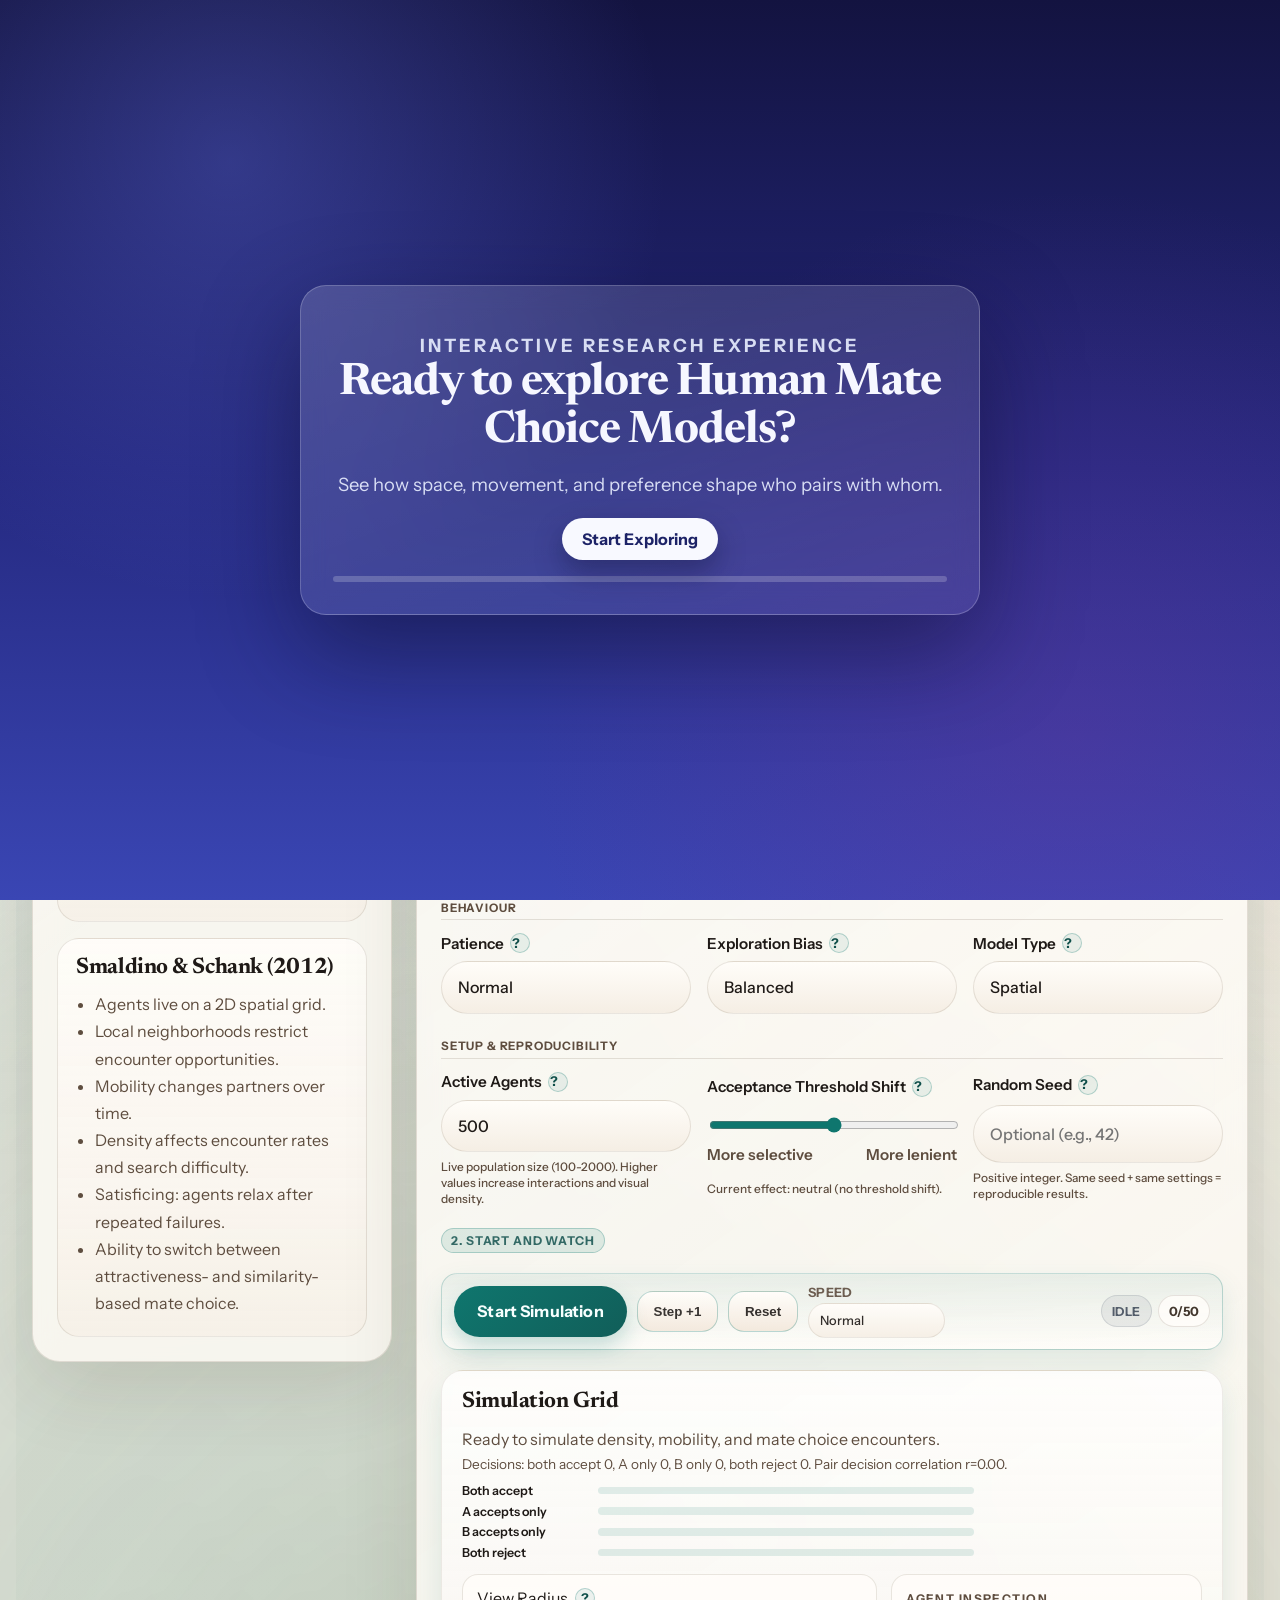
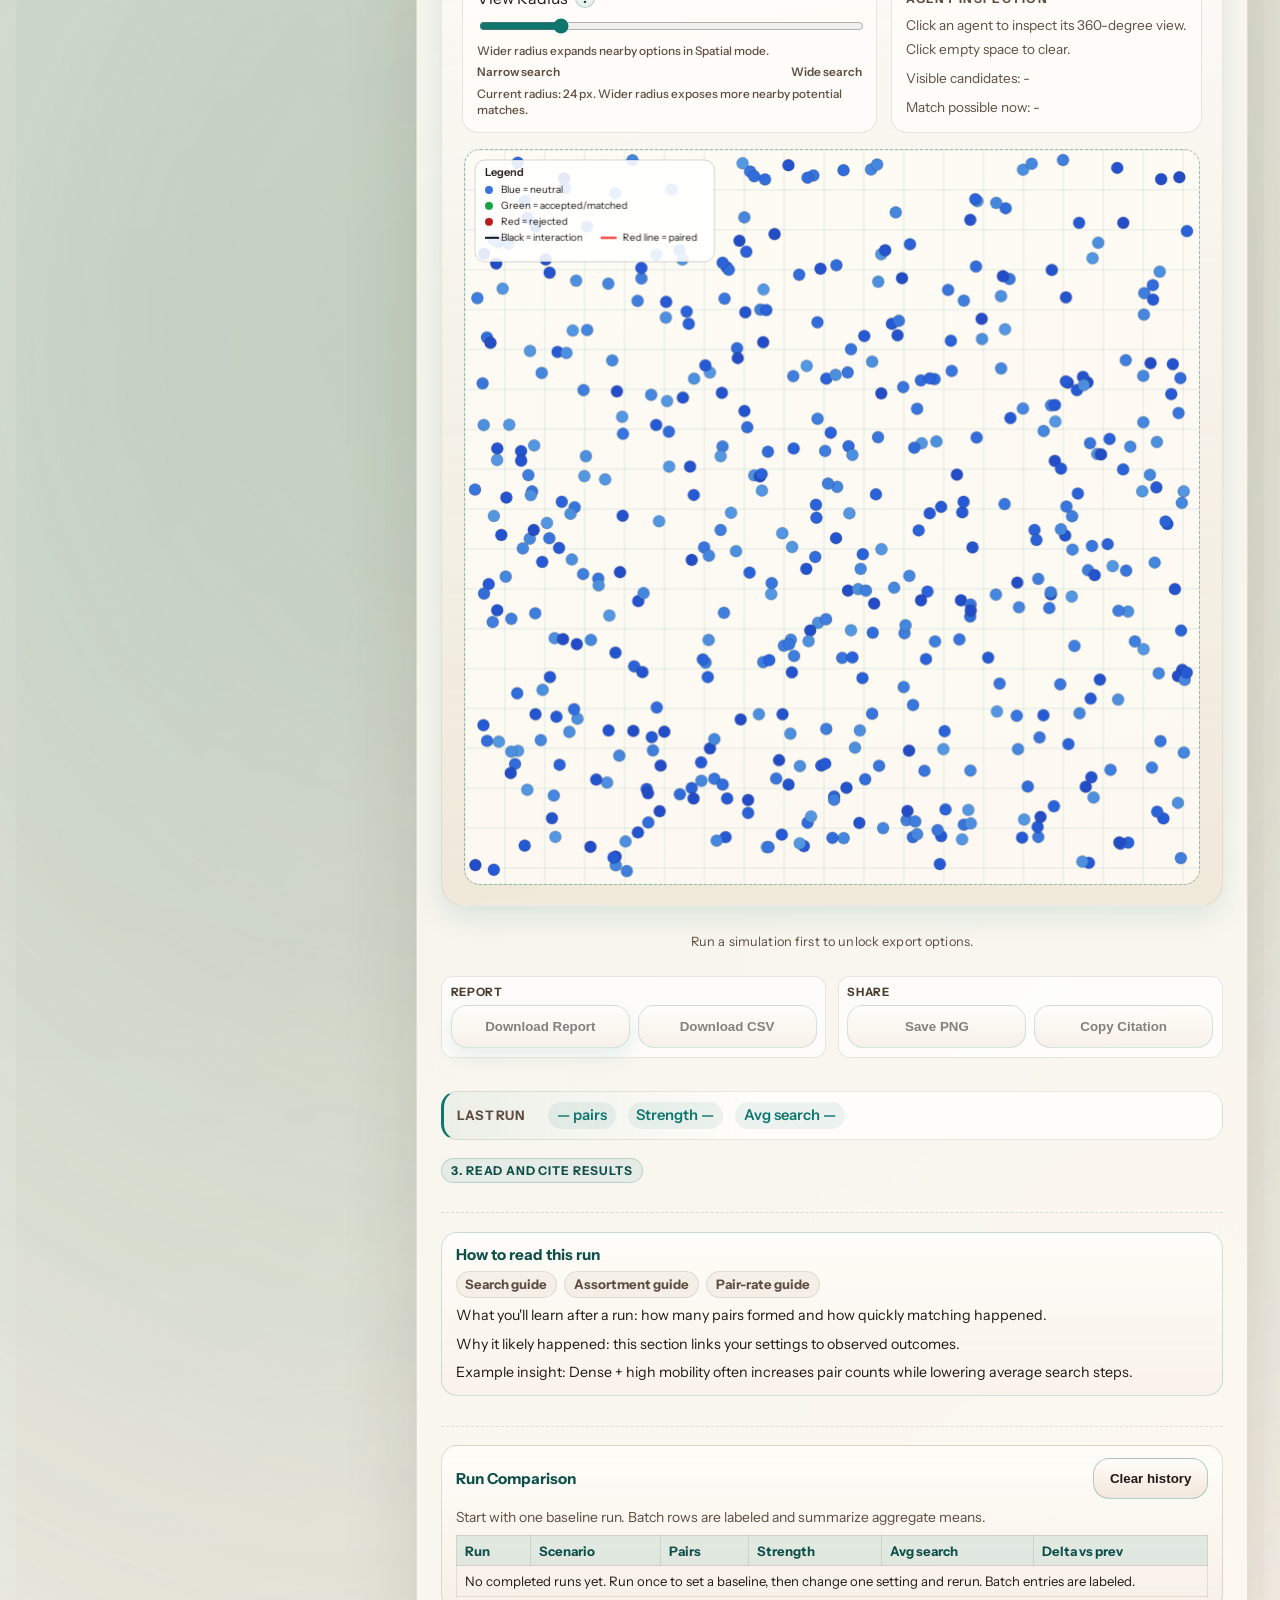
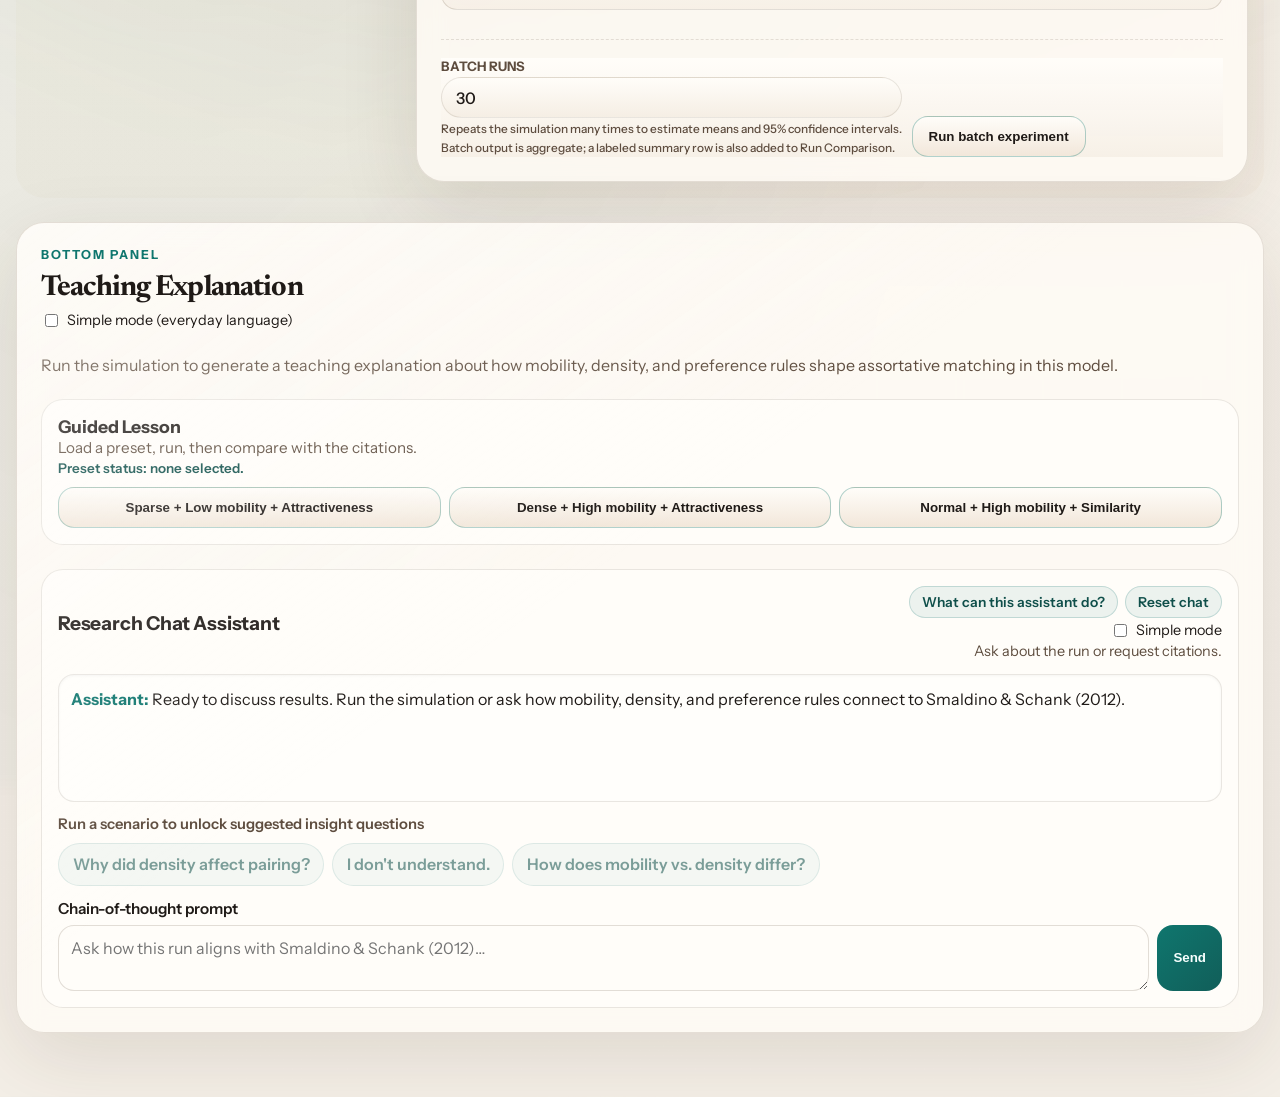
==== index.html @ df28f279 "Polish report builder UX with quick select controls and live selection summary" ====
<!DOCTYPE html>
<html lang="en">
  <head>
    <meta charset="UTF-8" />
    <meta name="viewport" content="width=device-width, initial-scale=1.0" />
    <title>Human Mate Choice Models</title>
    <link rel="preconnect" href="https://fonts.googleapis.com" />
    <link rel="preconnect" href="https://fonts.gstatic.com" crossorigin />
    <link
      href="https://fonts.googleapis.com/css2?family=Instrument+Sans:wght@400;500;600;700&family=Newsreader:opsz,wght@6..72,500;6..72,700&display=swap"
      rel="stylesheet"
    />
    <link rel="stylesheet" href="styles.css?v=20260405" />
    <!-- Module loader for Phase A, B, C refactor -->
    <script src="constants.js"></script>
    <script src="simulation.js"></script>
    <script src="render.js"></script>
    <script src="analytics.js"></script>
    <script src="teaching-content.js"></script>
    <script src="chat.js"></script>
    <script src="export.js"></script>
    <script src="ui.js"></script>
  </head>
  <body>
    <div class="intro-overlay" id="intro-overlay" role="dialog" aria-live="polite" aria-modal="true" aria-label="Welcome overlay">
      <div class="intro-card">
        <p class="intro-kicker">Interactive Research Experience</p>
        <h2>Ready to explore Human Mate Choice Models?</h2>
        <p>
          See how space, movement, and preference shape who pairs with whom.
        </p>
        <button class="intro-start" id="intro-start" type="button">Start Exploring</button>
        <div class="intro-progress" aria-hidden="true"><span id="intro-progress-fill"></span></div>
      </div>
    </div>
    <div class="site-shell">
      <header class="hero">
        <div class="hero-top">
          <p class="eyebrow">Interactive Research Experience</p>
          <div class="hero-actions">
            <a class="pill-link outline" href="#how-to">How to use</a>
            <a class="pill-link" href="paper.html" target="_blank" rel="noopener">View Research PDF</a>
          </div>
        </div>
        <h1>Human Mate Choice Models</h1>
        <p class="subtitle">
          How environment and space shape matching patterns
        </p>
        <div class="hero-steps" id="how-to">
          <div class="step-card">
            <strong>1. Choose settings</strong>
            <span>Pick rule, mobility, density.</span>
          </div>
          <div class="step-card">
            <strong>2. Run &amp; watch</strong>
            <span>See agents move, pair, and link.</span>
          </div>
          <div class="step-card">
            <strong>3. Read &amp; cite</strong>
            <span>Explanations cite Smaldino &amp; Schank (2012).</span>
          </div>
          <div class="step-card">
            <strong>4. Export &amp; Report</strong>
            <span>Build a full experiment report, download CSV, PNG, or copy a citation.</span>
          </div>
        </div>
      </header>

      <main class="content-stack">
        <section class="workspace-grid" aria-label="Main teaching interface">
          <aside class="panel panel-overview">
            <div class="panel-header">
              <p class="panel-kicker">Background</p>
              <h2>Model Overview</h2>
            </div>

            <section class="module comparison-module" aria-labelledby="kalick-hamilton-title">
              <h3 id="kalick-hamilton-title">Kalick &amp; Hamilton (1986)</h3>
              <ul class="placeholder-list">
                <li>Well-mixed population; no spatial constraints.</li>
                <li>Random encounters among all individuals.</li>
                <li>Matching emerges from preferences + simple rules.</li>
                <li>Everyone has equal access to all potential partners.</li>
                <li>Assumes fixed attractiveness-based preferences.</li>
              </ul>
            </section>

            <section class="module comparison-module" aria-labelledby="smaldino-schank-title">
              <h3 id="smaldino-schank-title">Smaldino &amp; Schank (2012)</h3>
              <ul class="placeholder-list">
                <li>Agents live on a 2D spatial grid.</li>
                <li>Local neighborhoods restrict encounter opportunities.</li>
                <li>Mobility changes partners over time.</li>
                <li>Density affects encounter rates and search difficulty.</li>
                <li>Satisficing: agents relax after repeated failures.</li>
                <li>
                  Ability to switch between attractiveness- and similarity-based
                  mate choice.
                </li>
              </ul>
            </section>
          </aside>

          <section class="panel panel-simulation">
            <div class="panel-header">
              <p class="panel-kicker">Interactive Experiment</p>
              <h2>Simulation Controls</h2>
            </div>

            <p class="flow-stage flow-stage-config">1. Configure settings</p>
            <form class="controls-grid" id="simulation-controls" aria-label="Simulation controls">
                            <p class="controls-group-label" aria-hidden="true">Core Rules</p>
              <label class="control-field">
                <span class="control-label">Preference Rule
                  <span class="control-help" tabindex="0" role="button" aria-expanded="false" aria-label="Preference Rule: Attractiveness-based prefers higher-attractiveness partners; similarity-based prefers partners with similar attractiveness.">?
                    <span class="control-tooltip">Attractiveness-based prefers higher-attractiveness partners; similarity-based prefers partners with similar attractiveness.</span>
                  </span>
                </span>
                <select id="preference-rule" name="preference-rule">
                  <option>Attractiveness-based</option>
                  <option>Similarity-based</option>
                </select>
                <small class="control-hint">Attractiveness seeks higher scores; similarity seeks closer scores.</small>
              </label>

              <label class="control-field">
                <span class="control-label">Mobility Level
                  <span class="control-help" tabindex="0" role="button" aria-expanded="false" aria-label="Mobility Level: Higher mobility increases movement distance and encounter opportunities.">?
                    <span class="control-tooltip">Higher mobility increases movement distance and encounter opportunities.</span>
                  </span>
                </span>
                <select id="mobility-level" name="mobility-level">
                  <option>Low</option>
                  <option>Medium</option>
                  <option>High</option>
                </select>
              </label>

              <label class="control-field">
                <span class="control-label">Density Level
                  <span class="control-help" tabindex="0" role="button" aria-expanded="false" aria-label="Density Level: Dense settings place more agents on the grid and increase encounter rates.">?
                    <span class="control-tooltip">Dense settings place more agents on the grid and increase encounter rates.</span>
                  </span>
                </span>
                <select id="density-level" name="density-level">
                  <option>Sparse</option>
                  <option>Normal</option>
                  <option>Dense</option>
                </select>
                <small class="control-hint">Higher density usually creates more encounters and faster pairing.</small>
              </label>

              <label class="control-field">
                <span class="control-label">Selectivity
                  <span class="control-help" tabindex="0" role="button" aria-expanded="false" aria-label="Selectivity: High selectivity lowers baseline acceptance; low selectivity raises it.">?
                    <span class="control-tooltip">High selectivity lowers baseline acceptance; low selectivity raises it.</span>
                  </span>
                </span>
                <select id="selectivity-level" name="selectivity-level">
                  <option>Low</option>
                  <option selected>Medium</option>
                  <option>High</option>
                </select>
              </label>

              <p class="controls-group-label" aria-hidden="true">Behaviour</p>
              <label class="control-field">
                <span class="control-label">Patience
                  <span class="control-help" tabindex="0" role="button" aria-expanded="false" aria-label="Patience: Controls how quickly acceptance relaxes with continued searching.">?
                    <span class="control-tooltip">Controls how quickly acceptance relaxes with continued searching.</span>
                  </span>
                </span>
                <select id="patience-level" name="patience-level">
                  <option>Fast</option>
                  <option selected>Normal</option>
                  <option>Slow</option>
                </select>
              </label>

              <label class="control-field">
                <span class="control-label">Exploration Bias
                  <span class="control-help" tabindex="0" role="button" aria-expanded="false" aria-label="Exploration Bias: Local keeps movement neighborhood-based; wide increases roaming range.">?
                    <span class="control-tooltip">Local keeps movement neighborhood-based; wide increases roaming range.</span>
                  </span>
                </span>
                <select id="exploration-level" name="exploration-level">
                  <option>Local</option>
                  <option selected>Balanced</option>
                  <option>Wide</option>
                </select>
              </label>

              <label class="control-field">
                <span class="control-label">Model Type
                  <span class="control-help" tabindex="0" role="button" aria-expanded="false" aria-label="Model Type: Spatial uses local movement on a grid; Non-Spatial uses random pairing from a global bag.">?
                    <span class="control-tooltip">Spatial uses local movement on a grid; Non-Spatial uses random pairing from a global bag.</span>
                  </span>
                </span>
                <select id="model-type" name="model-type">
                  <option value="Spatial" selected>Spatial</option>
                  <option value="Non-Spatial">Non-Spatial (Hamilton bag)</option>
                </select>
              </label>

              <p class="controls-group-label" aria-hidden="true">Setup &amp; Reproducibility</p>
              <label class="control-field">
                <span class="control-label">Active Agents
                  <span class="control-help" tabindex="0" role="button" aria-expanded="false" aria-label="Active Agents: Directly set the number of agents shown in the live simulation, independent of batch runs.">?
                    <span class="control-tooltip">Directly set the number of agents shown in the live simulation, independent of batch runs.</span>
                  </span>
                </span>
                <input id="agent-count" name="agent-count" type="number" min="100" max="2000" step="50" value="500" />
                <small class="control-hint">Live population size (100-2000). Higher values increase interactions and visual density.</small>
              </label>

              <label class="control-field">
                <span class="control-label">Acceptance Threshold Shift
                  <span class="control-help" tabindex="0" role="button" aria-expanded="false" aria-label="Acceptance Threshold Shift: Moves baseline acceptance down for stricter behavior or up for more lenient behavior.">?
                    <span class="control-tooltip">Moves baseline acceptance down for stricter behavior or up for more lenient behavior.</span>
                  </span>
                </span>
                <input id="acceptance-bias" name="acceptance-bias" type="range" min="-0.3" max="0.3" step="0.02" value="0" />
                <div class="range-end-labels" aria-hidden="true">
                  <span>More selective</span>
                  <span>More lenient</span>
                </div>
                <small class="control-hint" id="acceptance-bias-effect">Current effect: neutral (no threshold shift).</small>
              </label>

              <label class="control-field">
                <span class="control-label">Random Seed
                  <span class="control-help" tabindex="0" role="button" aria-expanded="false" aria-label="Random Seed: Use the same seed to reproduce the same run trajectory and summary statistics.">?
                    <span class="control-tooltip">Use the same seed to reproduce the same run trajectory and summary statistics.</span>
                  </span>
                </span>
                <input id="random-seed" name="random-seed" type="number" min="1" step="1" placeholder="Optional (e.g., 42)" />
                <small class="control-hint">Positive integer. Same seed + same settings = reproducible results.</small>
              </label>
            </form>

            <p class="flow-stage flow-stage-run">2. Start and watch</p>
            <div class="execution-controls primary-surface" aria-label="Simulation execution controls">
              <button class="run-button" id="run-simulation" type="button">
                Start Simulation
              </button>
              <button class="secondary-button" id="step-simulation" type="button">Step +1</button>
              <button class="secondary-button" id="reset-simulation" type="button">Reset</button>
              <label class="speed-field" for="simulation-speed">
                Speed
                <select id="simulation-speed" name="simulation-speed">
                  <option value="0.4">Slow Motion</option>
                  <option value="0.8">Slow</option>
                  <option value="1" selected>Normal</option>
                  <option value="1.8">Fast</option>
                  <option value="3">Very Fast</option>
                </select>
              </label>
              <div class="run-meta" aria-live="polite" aria-atomic="true">
                <span class="run-meta-chip run-meta-state idle" id="run-state-chip">Idle</span>
                <span class="run-meta-chip run-meta-step" id="run-step-chip">0/50</span>
              </div>
            </div>
            <section class="simulation-grid primary-surface" aria-labelledby="simulation-grid-title">
              <div class="simulation-grid-header">
                <h3 id="simulation-grid-title">Simulation Grid</h3>
                <p id="simulation-status">
                  Ready to simulate density, mobility, and mate choice encounters.
                </p>
                <p class="decision-status" id="decision-status" aria-live="polite">
                  Decisions: both accept 0, A only 0, B only 0, both reject 0.
                </p>
                <div class="decision-dashboard" aria-label="Live decision dashboard">
                  <div class="decision-bar-row">
                    <span>Both accept</span>
                    <div class="decision-bar-track"><div class="decision-bar-fill" id="bar-both-accept"></div></div>
                  </div>
                  <div class="decision-bar-row">
                    <span>A accepts only</span>
                    <div class="decision-bar-track"><div class="decision-bar-fill" id="bar-a-only"></div></div>
                  </div>
                  <div class="decision-bar-row">
                    <span>B accepts only</span>
                    <div class="decision-bar-track"><div class="decision-bar-fill" id="bar-b-only"></div></div>
                  </div>
                  <div class="decision-bar-row">
                    <span>Both reject</span>
                    <div class="decision-bar-track"><div class="decision-bar-fill" id="bar-both-reject"></div></div>
                  </div>
                </div>
                <div class="visibility-lab" aria-label="Spatial visibility inspector">
                  <label class="visibility-radius-field" for="view-radius">
                    <span class="control-label">View Radius
                      <span class="control-help" tabindex="0" role="button" aria-expanded="false" aria-label="View Radius: Expands or shrinks how far a spatial agent can see nearby potential matches.">?
                        <span class="control-tooltip">Expands or shrinks how far a spatial agent can see nearby potential matches.</span>
                      </span>
                    </span>
                    <input id="view-radius" name="view-radius" type="range" min="0.7" max="2.2" step="0.1" value="1" />
                    <small class="control-hint">Wider radius expands nearby options in Spatial mode.</small>
                    <div class="range-end-labels" aria-hidden="true">
                      <span>Narrow search</span>
                      <span>Wide search</span>
                    </div>
                    <small class="control-hint" id="view-radius-effect">Current radius: 28 px in Spatial mode.</small>
                  </label>
                  <div class="inspection-card" aria-live="polite">
                    <p class="inspection-label">Agent inspection</p>
                    <p class="inspection-line" id="inspection-summary">Click an agent to inspect its 360-degree view. Click empty space to clear.</p>
                    <p class="inspection-line" id="inspection-candidates">Visible candidates: -</p>
                    <p class="inspection-line" id="inspection-outcome">Match possible now: -</p>
                  </div>
                </div>
              </div>
              <div class="simulation-grid-shell">
                <canvas
                  class="simulation-canvas"
                  id="simulation-canvas"
                  aria-label="Simulation grid canvas"
                ></canvas>
              </div>
            </section>

            <p class="export-unlock-hint" id="export-unlock-hint" aria-live="polite">Run a simulation first to unlock export options.</p>
            <div class="export-row" aria-label="Export and share actions">
              <div class="export-group" aria-label="Report actions">
                <p class="export-group-title">Report</p>
                <div class="export-group-actions">
                  <button class="secondary-button export-button export-primary" id="preview-csv" type="button" disabled data-default-label="Download Report">Download Report</button>
                  <button class="secondary-button export-button" id="download-csv" type="button" disabled data-default-label="Download CSV">Download CSV</button>
                </div>
              </div>
              <div class="export-group" aria-label="Share actions">
                <p class="export-group-title">Share</p>
                <div class="export-group-actions">
                  <button class="secondary-button export-button" id="download-png" type="button" disabled data-default-label="Save PNG">Save PNG</button>
                  <button class="secondary-button export-button" id="copy-citation" type="button" disabled data-default-label="Copy Citation">Copy Citation</button>
                </div>
              </div>
            </div>
            <div class="run-summary" id="run-summary" aria-live="polite">
              <span class="summary-label">Last run</span>
              <span class="summary-divider" aria-hidden="true"></span>
              <span class="summary-metric" id="summary-pairs">— pairs</span>
              <span class="summary-metric" id="summary-strength">Strength —</span>
              <span class="summary-metric" id="summary-search">Avg search —</span>
            </div>
            <p class="flow-stage flow-stage-read">3. Read and cite results</p>
            <details class="mobile-collapsible mobile-collapsible-secondary" id="interpretation-collapse">
              <summary class="mobile-collapsible-summary">How to read this run</summary>
              <div class="mobile-collapsible-content">
                <section class="run-interpretation secondary-surface" id="run-interpretation-panel" aria-label="How to read this run">
                  <h3>How to read this run</h3>
                  <div class="run-interpretation-badges" aria-label="Run status badges">
                    <span class="run-badge" id="run-badge-search" tabindex="0" data-tip="Search badge thresholds: fast at 12 or fewer steps, moderate at 12 to 16, slow above 16.">Search guide</span>
                    <span class="run-badge" id="run-badge-assortment" tabindex="0" data-tip="Assortment thresholds: high at 0.35 or above, medium at 0.20 to 0.34, low below 0.20 matching strength.">Assortment guide</span>
                    <span class="run-badge" id="run-badge-pair-rate" tabindex="0" data-tip="Pair-rate thresholds: good at 65 percent or above of possible pairs, warning at 40 to 64 percent, risk below 40 percent.">Pair-rate guide</span>
                  </div>
                  <p class="run-interpretation-line" id="run-interpretation-what">
                    What you'll learn after a run: how many pairs formed and how quickly matching happened.
                  </p>
                  <p class="run-interpretation-line" id="run-interpretation-why">
                    Why it likely happened: this section links your settings to observed outcomes.
                  </p>
                  <p class="run-interpretation-line" id="run-interpretation-next">
                    Example insight: Dense + high mobility often increases pair counts while lowering average search steps.
                  </p>
                </section>
              </div>
            </details>
            <details class="mobile-collapsible mobile-collapsible-tertiary" id="comparison-collapse">
              <summary class="mobile-collapsible-summary">Run comparison</summary>
              <div class="mobile-collapsible-content">
                <section class="run-comparison tertiary-surface" id="run-comparison-panel" aria-label="Run-to-run comparison">
                  <div class="run-comparison-header">
                    <h3>Run Comparison</h3>
                    <button class="secondary-button" id="clear-run-comparison" type="button">Clear history</button>
                  </div>
                  <p class="run-comparison-summary" id="run-comparison-summary">
                    Compare completed runs side-by-side. Batch entries are labeled and show aggregate means.
                  </p>
                  <div class="run-comparison-table-wrap">
                    <table class="run-comparison-table" aria-label="Comparison of recent simulation runs">
                      <thead>
                        <tr>
                          <th>Run</th>
                          <th>Scenario</th>
                          <th>Pairs</th>
                          <th>Strength</th>
                          <th>Avg search</th>
                          <th>Delta vs prev</th>
                        </tr>
                      </thead>
                      <tbody id="run-comparison-body">
                        <tr>
                          <td colspan="6">No completed runs yet. Run once to set a baseline, then change one setting and rerun. Batch entries are labeled.</td>
                        </tr>
                      </tbody>
                    </table>
                  </div>
                </section>
              </div>
            </details>
            <details class="mobile-collapsible mobile-collapsible-tertiary" id="batch-collapse">
              <summary class="mobile-collapsible-summary">Batch experiment</summary>
              <div class="mobile-collapsible-content">
                <div class="batch-tools tertiary-surface" aria-label="Batch experiment controls">
                  <label class="batch-field" for="batch-run-count">
                    <span>Batch runs</span>
                    <select id="batch-run-count" name="batch-run-count">
                      <option>10</option>
                      <option selected>30</option>
                      <option>50</option>
                      <option>100</option>
                    </select>
                    <small class="control-hint">Repeats the simulation many times to estimate means and 95% confidence intervals.</small>
                    <small class="control-hint">Batch output is aggregate; a labeled summary row is also added to Run Comparison.</small>
                  </label>
                  <button class="secondary-button" id="run-batch" type="button">Run batch experiment</button>
                </div>
                <div class="batch-progress" id="batch-progress" aria-live="polite" aria-hidden="true">
                  <div class="batch-progress-header">
                    <p class="batch-progress-title" id="batch-progress-label">Batch progress</p>
                    <span class="batch-progress-count" id="batch-progress-count">0/0</span>
                  </div>
                  <p class="batch-progress-phase" id="batch-progress-phase">Preparing batch runs...</p>
                  <div class="batch-progress-bar" role="progressbar" aria-label="Batch progress">
                    <span class="batch-progress-fill" id="batch-progress-fill"></span>
                  </div>
                  <p class="batch-progress-eta" id="batch-progress-eta">Elapsed 0.0s</p>
                  <div class="batch-progress-live-grid">
                    <p id="batch-progress-interactions">Sampled interactions: -</p>
                    <p id="batch-progress-pairs">Rolling pairs mean: -</p>
                    <p id="batch-progress-strength">Rolling strength mean: -</p>
                    <p id="batch-progress-search">Rolling search mean: -</p>
                  </div>
                  <div class="batch-representative" aria-live="polite">
                    <p class="batch-representative-title">Statistical average field</p>
                    <p class="batch-representative-note" id="batch-snapshot-note">
                      Cell-wise average across sampled runs. Color shows matched-rate; opacity shows relative occupancy.
                    </p>
                    <div class="batch-field-controls" aria-label="Average field controls">
                      <label for="batch-field-view-mode">View
                        <select id="batch-field-view-mode" name="batch-field-view-mode">
                          <option value="2d" selected>2D</option>
                          <option value="3d">3D (fixed iso)</option>
                        </select>
                      </label>
                      <span class="batch-quality-lock" aria-label="Batch render quality">Quality: Detailed</span>
                      <button class="secondary-button batch-field-reset" id="batch-field-reset-view" type="button">Reset</button>
                      <details class="batch-advanced-controls">
                        <summary>Advanced controls</summary>
                        <div class="batch-advanced-grid">
                          <label for="batch-visual-pace">Batch pace
                            <select id="batch-visual-pace" name="batch-visual-pace">
                              <option value="normal" selected>Normal</option>
                              <option value="slow">Slow motion</option>
                              <option value="very-slow">Very slow</option>
                            </select>
                          </label>
                          <label for="batch-field-tilt" class="batch-field-tilt-label">3D yaw
                            <input id="batch-field-tilt" type="range" min="-20" max="20" step="1" value="0" />
                          </label>
                        </div>
                      </details>
                    </div>
                    <div class="batch-key-findings" id="batch-key-findings" aria-live="polite" aria-hidden="true">
                      <p class="batch-key-title">Key findings</p>
                      <div class="batch-key-grid">
                        <p id="batch-key-hotspot">Top hotspot: -</p>
                        <p id="batch-key-match-rate">Mean matched-rate: -</p>
                        <p id="batch-key-delta">Spatial vs non-spatial delta: -</p>
                      </div>
                    </div>
                    <canvas id="batch-snapshot-canvas" width="320" height="180" aria-label="Statistical average field across sampled runs"></canvas>
                    <div class="chart-hover-tip" id="batch-field-tooltip" aria-hidden="true"></div>
                  </div>
                  <div class="batch-heatmap" aria-live="polite">
                    <p class="batch-heatmap-title">Batch pairing hotspot heatmap (statistical)</p>
                    <p class="batch-heatmap-note" id="batch-heatmap-note">
                      Aggregated across sampled runs. Brighter cells indicate where pair formation concentrates.
                    </p>
                    <canvas id="batch-heatmap-canvas" width="320" height="180" aria-label="Batch pairing hotspot heatmap across sampled runs"></canvas>
                    <div class="chart-hover-tip" id="batch-heatmap-tooltip" aria-hidden="true"></div>
                  </div>
                </div>
                <div class="batch-summary" id="batch-summary" aria-live="polite"></div>
              </div>
            </details>
            <section class="csv-preview" id="csv-preview" aria-label="Run summary CSV preview">
              <div class="csv-preview-header">
                <h3>Run Summary Report</h3>
                <p>Polished interpretation of the latest simulation run with visual diagnostics.</p>
              </div>

              <article class="report-section" aria-labelledby="preview-introduction-title">
                <h4 id="preview-introduction-title">Introduction</h4>
                <p id="preview-intro-text">
                  Run a simulation, then use Preview run summary (CSV) to generate an interpreted report.
                </p>
              </article>

              <div class="preview-kpis" aria-label="Run highlights">
                <div class="preview-kpi-card">
                  <span class="preview-kpi-label">Pairs</span>
                  <strong id="preview-kpi-pairs">-</strong>
                </div>
                <div class="preview-kpi-card">
                  <span class="preview-kpi-label">Matching Strength</span>
                  <strong id="preview-kpi-strength">-</strong>
                </div>
                <div class="preview-kpi-card">
                  <span class="preview-kpi-label">Avg Search Steps</span>
                  <strong id="preview-kpi-search">-</strong>
                </div>
              </div>

              <article class="report-section" aria-labelledby="preview-body-title">
                <h4 id="preview-body-title">Body</h4>
                <p id="preview-body-text">
                  This section summarizes how your control settings interacted with observed outcomes.
                </p>
              </article>

              <div class="preview-chart-grid">
                <figure class="preview-chart-card">
                  <figcaption>Run Metrics Overview</figcaption>
                  <canvas id="preview-metrics-chart" width="440" height="240" aria-label="Chart of pairs, matching strength, and average search"></canvas>
                  <p class="preview-chart-insight" id="preview-metrics-insight">
                    Insight: This chart compares run-level outcomes where taller bars indicate stronger values.
                  </p>
                </figure>
                <figure class="preview-chart-card">
                  <figcaption>Pair Difference Distribution</figcaption>
                  <canvas id="preview-difference-chart" width="440" height="240" aria-label="Chart of attractiveness differences across formed pairs"></canvas>
                  <p class="preview-chart-insight" id="preview-difference-insight">
                    Insight: This chart shows how similar partners were, with lower difference bins indicating stronger assortative matching.
                  </p>
                </figure>
              </div>

              <section class="report-section" aria-labelledby="research-graphs-title">
                <h4 id="research-graphs-title">Regenerated Research-Style Figures</h4>
                <p>
                  These figures are regenerated from your simulation analytics to mirror the paper-style comparisons for Rule 1 and Rule 2 under NS/ZZ/BR conditions.
                </p>
                <div class="research-graph-grid">
                  <figure class="research-graph-card">
                    <figcaption>Figure 5 (Recreated): Inter-pair Correlation</figcaption>
                    <canvas class="research-graph-frame" id="recreated-figure5-chart" aria-label="Recreated figure 5 inter-pair correlation chart"></canvas>
                    <p class="preview-chart-insight" id="recreated-figure5-insight">
                      Insight: Correlation insight will update after each run.
                    </p>
                  </figure>
                  <figure class="research-graph-card">
                    <figcaption>Figure 6 (Recreated): Mean Date to Mate</figcaption>
                    <canvas class="research-graph-frame" id="recreated-figure6-chart" aria-label="Recreated figure 6 mean date to mate chart"></canvas>
                    <p class="preview-chart-insight" id="recreated-figure6-insight">
                      Insight: Time-to-mate insight will update after each run.
                    </p>
                  </figure>
                  <figure class="research-graph-card">
                    <figcaption>Figure 7 (Recreated): Mating Hazard (Early Zoom)</figcaption>
                    <canvas class="research-graph-frame" id="recreated-figure7-chart" aria-label="Recreated figure 7 mating hazard chart"></canvas>
                    <p class="preview-chart-insight" id="recreated-figure7-insight">
                      Insight: Early-hazard insight will update after each run.
                    </p>
                  </figure>
                </div>
              </section>

              <section class="report-section" aria-labelledby="rule-analytics-title">
                <h4 id="rule-analytics-title">Paper-Aligned Rule Analytics</h4>
                <div class="rule-copy-layout">
                  <section class="rule-copy-block" aria-label="Metric definitions">
                    <h5>Metric definitions</h5>
                    <ul class="rule-copy-list">
                      <li><span class="metric-token">r</span> Inter-pair correlation: Pearson correlation between attractiveness values of matched partners.</li>
                      <li><span class="metric-token">t_m</span> Mean date to mate: Average step where matched agents formed pairs.</li>
                      <li><span class="metric-token">h(t)</span> Mating hazard at step t: matches(t) / atRisk(t).</li>
                    </ul>
                    <p id="rule-analytics-definitions" class="rule-copy-meta">
                      Statistics: each row reports mean with 95% CI from n=20 synthetic runs. CI colors: green=tight, amber=medium, rose=wide.
                    </p>
                  </section>
                  <section class="rule-copy-block" aria-label="Code guide">
                    <h5>Code guide</h5>
                    <ul class="rule-copy-list">
                      <li>R1 = Rule 1 (Attractiveness-based)</li>
                      <li>R2 = Rule 2 (Similarity-based)</li>
                      <li>NS = local neighborhood search, ZZ = balanced zig-zag search, BR = broad random search</li>
                    </ul>
                    <p id="rule-code-explainer" class="rule-copy-meta">
                      Selected now: all six codes.
                    </p>
                  </section>
                </div>
                <div class="rule-analytics-table-wrap">
                  <table class="rule-analytics-table" aria-label="Rule analytics comparison">
                    <thead>
                      <tr>
                        <th>Rule</th>
                        <th>Movement</th>
                        <th>Inter-pair correlation (r, 95% CI)</th>
                        <th>Mean date to mate (95% CI)</th>
                        <th>Mean hazard (95% CI)</th>
                      </tr>
                    </thead>
                    <tbody id="rule-analytics-body">
                      <tr>
                        <td colspan="5">Run preview to compute analytics.</td>
                      </tr>
                    </tbody>
                  </table>
                </div>
                <figure class="preview-chart-card rule-hazard-card">
                  <figcaption>Mating Hazard Comparison (Rule 1/2 × NS/ZZ/BR)</figcaption>
                  <div class="hazard-explorer-controls" aria-label="Hazard chart controls">
                    <label class="hazard-control-field" for="hazard-chart-mode">
                      Chart mode
                      <select id="hazard-chart-mode">
                        <option value="line" selected>Line</option>
                        <option value="step">Step</option>
                        <option value="cumulative">Cumulative</option>
                      </select>
                    </label>
                    <div class="hazard-toggle-actions">
                      <button class="secondary-button" id="hazard-select-all" type="button">Show all</button>
                      <button class="secondary-button" id="hazard-clear-all" type="button">Clear all</button>
                      <label class="hazard-auto-top2-toggle" for="hazard-auto-top2">
                        <input id="hazard-auto-top2" type="checkbox" />
                        Auto-highlight top divergent
                      </label>
                      <label class="hazard-topn-control" for="hazard-auto-topn">
                        Count
                        <select id="hazard-auto-topn">
                          <option selected>2</option>
                          <option>3</option>
                          <option>4</option>
                        </select>
                      </label>
                    </div>
                    <div class="hazard-series-toggles" id="hazard-series-toggles"></div>
                  </div>
                  <canvas id="rule-hazard-chart" width="640" height="260" aria-label="Hazard comparison across rules and movement modes"></canvas>
                  <div class="chart-hover-tip" id="rule-hazard-tooltip" aria-hidden="true"></div>
                  <p class="preview-chart-insight" id="rule-hazard-insight">
                    Insight: Hazard at step t is matches at t divided by agents still unmatched at the start of t.
                  </p>
                  <p class="preview-chart-insight" id="hazard-dynamic-explainer">
                    Dynamic explainer: select rule codes to compare fewer lines for clearer interpretation.
                  </p>
                </figure>
                <figure class="preview-chart-card rule-hazard-card">
                  <figcaption>Mating Hazard Early-Phase Zoom (steps 1-15)</figcaption>
                  <canvas id="rule-hazard-zoom-chart" width="640" height="260" aria-label="Early-phase hazard zoom"></canvas>
                  <div class="chart-hover-tip" id="rule-hazard-zoom-tooltip" aria-hidden="true"></div>
                </figure>
              </section>

              <article class="report-section" aria-labelledby="preview-conclusion-title">
                <h4 id="preview-conclusion-title">Conclusion</h4>
                <p id="preview-conclusion-text">
                  The conclusion synthesizes what this run suggests about encounter constraints and matching patterns.
                </p>
              </article>

              <details class="preview-raw-csv">
                <summary>View raw CSV</summary>
                <pre id="csv-preview-content"></pre>
              </details>
            </section>

          </section>
        </section>

          <section class="panel panel-teaching">
            <div class="panel-header">
              <p class="panel-kicker">Bottom Panel</p>
              <h2>Teaching Explanation</h2>
              <label class="teaching-toggle-label">
                <input type="checkbox" id="teaching-simple-toggle" />
                Simple mode (everyday language)
              </label>
            </div>
          <p class="teaching-copy" id="teaching-explanation">
            Placeholder paragraph for explaining how these two models differ,
            what students should notice in the comparison, and how simulated
            outcomes connect back to the theory.
          </p>
          <section class="lesson-guide" aria-label="Guided lesson prompts">
            <div class="lesson-header">
              <h3>Guided Lesson</h3>
              <p class="lesson-subtitle">Load a preset, run, then compare with the citations.</p>
              <p class="lesson-status" id="lesson-preset-status">Preset status: none selected.</p>
            </div>
            <div class="lesson-buttons">
              <button class="secondary-button" type="button" data-preset="sparse-low-attractiveness">Sparse + Low mobility + Attractiveness</button>
              <button class="secondary-button" type="button" data-preset="dense-high-attractiveness">Dense + High mobility + Attractiveness</button>
              <button class="secondary-button" type="button" data-preset="normal-high-similarity">Normal + High mobility + Similarity</button>
            </div>
          </section>
          <section class="chat-assistant" aria-label="Research chat assistant">
            <div class="chat-header">
              <h3>Research Chat Assistant</h3>
              <div class="chat-controls">
                <div class="chat-action-row">
                  <button class="chat-utility-button" id="chat-capabilities" type="button">What can this assistant do?</button>
                  <button class="chat-utility-button" id="chat-reset" type="button">Reset chat</button>
                </div>
                <label class="chat-toggle-label">
                  <input type="checkbox" id="chat-simple-toggle" />
                  Simple mode
                </label>
                <p class="chat-subtitle">Ask about the run or request citations.</p>
              </div>
            </div>
            <div class="chat-log" id="chat-log" aria-live="polite"></div>
            <div class="chat-suggestions" id="chat-suggestions" aria-label="Suggested insight questions"></div>
            <form class="chat-form" id="chat-form">
              <label class="chat-label" for="chat-input">Chain-of-thought prompt</label>
              <div class="chat-input-row">
                <textarea id="chat-input" rows="2" placeholder="Ask how this run aligns with Smaldino & Schank (2012)…"></textarea>
                <button type="submit" class="chat-send">Send</button>
              </div>
            </form>
          </section>
        </section>
      </main>
    </div>
    <div class="report-builder-modal" id="report-builder-modal" aria-hidden="true" role="dialog" aria-modal="true" aria-label="Report builder">
      <div class="report-builder-backdrop" id="report-builder-close-backdrop"></div>
      <section class="report-builder-sheet" aria-labelledby="report-builder-title">
        <div class="report-builder-header">
          <h3 id="report-builder-title">Build Experiment Report</h3>
          <button class="secondary-button report-builder-close" id="report-builder-close" type="button">Close</button>
        </div>
        <p class="report-builder-subtitle">
          Choose what to include from available simulation outputs, then download a formal experiment report.
        </p>
        <p class="report-builder-selection-summary" id="report-builder-selection-summary" aria-live="polite">
          7 sections selected • 7 figures selected
        </p>
        <form class="report-builder-form" id="report-builder-form">
          <label class="report-field" for="report-scope">
            <span>Data scope</span>
            <select id="report-scope" name="report-scope">
              <option value="latest-run" selected>Latest simulation run</option>
              <option value="latest-batch">Latest batch experiment</option>
              <option value="history">Recent run history</option>
              <option value="all">All available session outputs</option>
            </select>
          </label>
          <label class="report-field" for="report-format">
            <span>Format</span>
            <select id="report-format" name="report-format">
              <option value="html" selected>Styled HTML report</option>
              <option value="md">Markdown report</option>
            </select>
          </label>
          <fieldset class="report-sections">
            <legend>Include sections</legend>
            <div class="report-picker-actions" role="group" aria-label="Section selection shortcuts">
              <button type="button" class="report-picker-action" id="report-sections-all">All sections</button>
              <button type="button" class="report-picker-action" id="report-sections-none">None</button>
            </div>
            <label><input type="checkbox" name="report-section" value="settings" checked /> Simulation settings</label>
            <label><input type="checkbox" name="report-section" value="latest-metrics" checked /> Latest run metrics</label>
            <label><input type="checkbox" name="report-section" value="batch-stats" checked /> Batch statistics and confidence intervals</label>
            <label><input type="checkbox" name="report-section" value="comparison" checked /> Run comparison history</label>
            <label><input type="checkbox" name="report-section" value="findings" checked /> Key findings and interpretation</label>
            <label><input type="checkbox" name="report-section" value="citation" checked /> Citation text</label>
            <label><input type="checkbox" name="report-section" value="repro" checked /> Reproducibility metadata</label>
          </fieldset>
          <fieldset class="report-charts">
            <legend>Include figures</legend>
            <div class="report-picker-actions" role="group" aria-label="Figure selection shortcuts">
              <button type="button" class="report-picker-action" id="report-figures-all">All figures</button>
              <button type="button" class="report-picker-action" id="report-figures-none">None</button>
            </div>
            <label><input type="checkbox" name="report-chart" value="chart-metrics-bar" checked /> Fig 1 — Run metrics bar chart</label>
            <label><input type="checkbox" name="report-chart" value="chart-strength-trend" checked /> Fig 2 — Matching strength trend</label>
            <label><input type="checkbox" name="report-chart" value="chart-correlation" checked /> Fig 3 — Pairs vs Strength scatter (correlation)</label>
            <label><input type="checkbox" name="report-chart" value="chart-batch-ci" checked /> Fig 4 — Batch CI comparison bars</label>
            <label><input type="checkbox" name="report-chart" value="chart-grid-snapshot" checked /> Fig 5 — Simulation grid snapshot</label>
            <label><input type="checkbox" name="report-chart" value="chart-heatmap-snapshot" checked /> Fig 6 — Batch pairing heatmap snapshot</label>
            <label><input type="checkbox" name="report-chart" value="chart-3d-snapshot" checked /> Fig 7 — Batch 3D / field view snapshot</label>
          </fieldset>
          <div class="report-builder-actions">
            <button class="secondary-button" id="report-builder-preview" type="button">Preview</button>
            <button class="secondary-button export-primary" id="report-builder-download" type="submit">Generate and Download</button>
          </div>
        </form>
      </section>
    </div>
    <div class="report-preview-modal" id="report-preview-modal" aria-hidden="true" role="dialog" aria-modal="true" aria-label="Report preview">
      <div class="report-preview-backdrop" id="report-preview-close-backdrop"></div>
      <section class="report-preview-sheet" aria-labelledby="report-preview-title">
        <div class="report-preview-header">
          <h3 id="report-preview-title">Report Preview</h3>
          <div class="report-preview-actions">
            <button class="secondary-button" id="report-preview-download" type="button">Download</button>
            <button class="secondary-button" id="report-preview-close" type="button">Close</button>
          </div>
        </div>
        <iframe id="report-preview-frame" title="Report preview frame"></iframe>
      </section>
    </div>
    <script src="app-main.js?v=20260405"></script>
    <script src="script.js?v=20260405"></script>
    <script>
      (function () {
        function setupIntroOverlay() {
          const overlay = document.getElementById('intro-overlay');
          const startButton = document.getElementById('intro-start');
          const progress = document.getElementById('intro-progress-fill');
          if (!overlay || !startButton || !progress) return;

          const seenKey = 'mateChoiceIntroSeen';
          const alreadySeen = sessionStorage.getItem(seenKey) === '1';
          if (alreadySeen) {
            overlay.remove();
            return;
          }

          document.body.classList.add('intro-open');
          progress.style.animation = 'introCountDown 5s linear forwards';

          let dismissed = false;
          let closeTimer = null;

          function dismissIntro() {
            if (dismissed) return;
            dismissed = true;
            sessionStorage.setItem(seenKey, '1');
            document.body.classList.remove('intro-open');
            overlay.classList.add('intro-overlay-closing');
            closeTimer = setTimeout(function () {
              overlay.remove();
            }, 420);
          }

          startButton.addEventListener('click', dismissIntro);
          overlay.addEventListener('click', function (e) {
            if (e.target === overlay) dismissIntro();
          });
          document.addEventListener('keydown', function (e) {
            if (e.key === 'Escape') dismissIntro();
          });

          setTimeout(dismissIntro, 5000);
          window.addEventListener('beforeunload', function () {
            if (closeTimer) clearTimeout(closeTimer);
          });
        }

        function attachDepthEffect(selector, xVar, yVar) {
          const el = document.querySelector(selector);
          if (!el) return;
          const clampPercent = function (value, min, max) {
            return Math.max(min, Math.min(max, value));
          };
          el.addEventListener('mousemove', function (e) {
            const rect = el.getBoundingClientRect();
            const rawX = ((e.clientX - rect.left) / rect.width) * 100;
            const rawY = ((e.clientY - rect.top) / rect.height) * 100;
            const boundedX = clampPercent(rawX, 8, 92);
            const boundedY = clampPercent(rawY, 8, 92);
            el.style.setProperty(xVar, boundedX.toFixed(1) + '%');
            el.style.setProperty(yVar, boundedY.toFixed(1) + '%');
          });
          el.addEventListener('mouseleave', function () {
            el.style.setProperty(xVar, '50%');
            el.style.setProperty(yVar, '50%');
          });
        }
        setupIntroOverlay();
        attachDepthEffect('.hero', '--mx', '--my');
        attachDepthEffect('.workspace-grid', '--wx', '--wy');
      })();
    </script>
  </body>
</html>
---- styles.css ----
:root {
  --bg: #f4efe7;
  --bg-accent: #e8dcc6;
  --surface: rgba(255, 252, 246, 0.82);
  --surface-strong: #fffdf9;
  --border: rgba(79, 57, 36, 0.14);
  --text: #1f1a17;
  --muted: #5e4d3f;
  --accent: #0f766e;
  --accent-soft: rgba(15, 118, 110, 0.1);
  --shadow: 0 24px 80px rgba(66, 45, 23, 0.12);
  --radius-xl: 28px;
  --radius-lg: 22px;
  --radius-md: 16px;
}

*,
*::before,
*::after {
  box-sizing: border-box;
}

html {
  font-size: 16px;
}

body {
  margin: 0;
  min-height: 100vh;
  font-family: "Instrument Sans", sans-serif;
  color: var(--text);
  background:
    radial-gradient(circle at top left, rgba(15, 118, 110, 0.12), transparent 28%),
    radial-gradient(circle at top right, rgba(185, 130, 54, 0.18), transparent 24%),
    linear-gradient(180deg, #f7f2ea 0%, var(--bg) 100%);
}

body::before {
  content: "";
  position: fixed;
  inset: 0;
  pointer-events: none;
  background-image:
    linear-gradient(rgba(79, 57, 36, 0.04) 1px, transparent 1px),
    linear-gradient(90deg, rgba(79, 57, 36, 0.04) 1px, transparent 1px);
  background-size: 32px 32px;
  mask-image: linear-gradient(180deg, rgba(0, 0, 0, 0.5), transparent 85%);
}

body.intro-open {
  overflow: hidden;
}

.intro-overlay {
  position: fixed;
  inset: 0;
  z-index: 1200;
  display: grid;
  place-items: center;
  padding: 1rem;
  background:
    radial-gradient(circle at 18% 18%, rgba(112, 128, 255, 0.3) 0%, transparent 34%),
    radial-gradient(circle at 84% 82%, rgba(108, 53, 157, 0.34) 0%, transparent 42%),
    linear-gradient(180deg, #131340 0%, #252980 52%, #3a46b4 100%);
  animation: introOverlayIn 380ms ease-out both;
}

.intro-overlay-closing {
  animation: introOverlayOut 420ms ease-in forwards;
}

.intro-card {
  width: min(680px, calc(100% - 1rem));
  border-radius: 26px;
  padding: clamp(1.2rem, 2.6vw, 2rem);
  color: #f6f7ff;
  text-align: center;
  border: 1px solid rgba(255, 255, 255, 0.22);
  background: linear-gradient(160deg, rgba(255, 255, 255, 0.15) 0%, rgba(255, 255, 255, 0.07) 100%);
  box-shadow: 0 36px 100px rgba(8, 9, 33, 0.45);
  backdrop-filter: blur(12px);
}

.intro-kicker {
  margin: 0 0 0.65rem;
  text-transform: uppercase;
  letter-spacing: 0.16em;
  font-size: 0.76rem;
  font-weight: 700;
  color: rgba(234, 239, 255, 0.9);
}

.intro-card h2 {
  margin: 0;
  font-size: clamp(1.8rem, 4vw, 2.8rem);
  line-height: 1.08;
  letter-spacing: -0.02em;
  font-family: "Newsreader", serif;
}

.intro-card p {
  margin: 0.9rem auto 0;
  width: min(52ch, 100%);
  color: rgba(233, 238, 255, 0.9);
  font-size: clamp(1rem, 1.8vw, 1.15rem);
  line-height: 1.5;
}

.intro-start {
  margin-top: 1.2rem;
  border: 0;
  border-radius: 999px;
  background: #f8f9ff;
  color: #1d2367;
  font: inherit;
  font-weight: 700;
  padding: 0.7rem 1.25rem;
  cursor: pointer;
  transition: transform 0.18s ease, box-shadow 0.18s ease, opacity 0.18s ease;
  box-shadow: 0 12px 28px rgba(9, 12, 44, 0.35);
}

.intro-start:hover {
  transform: translateY(-1px);
}

.intro-start:active {
  transform: translateY(0);
  opacity: 0.94;
}

.intro-progress {
  margin-top: 1rem;
  height: 6px;
  width: 100%;
  border-radius: 999px;
  overflow: hidden;
  background: rgba(255, 255, 255, 0.2);
}

.intro-progress span {
  display: block;
  height: 100%;
  width: 100%;
  transform-origin: left center;
  background: linear-gradient(90deg, #85c8ff 0%, #f2e6ff 100%);
}

@keyframes introOverlayIn {
  from {
    opacity: 0;
  }
  to {
    opacity: 1;
  }
}

@keyframes introOverlayOut {
  from {
    opacity: 1;
  }
  to {
    opacity: 0;
  }
}

@keyframes introCountDown {
  from {
    transform: scaleX(1);
  }
  to {
    transform: scaleX(0);
  }
}

@media (prefers-reduced-motion: reduce) {
  .intro-overlay,
  .intro-overlay-closing,
  .intro-progress span,
  .intro-start {
    animation: none !important;
    transition: none !important;
  }
}

.site-shell {
  width: min(1400px, calc(100% - 2rem));
  margin: 0 auto;
  padding: 3rem 0 4rem;
}

.hero {
  padding: clamp(0.95rem, 1.8vw, 1.35rem) clamp(1rem, 3.2vw, 2.1rem) 2rem;
  position: relative;
  border-radius: var(--radius-lg);
  border: 1px solid rgba(79, 57, 36, 0.1);
  overflow: hidden;
  transition: background 0.15s ease;
  --mx: 50%;
  --my: 50%;
  background:
    radial-gradient(circle at var(--mx) var(--my), rgba(15, 118, 110, 0.22) 0%, transparent 55%),
    radial-gradient(circle at calc(100% - var(--mx)) calc(100% - var(--my)), rgba(185, 130, 54, 0.14) 0%, transparent 50%),
    linear-gradient(180deg, #f7f2ea 0%, var(--bg) 100%);
}

.hero-top {
  display: flex;
  justify-content: space-between;
  align-items: center;
  gap: 0.5rem;
}

.pill-link {
  display: inline-flex;
  align-items: center;
  gap: 0.4rem;
  padding: 0.55rem 0.9rem;
  border-radius: 999px;
  background: linear-gradient(135deg, #0f766e 0%, #115e59 100%);
  color: #f7fffe;
  text-decoration: none;
  font-weight: 700;
  font-size: 0.92rem;
  letter-spacing: 0.01em;
  box-shadow: 0 10px 24px rgba(15, 118, 110, 0.18);
}

.pill-link:hover {
  opacity: 0.9;
}

.hero-actions {
  display: flex;
  gap: 0.6rem;
  flex-wrap: wrap;
  align-items: center;
}

.pill-link.outline {
  background: transparent;
  color: var(--accent);
  border: 1px solid rgba(15, 118, 110, 0.4);
  box-shadow: none;
}

.hero-steps {
  margin-top: 1rem;
  display: grid;
  grid-template-columns: repeat(auto-fit, minmax(180px, 1fr));
  gap: 0.75rem;
}

.step-card {
  padding: 0.85rem 1rem;
  border: 1px solid rgba(79, 57, 36, 0.12);
  border-radius: var(--radius-lg);
  background: #fffdf9;
  box-shadow: inset 0 1px 0 rgba(255, 255, 255, 0.4);
  display: grid;
  gap: 0.25rem;
}

.step-card strong {
  font-size: 0.98rem;
}

.eyebrow,
.panel-kicker {
  margin: 0 0 0.75rem;
  color: var(--accent);
  font-size: 0.78rem;
  font-weight: 700;
  letter-spacing: 0.16em;
  text-transform: uppercase;
}

.hero h1,
.panel-header h2,
.simulation-grid-header h3,
.comparison-module h3 {
  font-family: "Newsreader", serif;
}

.hero h1 {
  margin: 0;
  max-width: 12ch;
  font-size: clamp(2.8rem, 5vw, 4.9rem);
  line-height: 0.98;
  letter-spacing: -0.03em;
}

.subtitle {
  margin: 1rem 0 0;
  max-width: 34rem;
  color: var(--muted);
  font-size: clamp(1.05rem, 2vw, 1.3rem);
  line-height: 1.6;
}

.content-stack {
  display: grid;
  gap: 1.5rem;
}

.workspace-grid {
  display: flex;
  gap: 1.5rem;
  align-items: start;
  position: relative;
  isolation: isolate;
  border-radius: var(--radius-xl);
  padding: 1rem;
  --wx: 50%;
  --wy: 50%;
  background: linear-gradient(180deg, rgba(15, 118, 110, 0.04) 0%, rgba(185, 130, 54, 0.03) 100%);
}

.workspace-grid::before {
  content: "";
  position: absolute;
  inset: -20% -18%;
  z-index: 0;
  pointer-events: none;
  opacity: 0.94;
  filter: blur(10px);
  background:
    radial-gradient(72% 84% at 20% 52%, rgba(15, 118, 110, 0.09) 0%, transparent 78%),
    radial-gradient(circle at var(--wx) var(--wy), rgba(15, 118, 110, 0.16) 0%, rgba(15, 118, 110, 0.08) 32%, transparent 66%),
    radial-gradient(circle at calc(100% - var(--wx)) calc(100% - var(--wy)), rgba(185, 130, 54, 0.12) 0%, rgba(185, 130, 54, 0.06) 36%, transparent 68%);
}

.workspace-grid > * {
  position: relative;
  z-index: 1;
}

.panel {
  position: relative;
  overflow: hidden;
  padding: 1.5rem;
  border: 1px solid var(--border);
  border-radius: var(--radius-xl);
  background: var(--surface);
  box-shadow: var(--shadow);
  backdrop-filter: blur(14px);
}

.panel::after {
  content: "";
  position: absolute;
  inset: 0;
  border-radius: inherit;
  background: linear-gradient(145deg, rgba(255, 255, 255, 0.32), transparent 45%);
  pointer-events: none;
}

.panel-header {
  position: relative;
  z-index: 1;
  margin-bottom: 1.25rem;
}

.panel-header h2 {
  margin: 0;
  font-size: clamp(1.8rem, 2vw, 2.4rem);
  letter-spacing: -0.03em;
}

.teaching-toggle-label {
  margin-top: 0.5rem;
  display: inline-flex;
  align-items: center;
  gap: 0.35rem;
  font-size: 0.9rem;
  color: var(--text);
  cursor: pointer;
}

.teaching-toggle-label input {
  cursor: pointer;
}

.panel-overview {
  flex: 0 0 360px;
  display: grid;
  gap: 1rem;
}

.module {
  position: relative;
  z-index: 1;
  padding: 1.15rem;
  border: 1px solid rgba(79, 57, 36, 0.09);
  border-radius: var(--radius-lg);
  background: var(--surface-strong);
}

.comparison-module {
  border-color: rgba(79, 57, 36, 0.12);
  background: linear-gradient(180deg, rgba(255, 253, 249, 0.9) 0%, rgba(246, 239, 230, 0.75) 100%);
  box-shadow: inset 0 1px 0 rgba(255, 255, 255, 0.45);
}

.comparison-module h3,
.simulation-grid-header h3 {
  margin: 0 0 0.75rem;
  font-size: 1.4rem;
  letter-spacing: -0.02em;
}

.placeholder-list {
  margin: 0;
  padding-left: 1.15rem;
  color: var(--muted);
  line-height: 1.7;
}

.panel-simulation {
  flex: 1 1 auto;
  min-width: 0;
  display: grid;
  gap: 1.25rem;
}

.flow-stage {
  margin: 0;
  width: fit-content;
  padding: 0.24rem 0.58rem;
  border-radius: 999px;
  border: 1px solid rgba(15, 118, 110, 0.22);
  background: rgba(15, 118, 110, 0.08);
  color: #0f4f4a;
  font-size: 0.76rem;
  font-weight: 800;
  letter-spacing: 0.07em;
  text-transform: uppercase;
}

.flow-stage-run {
  background: rgba(15, 118, 110, 0.14);
  border-color: rgba(15, 118, 110, 0.32);
}

.controls-grid {
  position: relative;
  z-index: 1;
  display: grid;
  grid-template-columns: repeat(3, minmax(0, 1fr));

  .controls-group-label {
    grid-column: 1 / -1;
    margin: 0.6rem 0 -0.2rem;
    font-size: 0.73rem;
    font-weight: 700;
    text-transform: uppercase;
    letter-spacing: 0.07em;
    color: var(--muted);
    border-bottom: 1px solid var(--border);
    padding-bottom: 0.3rem;
  }

  .controls-group-label:first-child {
    margin-top: 0;
  }
  gap: 1rem;
}

.control-field {
  display: grid;
  gap: 0.5rem;
  font-weight: 600;
}

.control-hint {
  font-size: 0.74rem;
  line-height: 1.35;
  color: var(--muted);
  font-weight: 500;
}

.range-end-labels {
  display: flex;
  justify-content: space-between;
  gap: 0.5rem;
  font-size: 0.74rem;
  color: var(--muted);
  font-weight: 600;
  margin-top: -0.2rem;
}

.control-field span {
  font-size: 0.95rem;
}

.control-label {
  display: inline-flex;
  align-items: center;
  gap: 0.4rem;
}

.control-help {
  position: relative;
  width: 1.25rem;
  height: 1.25rem;
  border-radius: 50%;
  border: 1px solid rgba(15, 118, 110, 0.28);
  background: rgba(15, 118, 110, 0.08);
  color: transparent;
  font-size: 0;
  line-height: 1;
  text-align: center;
  cursor: help;
  display: inline-flex;
  align-items: center;
  justify-content: center;
  user-select: none;
  touch-action: manipulation;
}

.control-help::before {
  content: "?";
  color: #0f4f4a;
  font-size: 0.82rem;
  font-weight: 700;
  line-height: 1;
}

.control-tooltip {
  position: absolute;
  left: 50%;
  right: auto;
  bottom: calc(100% + 0.45rem);
  transform: translateX(-50%);
  width: min(270px, 70vw);
  padding: 0.55rem 0.65rem;
  border: 1px solid rgba(79, 57, 36, 0.14);
  border-radius: 10px;
  background: #fffdf9;
  color: var(--text);
  font-size: 0.8rem;
  font-weight: 500;
  line-height: 1.35;
  box-shadow: 0 8px 20px rgba(0, 0, 0, 0.1);
  visibility: hidden;
  opacity: 0;
  transition: opacity 120ms ease;
  z-index: 3;
}

.control-help:hover .control-tooltip,
.control-help:focus .control-tooltip,
.control-help:focus-visible .control-tooltip,
.control-help.is-open .control-tooltip {
  visibility: visible;
  opacity: 1;
}

.control-help:focus-visible,
.control-help.is-open {
  outline: 3px solid rgba(15, 118, 110, 0.4);
  outline-offset: 2px;
  border-color: rgba(15, 118, 110, 0.45);
  background: rgba(15, 118, 110, 0.16);
}

.controls-grid > .control-field:nth-child(3n + 1) .control-tooltip {
  left: 0;
  right: auto;
  transform: none;
}

.controls-grid > .control-field:nth-child(3n + 2) .control-tooltip {
  left: 50%;
  right: auto;
  transform: translateX(-50%);
}

.controls-grid > .control-field:nth-child(3n) .control-tooltip {
  left: auto;
  right: 0;
  transform: none;
}

@media (max-width: 640px) {
  .control-tooltip {
    left: 0;
    right: auto;
    transform: none;
    width: min(280px, 82vw);
  }
}

select,
input[type="number"] {
  width: 100%;
  padding: 0.95rem 1rem;
  border: 1px solid rgba(79, 57, 36, 0.12);
  border-radius: 999px;
  background: linear-gradient(180deg, #fffdf9 0%, #f5eee4 100%);
  color: var(--text);
  appearance: none;
  -webkit-appearance: none;
  font: inherit;
  font-weight: 500;
  cursor: pointer;
}

input[type="range"] {
  width: 100%;
  accent-color: #0f766e;
}

input[type="range"]:disabled {
  opacity: 0.5;
  cursor: not-allowed;
}

.execution-controls {
  display: flex;
  flex-wrap: wrap;
  gap: 0.6rem;
  align-items: center;
  padding: 0.7rem 0.75rem;
  border: 1px solid rgba(15, 118, 110, 0.2);
  border-radius: var(--radius-md);
  background: linear-gradient(180deg, rgba(15, 118, 110, 0.08) 0%, rgba(255, 253, 249, 0.88) 100%);
}

.primary-surface {
  border-color: rgba(15, 118, 110, 0.26);
  box-shadow: 0 12px 28px rgba(15, 118, 110, 0.12);
}

.speed-field {
  display: inline-grid;
  gap: 0.2rem;
  font-size: 0.8rem;
  font-weight: 700;
  color: var(--muted);
  text-transform: uppercase;
  letter-spacing: 0.03em;
  min-width: 8.6rem;
}

.speed-field select {
  padding: 0.55rem 0.7rem;
}

.run-meta {
  margin-left: auto;
  display: inline-flex;
  align-items: center;
  gap: 0.4rem;
}

.run-meta-chip {
  display: inline-flex;
  align-items: center;
  justify-content: center;
  min-height: 2rem;
  padding: 0.32rem 0.62rem;
  border-radius: 999px;
  border: 1px solid rgba(79, 57, 36, 0.14);
  background: rgba(255, 253, 249, 0.84);
  color: #3b2f25;
  font-size: 0.78rem;
  font-weight: 800;
  letter-spacing: 0.04em;
  text-transform: uppercase;
}

.run-meta-state.idle {
  background: rgba(107, 114, 128, 0.12);
  border-color: rgba(107, 114, 128, 0.2);
  color: #4b5563;
}

.run-meta-state.running {
  background: rgba(15, 118, 110, 0.14);
  border-color: rgba(15, 118, 110, 0.28);
  color: #0f4f4a;
}

.run-meta-state.paused {
  background: rgba(185, 130, 54, 0.16);
  border-color: rgba(185, 130, 54, 0.26);
  color: #8a5a10;
}

.run-meta-state.complete {
  background: rgba(22, 163, 74, 0.14);
  border-color: rgba(22, 163, 74, 0.25);
  color: #166534;
}

.run-meta-step {
  letter-spacing: 0.02em;
  text-transform: none;
  font-size: 0.8rem;
}

.run-button {
  position: relative;
  z-index: 1;
  width: fit-content;
  padding: 0.98rem 1.45rem;
  border: 0;
  border-radius: 999px;
  background: linear-gradient(135deg, #0f766e 0%, #115e59 100%);
  color: #f7fffe;
  font: inherit;
  font-weight: 800;
  letter-spacing: 0.01em;
  cursor: pointer;
  box-shadow: 0 10px 22px rgba(15, 118, 110, 0.24);
}

.run-button:disabled {
  opacity: 0.72;
  cursor: progress;
}

.export-row {
  display: grid;
  grid-template-columns: repeat(2, minmax(220px, 1fr));
  gap: 0.7rem;
  margin-top: 0.18rem;
  margin-bottom: 0.18rem;
}

.export-group {
  display: grid;
  gap: 0.34rem;
  padding: 0.5rem 0.55rem 0.58rem;
  border: 1px solid rgba(79, 57, 36, 0.12);
  border-radius: 12px;
  background: rgba(255, 255, 255, 0.7);
}

.export-group-title {
  margin: 0;
  color: #4b3b2e;
  font-size: 0.72rem;
  font-weight: 800;
  letter-spacing: 0.05em;
  text-transform: uppercase;
}

.export-group-actions {
  display: grid;
  grid-template-columns: repeat(2, minmax(120px, 1fr));
  gap: 0.48rem;
}

.export-button {
  min-height: 2.72rem;
  text-align: center;
}

.export-primary {
  background: linear-gradient(135deg, #0f766e 0%, #115e59 100%);
  color: #f7fffe;
  border-color: rgba(10, 83, 78, 0.5);
  box-shadow: 0 8px 18px rgba(15, 118, 110, 0.18);
}

.export-primary:hover {
  box-shadow: 0 10px 20px rgba(15, 118, 110, 0.24);
}

.export-button.is-busy {
  filter: saturate(0.9);
}

.report-builder-modal {
  position: fixed;
  inset: 0;
  z-index: 1200;
  display: none;
}

.report-builder-modal.is-open {
  display: flex;
  align-items: center;
  justify-content: center;
  padding: 1rem;
}

.report-builder-backdrop {
  position: absolute;
  inset: 0;
  background: rgba(24, 20, 16, 0.45);
}

.report-builder-sheet {
  position: relative;
  width: min(760px, calc(100vw - 2rem));
  max-height: min(88vh, 840px);
  overflow: auto;
  margin: 0;
  background: linear-gradient(180deg, #fffdf9 0%, #f7f0e5 100%);
  border: 1px solid rgba(79, 57, 36, 0.22);
  border-radius: 14px;
  box-shadow: 0 18px 36px rgba(31, 26, 23, 0.28);
  padding: 0.9rem 1rem 1rem;
}

.report-builder-header {
  display: flex;
  align-items: center;
  justify-content: space-between;
  gap: 0.75rem;
}

.report-builder-header h3 {
  margin: 0;
  font-size: 1.06rem;
  color: #2f271f;
}

.report-builder-close {
  min-height: 2.1rem;
  padding: 0.45rem 0.7rem;
}

.report-builder-subtitle {
  margin: 0.5rem 0 0.75rem;
  color: #4b3b2e;
  font-size: 0.9rem;
  line-height: 1.4;
}

.report-builder-selection-summary {
  margin: -0.2rem 0 0.65rem;
  padding: 0.38rem 0.55rem;
  border: 1px solid rgba(79, 57, 36, 0.14);
  border-radius: 8px;
  background: rgba(255, 255, 255, 0.68);
  color: #4b3b2e;
  font-size: 0.79rem;
  font-weight: 600;
}

.report-builder-form {
  display: grid;
  gap: 0.65rem;
}

.report-field {
  display: grid;
  gap: 0.24rem;
}

.report-field > span {
  color: #4b3b2e;
  font-size: 0.78rem;
  font-weight: 700;
  text-transform: uppercase;
  letter-spacing: 0.03em;
}

.report-field select {
  min-height: 2.2rem;
  border: 1px solid rgba(79, 57, 36, 0.2);
  border-radius: 9px;
  background: #fffdf9;
  font: inherit;
  color: #1f1a17;
  padding: 0.38rem 0.58rem;
}

.report-sections {
  margin: 0;
  padding: 0.62rem 0.7rem;
  border: 1px solid rgba(79, 57, 36, 0.16);
  border-radius: 10px;
  background: rgba(255, 255, 255, 0.74);
  display: grid;
  gap: 0.34rem;
}

.report-sections legend {
  padding: 0 0.28rem;
  color: #4b3b2e;
  font-size: 0.78rem;
  font-weight: 700;
  text-transform: uppercase;
  letter-spacing: 0.03em;
}

.report-picker-actions {
  display: flex;
  justify-content: flex-end;
  gap: 0.4rem;
  margin: -0.18rem 0 0.14rem;
}

.report-picker-action {
  border: 1px solid rgba(79, 57, 36, 0.22);
  background: rgba(255, 255, 255, 0.82);
  color: #2f271f;
  border-radius: 999px;
  padding: 0.18rem 0.58rem;
  font-size: 0.72rem;
  font-weight: 700;
  cursor: pointer;
  transition: background 0.2s ease, border-color 0.2s ease, transform 0.15s ease;
}

.report-picker-action:hover {
  background: rgba(15, 118, 110, 0.1);
  border-color: rgba(15, 118, 110, 0.5);
  transform: translateY(-1px);
}

.report-picker-action:focus-visible {
  outline: 2px solid rgba(15, 118, 110, 0.55);
  outline-offset: 2px;
}

.report-sections label {
  display: flex;
  align-items: center;
  gap: 0.5rem;
  color: #2f271f;
  font-size: 0.88rem;
}

.report-charts {
  margin: 0;
  padding: 0.62rem 0.7rem;
  border: 1px solid rgba(79, 57, 36, 0.16);
  border-radius: 10px;
  background: rgba(250, 246, 240, 0.6);
  display: grid;
  gap: 0.34rem;
}

.report-charts legend {
  padding: 0 0.28rem;
  color: #4b3b2e;
  font-size: 0.78rem;
  font-weight: 700;
  text-transform: uppercase;
  letter-spacing: 0.03em;
}

.report-charts label {
  display: flex;
  align-items: center;
  gap: 0.5rem;
  color: #2f271f;
  font-size: 0.88rem;
}

.report-builder-actions {
  display: flex;
  justify-content: flex-end;
  gap: 0.55rem;
}

.report-preview-modal {
  position: fixed;
  inset: 0;
  z-index: 1210;
  display: none;
}

.report-preview-modal.is-open {
  display: flex;
  align-items: center;
  justify-content: center;
  padding: 1rem;
}

.report-preview-backdrop {
  position: absolute;
  inset: 0;
  background: rgba(24, 20, 16, 0.45);
}

.report-preview-sheet {
  position: relative;
  width: min(1240px, calc(100vw - 2rem));
  height: min(90vh, 920px);
  display: grid;
  grid-template-rows: auto 1fr;
  gap: 0.55rem;
  background: #fffdf9;
  border: 1px solid rgba(79, 57, 36, 0.22);
  border-radius: 14px;
  box-shadow: 0 18px 36px rgba(31, 26, 23, 0.3);
  padding: 0.8rem 0.9rem 0.9rem;
}

.report-preview-header {
  display: flex;
  align-items: center;
  justify-content: space-between;
  gap: 0.8rem;
}

.report-preview-header h3 {
  margin: 0;
  color: #2f271f;
  font-size: 1.04rem;
}

.report-preview-actions {
  display: flex;
  gap: 0.5rem;
}

#report-preview-frame {
  width: 100%;
  height: 100%;
  border: 1px solid rgba(79, 57, 36, 0.16);
  border-radius: 10px;
  background: #ffffff;
}

.secondary-button {
  padding: 0.75rem 1rem;
  border: 1px solid rgba(15, 118, 110, 0.32);
  border-radius: var(--radius-md);
  background: linear-gradient(180deg, #fffdf9 0%, #f2e7da 100%);
  color: var(--text);
  font-weight: 600;
  cursor: pointer;
  transition: transform 140ms ease, box-shadow 160ms ease, filter 160ms ease;
}

.secondary-button:hover {
  transform: translateY(-1px);
  box-shadow: 0 6px 14px rgba(31, 26, 23, 0.1);
}

.secondary-button:disabled {
  opacity: 0.55;
  cursor: not-allowed;
}

@media (max-width: 840px) {
  .export-row {
    grid-template-columns: 1fr;
  }
}

@media (max-width: 560px) {
  .export-group-actions {
    grid-template-columns: 1fr 1fr;
  }

  .export-button {
    min-height: 2.56rem;
    padding: 0.65rem 0.75rem;
    font-size: 0.86rem;
  }
}

.run-summary {
  margin-top: 0.6rem;
  padding: 0.6rem 0.8rem;
  border: 1px solid rgba(79, 57, 36, 0.12);
  border-radius: var(--radius-md);
  background: #fffdf9;
  display: flex;
  flex-wrap: wrap;
  gap: 0.75rem;
  align-items: center;
  color: var(--text);
  font-weight: 600;
  border-left: 3px solid var(--accent);
  background: linear-gradient(90deg, rgba(15,118,110,0.05) 0%, #fffdf9 40%);
}

.flow-stage-read {
  margin-top: -0.1rem;
}

.summary-label {

  .summary-divider {
    display: block;
    width: 1px;
    height: 1.1em;
    background: var(--border);
    border-radius: 1px;
  }
  color: var(--muted);
  font-weight: 700;
  letter-spacing: 0.02em;
  text-transform: uppercase;
  font-size: 0.82rem;
}

.summary-metric {
  background: rgba(15, 118, 110, 0.08);
  color: var(--accent);
  padding: 0.3rem 0.55rem;
  border-radius: 999px;
  font-size: 0.92rem;
}

.run-interpretation {
  margin-top: 0.7rem;
  padding: 0.75rem 0.85rem;
  border: 1px solid rgba(79, 57, 36, 0.12);
  border-radius: var(--radius-md);
  background: #fffdf9;
  position: relative;
  display: grid;
  gap: 0.45rem;
}
.export-unlock-hint {
  margin: 0.5rem 0 0.25rem;
  font-size: 0.8rem;
  color: var(--muted);
  text-align: center;
  letter-spacing: 0.01em;
  transition: opacity 0.3s;
}

.export-unlock-hint.is-hidden {
  display: none;
}
.secondary-surface {
  border-color: rgba(15, 118, 110, 0.2);
  background: linear-gradient(180deg, rgba(255, 253, 249, 0.96) 0%, rgba(248, 241, 233, 0.9) 100%);
}

.run-interpretation h3 {
  margin: 0;
  font-size: 0.95rem;
  color: #0f4f4a;
}

.run-interpretation-badges {
  display: flex;
  flex-wrap: wrap;
  gap: 0.45rem;
  overflow: visible;
}

.run-badge {
  padding: 0.28rem 0.55rem;
  border-radius: 999px;
  border: 1px solid rgba(79, 57, 36, 0.12);
  background: rgba(79, 57, 36, 0.05);
  color: var(--muted);
  font-size: 0.82rem;
  font-weight: 700;
  position: relative;
  cursor: help;
}

.run-badge[data-tip]::after {
  content: attr(data-tip);
  position: absolute;
  left: 0;
  bottom: calc(100% + 0.45rem);
  transform: translateY(0.2rem);
  width: max-content;
  max-width: min(280px, calc(100vw - 2rem));
  padding: 0.5rem 0.6rem;
  border-radius: 10px;
  background: rgba(31, 26, 23, 0.94);
  color: #fffdf9;
  font-size: 0.76rem;
  line-height: 1.45;
  text-transform: none;
  letter-spacing: normal;
  box-shadow: 0 14px 28px rgba(31, 26, 23, 0.18);
  opacity: 0;
  pointer-events: none;
  transition: opacity 140ms ease, transform 140ms ease;
  z-index: 3;
}

.run-badge[data-tip]:hover::after,
.run-badge[data-tip]:focus-visible::after {
  opacity: 1;
  transform: translateY(0);
}

.run-interpretation-badges .run-badge:last-child[data-tip]::after {
  left: auto;
  right: 0;
}

.panel-simulation {
  overflow: visible;
}

.run-badge:focus-visible {
  outline: 2px solid rgba(15, 118, 110, 0.35);
  outline-offset: 2px;
}

.run-badge.is-good {
  background: rgba(15, 118, 110, 0.12);
  border-color: rgba(15, 118, 110, 0.2);
  color: #0f4f4a;
}

.run-badge.is-warning {
  background: rgba(185, 130, 54, 0.14);
  border-color: rgba(185, 130, 54, 0.22);
  color: #8a5a10;
}

.run-badge.is-risk {
  background: rgba(194, 65, 12, 0.12);
  border-color: rgba(194, 65, 12, 0.2);
  color: #9a3412;
}

.run-interpretation-line {
  margin: 0;
  color: var(--text);
  font-size: 0.89rem;
  line-height: 1.5;
}

.run-comparison {
  margin-top: 0.7rem;
  padding: 0.75rem 0.85rem;
  border: 1px solid rgba(79, 57, 36, 0.12);
  border-radius: var(--radius-md);
  background: #fffdf9;
  display: grid;
  gap: 0.5rem;
}

.tertiary-surface {
  border-color: rgba(79, 57, 36, 0.16);
  background: linear-gradient(180deg, rgba(255, 253, 249, 0.9) 0%, rgba(245, 238, 229, 0.82) 100%);
}

.run-comparison-header {
  display: flex;
  align-items: center;
  justify-content: space-between;
  gap: 0.6rem;
  flex-wrap: wrap;
}

.run-comparison-header h3 {
  margin: 0;
  font-size: 0.95rem;
  color: #0f4f4a;
}

.run-comparison-summary {
  margin: 0;
  color: var(--muted);
  font-size: 0.87rem;
  line-height: 1.4;
}

.run-comparison-table-wrap {
  overflow-x: auto;
}

.run-comparison-table {
  width: 100%;
  border-collapse: collapse;
  min-width: 620px;
  font-size: 0.82rem;
}

.run-comparison-table th,
.run-comparison-table td {
  border: 1px solid rgba(79, 57, 36, 0.12);
  padding: 0.42rem 0.5rem;
  text-align: left;
}

.run-comparison-table th {
  background: rgba(15, 118, 110, 0.1);
  color: #0f4f4a;
}

.batch-tools {
  margin-top: 0.65rem;
  display: flex;
  flex-wrap: wrap;
  gap: 0.6rem;
  align-items: end;
}

.mobile-collapsible {
  margin-top: 0.6rem;
}

.mobile-collapsible > summary {
  display: none;
}

.mobile-collapsible > .mobile-collapsible-content {
  display: block;
}

.mobile-collapsible-secondary {
  border-top: 1px dashed rgba(15, 118, 110, 0.18);
  padding-top: 0.45rem;
}

.mobile-collapsible-tertiary {
  border-top: 1px dashed rgba(79, 57, 36, 0.14);
  padding-top: 0.45rem;
}

.batch-field {
  display: grid;
  gap: 0.2rem;
  min-width: 9rem;
}

.batch-field span {
  font-size: 0.82rem;
  font-weight: 700;
  letter-spacing: 0.02em;
  text-transform: uppercase;
  color: var(--muted);
}

.batch-field select {
  padding: 0.6rem 0.85rem;
}

.batch-progress {
  margin-top: 0.72rem;
  padding: 0.9rem 0.95rem;
  border: 1px solid rgba(15, 118, 110, 0.26);
  border-radius: var(--radius-md);
  background: linear-gradient(180deg, rgba(15, 118, 110, 0.12) 0%, rgba(255, 253, 249, 0.95) 100%);
  display: none;
  gap: 0.62rem;
}

.batch-progress.is-visible {
  display: grid;
  animation: batchPanelIn 180ms ease-out;
}

.batch-progress-header {
  display: flex;
  align-items: center;
  justify-content: space-between;
  gap: 0.6rem;
}

.batch-progress-title {
  margin: 0;
  color: #0f4f4a;
  font-size: 0.83rem;
  font-weight: 800;
  letter-spacing: 0.06em;
  text-transform: uppercase;
}

.batch-progress-count {
  padding: 0.18rem 0.48rem;
  border-radius: 999px;
  border: 1px solid rgba(15, 118, 110, 0.26);
  background: rgba(255, 253, 249, 0.82);
  color: #0f4f4a;
  font-size: 0.76rem;
  font-weight: 700;
}

.batch-progress-phase,
.batch-progress-eta {
  margin: 0;
  color: #2f3e3b;
  font-size: 0.84rem;
}

.batch-progress-bar {
  height: 0.5rem;
  border-radius: 999px;
  overflow: hidden;
  background: rgba(15, 118, 110, 0.12);
}

.batch-progress-fill {
  display: block;
  height: 100%;
  width: 0;
  border-radius: inherit;
  background: linear-gradient(90deg, #0f766e 0%, #16a34a 100%);
  transition: width 160ms ease;
}

.batch-progress-live-grid {
  display: grid;
  grid-template-columns: repeat(auto-fit, minmax(170px, 1fr));
  gap: 0.45rem 0.55rem;
}

.batch-progress-live-grid p {
  margin: 0;
  color: #2f271f;
  font-size: 0.8rem;
  line-height: 1.35;
  border: 1px solid rgba(79, 57, 36, 0.12);
  border-radius: 10px;
  background: rgba(255, 255, 255, 0.72);
  padding: 0.36rem 0.5rem;
}

.batch-ghost {
  margin-top: 0.1rem;
  border-radius: 10px;
  border: 1px dashed rgba(15, 118, 110, 0.25);
  background: rgba(255, 255, 255, 0.6);
  padding: 0.2rem;
}

.batch-ghost canvas {
  display: block;
  width: 100%;
  height: 5rem;
}

.batch-representative {
  position: relative;
  margin-top: 0.32rem;
  padding: 0.68rem 0.7rem 0.74rem;
  border: 1px solid rgba(15, 118, 110, 0.28);
  border-radius: 12px;
  background: rgba(255, 255, 255, 0.8);
  display: grid;
  gap: 0.46rem;
  box-shadow: 0 10px 20px rgba(15, 118, 110, 0.07);
}

.batch-representative-title {
  margin: 0;
  font-size: 0.8rem;
  font-weight: 800;
  letter-spacing: 0.04em;
  text-transform: uppercase;
  color: #0f4f4a;
}

.batch-representative-note {
  margin: 0;
  color: #3d332b;
  font-size: 0.8rem;
  line-height: 1.35;
}

.batch-field-controls {
  display: flex;
  flex-wrap: wrap;
  gap: 0.5rem 0.6rem;
  align-items: end;
}

.batch-field-controls label {
  display: grid;
  gap: 0.18rem;
  font-size: 0.72rem;
  font-weight: 700;
  letter-spacing: 0.02em;
  text-transform: uppercase;
  color: #3e352d;
}

.batch-field-controls select {
  padding: 0.3rem 0.55rem;
  border-radius: 8px;
  border: 1px solid rgba(79, 57, 36, 0.2);
  background: #fffdf9;
  font: inherit;
  text-transform: none;
  color: #1f1a17;
}

.batch-quality-lock {
  display: inline-flex;
  align-items: center;
  justify-content: center;
  min-height: 2rem;
  padding: 0.3rem 0.56rem;
  border-radius: 9px;
  border: 1px solid rgba(15, 118, 110, 0.24);
  background: rgba(15, 118, 110, 0.1);
  color: #0f4f4a;
  font-size: 0.74rem;
  font-weight: 700;
  letter-spacing: 0.02em;
  text-transform: uppercase;
}

.batch-advanced-controls {
  width: 100%;
  border: 1px solid rgba(79, 57, 36, 0.14);
  border-radius: 10px;
  background: rgba(255, 255, 255, 0.7);
  padding: 0.3rem 0.45rem;
}

.batch-advanced-controls > summary {
  cursor: pointer;
  color: #4b3b2e;
  font-size: 0.75rem;
  font-weight: 700;
  letter-spacing: 0.02em;
  text-transform: uppercase;
}

.batch-advanced-controls[open] > summary {
  margin-bottom: 0.36rem;
}

.batch-advanced-grid {
  display: grid;
  gap: 0.42rem;
  grid-template-columns: repeat(auto-fit, minmax(170px, 1fr));
}

.batch-advanced-grid label {
  display: grid;
  gap: 0.18rem;
  font-size: 0.72rem;
  font-weight: 700;
  letter-spacing: 0.02em;
  text-transform: uppercase;
  color: #3e352d;
}

.batch-key-findings {
  border: 1px solid rgba(15, 118, 110, 0.22);
  border-radius: 10px;
  background: rgba(255, 255, 255, 0.84);
  padding: 0.48rem 0.56rem;
  display: none;
  gap: 0.34rem;
}

.batch-key-findings.is-visible {
  display: grid;
  animation: batchPanelIn 180ms ease-out;
}

.batch-key-title {
  margin: 0;
  color: #0f4f4a;
  font-size: 0.76rem;
  font-weight: 800;
  letter-spacing: 0.04em;
  text-transform: uppercase;
}

.batch-key-grid {
  display: grid;
  grid-template-columns: repeat(auto-fit, minmax(165px, 1fr));
  gap: 0.34rem;
}

.batch-key-grid p {
  margin: 0;
  font-size: 0.79rem;
  line-height: 1.34;
  color: #2f271f;
  border: 1px solid rgba(79, 57, 36, 0.12);
  border-radius: 8px;
  background: rgba(255, 255, 255, 0.8);
  padding: 0.34rem 0.45rem;
}

.batch-field-tilt-label {
  min-width: 9rem;
}

#batch-field-tilt {
  width: 100%;
}

.batch-field-reset {
  padding: 0.38rem 0.66rem;
  font-size: 0.76rem;
}

#batch-snapshot-canvas {
  display: block;
  width: min(100%, 30rem);
  aspect-ratio: 1 / 1;
  height: auto;
  margin: 0 auto;
  border-radius: 10px;
  border: 1px dashed rgba(15, 118, 110, 0.25);
  background: rgba(255, 255, 255, 0.7);
}

.batch-heatmap {
  position: relative;
  margin-top: 0.34rem;
  padding: 0.6rem 0.7rem 0.72rem;
  border: 1px solid rgba(79, 57, 36, 0.18);
  border-radius: 12px;
  background: rgba(255, 255, 255, 0.78);
  display: grid;
  gap: 0.42rem;
}

.batch-heatmap-title {
  margin: 0;
  font-size: 0.8rem;
  font-weight: 800;
  letter-spacing: 0.04em;
  text-transform: uppercase;
  color: #5a3a17;
}

.batch-heatmap-note {
  margin: 0;
  color: #3d332b;
  font-size: 0.8rem;
  line-height: 1.35;
}

#batch-heatmap-canvas {
  display: block;
  width: 100%;
  height: 10.5rem;
  border-radius: 10px;
  border: 1px dashed rgba(79, 57, 36, 0.22);
  background: rgba(255, 255, 255, 0.72);
}

.batch-summary {
  margin-top: 0.72rem;
  padding: 0.82rem 0.92rem;
  border: 1px solid rgba(79, 57, 36, 0.12);
  border-radius: var(--radius-md);
  background: linear-gradient(180deg, rgba(15, 118, 110, 0.07), rgba(255, 255, 255, 0.9));
  color: var(--text);
  line-height: 1.55;
  font-size: 0.93rem;
  display: none;
}

.batch-summary.is-visible {
  display: block;
  animation: batchPanelIn 200ms ease-out;
}

@keyframes batchPanelIn {
  from {
    opacity: 0;
    transform: translateY(4px);
  }
  to {
    opacity: 1;
    transform: translateY(0);
  }
}

.batch-summary-list {
  margin: 0;
  padding: 0;
  list-style: none;
  display: grid;
  gap: 0.3rem;
}

.batch-summary-list li {
  margin: 0;
}

.batch-summary-list strong {
  color: #0f4f4a;
}

.csv-preview {
  margin-top: 0.6rem;
  padding: 0.9rem;
  border: 1px solid rgba(79, 57, 36, 0.12);
  border-radius: var(--radius-md);
  background: linear-gradient(180deg, #fffdf9 0%, #f8f0e5 100%);
  display: none;
  gap: 0.85rem;
}

.csv-preview.is-visible {
  display: grid;
}

.csv-preview-header h3 {
  margin: 0;
  font-size: 1rem;
  letter-spacing: -0.01em;
}

.csv-preview-header p {
  margin: 0.2rem 0 0;
  color: var(--muted);
  font-size: 0.86rem;
}

.report-section {
  padding: 0.7rem 0.8rem;
  border: 1px solid rgba(79, 57, 36, 0.1);
  border-radius: 12px;
  background: rgba(255, 255, 255, 0.66);
}

.report-section h4 {
  margin: 0;
  font-size: 0.9rem;
  letter-spacing: 0.01em;
  text-transform: uppercase;
  color: #0f4f4a;
}

.report-section p {
  margin: 0.4rem 0 0;
  color: var(--text);
  line-height: 1.55;
  font-size: 0.9rem;
}

.preview-kpis {
  display: grid;
  grid-template-columns: repeat(auto-fit, minmax(140px, 1fr));
  gap: 0.6rem;
}

.preview-kpi-card {
  padding: 0.65rem 0.75rem;
  border-radius: 12px;
  border: 1px solid rgba(15, 118, 110, 0.2);
  background: rgba(15, 118, 110, 0.06);
  display: grid;
  gap: 0.15rem;
}

.preview-kpi-label {
  color: var(--muted);
  font-size: 0.78rem;
  text-transform: uppercase;
  letter-spacing: 0.03em;
}

.preview-kpi-card strong {
  font-size: 1.05rem;
  color: #0f4f4a;
}

.preview-chart-grid {
  display: grid;
  grid-template-columns: repeat(auto-fit, minmax(250px, 1fr));
  gap: 0.7rem;
}

.preview-chart-card {
  margin: 0;
  padding: 0.65rem;
  border: 1px solid rgba(79, 57, 36, 0.1);
  border-radius: 12px;
  background: rgba(255, 255, 255, 0.66);
  display: grid;
  gap: 0.4rem;
  position: relative;
}

.preview-chart-card figcaption {
  font-size: 0.84rem;
  font-weight: 700;
  color: #0f4f4a;
}

.preview-chart-insight {
  margin: 0;
  font-size: 0.82rem;
  line-height: 1.45;
  color: var(--muted);
  border-top: 1px solid rgba(79, 57, 36, 0.08);
  padding-top: 0.4rem;
}

.preview-chart-card canvas {
  display: block;
  width: 100%;
  height: 180px;
  border-radius: 8px;
  border: 1px dashed rgba(15, 118, 110, 0.18);
  background: rgba(15, 118, 110, 0.03);
}

.research-graph-grid {
  margin-top: 0.7rem;
  display: grid;
  grid-template-columns: repeat(auto-fit, minmax(220px, 1fr));
  gap: 0.7rem;
}

.research-graph-card {
  margin: 0;
  padding: 0.6rem;
  border-radius: 12px;
  border: 1px solid rgba(79, 57, 36, 0.11);
  background: rgba(255, 255, 255, 0.72);
  display: grid;
  gap: 0.35rem;
}

.research-graph-card figcaption {
  font-size: 0.82rem;
  font-weight: 700;
  color: #0f4f4a;
}

.research-graph-frame {
  display: block;
  width: 100%;
  height: 300px;
  border: 1px dashed rgba(15, 118, 110, 0.24);
  border-radius: 10px;
  background: #fffdf9;
}

.rule-analytics-table-wrap {
  margin-top: 0.7rem;
  overflow-x: auto;
}

.rule-copy-layout {
  display: grid;
  grid-template-columns: repeat(auto-fit, minmax(260px, 1fr));
  gap: 0.6rem;
}

.rule-copy-block {
  border: 1px solid rgba(79, 57, 36, 0.1);
  border-radius: 10px;
  padding: 0.55rem 0.65rem;
  background: rgba(255, 255, 255, 0.72);
}

.rule-copy-block h5 {
  margin: 0;
  color: #0f4f4a;
  font-size: 0.82rem;
  letter-spacing: 0.01em;
  text-transform: uppercase;
}

.rule-copy-list {
  margin: 0.45rem 0 0.4rem;
  padding-left: 1rem;
  display: grid;
  gap: 0.22rem;
  color: #3e352d;
  font-size: 0.8rem;
  line-height: 1.35;
}

.metric-token {
  display: inline-block;
  min-width: 2.6rem;
  padding: 0.1rem 0.34rem;
  margin-right: 0.25rem;
  border-radius: 6px;
  border: 1px solid rgba(15, 118, 110, 0.24);
  background: rgba(15, 118, 110, 0.08);
  color: #0f4f4a;
  font-size: 0.72rem;
  font-weight: 700;
  text-align: center;
}

.rule-copy-meta {
  margin: 0;
  color: var(--muted);
  font-size: 0.79rem;
  line-height: 1.4;
}

.rule-analytics-table {
  width: 100%;
  border-collapse: collapse;
  min-width: 640px;
  font-size: 0.82rem;
}

.rule-analytics-table th,
.rule-analytics-table td {
  border: 1px solid rgba(79, 57, 36, 0.12);
  padding: 0.42rem 0.48rem;
  text-align: left;
}

.rule-analytics-table th {
  background: rgba(15, 118, 110, 0.1);
  color: #0f4f4a;
}

.rule-analytics-table td.ci-tight {
  background: rgba(34, 197, 94, 0.12);
}

.rule-analytics-table td.ci-medium {
  background: rgba(245, 158, 11, 0.16);
}

.rule-analytics-table td.ci-wide {
  background: rgba(244, 63, 94, 0.14);
}

.rule-hazard-card {
  margin-top: 0.7rem;
}

.hazard-explorer-controls {
  display: grid;
  gap: 0.45rem;
  padding: 0.45rem 0.55rem;
  border: 1px solid rgba(79, 57, 36, 0.1);
  border-radius: 10px;
  background: rgba(255, 255, 255, 0.72);
}

.hazard-control-field {
  display: inline-flex;
  align-items: center;
  gap: 0.45rem;
  font-size: 0.82rem;
  font-weight: 600;
  color: #0f4f4a;
}

.hazard-control-field select {
  padding: 0.35rem 0.5rem;
  border-radius: 8px;
  border: 1px solid rgba(79, 57, 36, 0.18);
}

.hazard-toggle-actions {
  display: flex;
  gap: 0.45rem;
  flex-wrap: wrap;
}

.hazard-toggle-actions .secondary-button {
  padding: 0.45rem 0.7rem;
  font-size: 0.78rem;
}

.hazard-auto-top2-toggle {
  display: inline-flex;
  align-items: center;
  gap: 0.35rem;
  padding: 0.38rem 0.55rem;
  border-radius: 999px;
  border: 1px solid rgba(79, 57, 36, 0.14);
  background: rgba(255, 255, 255, 0.9);
  font-size: 0.76rem;
  color: #3e352d;
}

.hazard-auto-top2-toggle input {
  margin: 0;
}

.hazard-topn-control {
  display: inline-flex;
  align-items: center;
  gap: 0.35rem;
  padding: 0.34rem 0.5rem;
  border-radius: 999px;
  border: 1px solid rgba(79, 57, 36, 0.14);
  background: rgba(255, 255, 255, 0.9);
  font-size: 0.76rem;
  color: #3e352d;
}

.hazard-topn-control select {
  padding: 0.2rem 0.35rem;
  border: 1px solid rgba(79, 57, 36, 0.18);
  border-radius: 6px;
  background: #fff;
}

.hazard-series-toggles {
  display: flex;
  gap: 0.35rem;
  flex-wrap: wrap;
}

.hazard-series-chip {
  display: inline-flex;
  align-items: center;
  gap: 0.3rem;
  padding: 0.28rem 0.5rem;
  border: 1px solid rgba(79, 57, 36, 0.16);
  border-radius: 999px;
  font-size: 0.74rem;
  color: #3e352d;
  background: rgba(255, 255, 255, 0.88);
}

.hazard-series-chip input {
  margin: 0;
}

.hazard-series-chip.is-auto-highlight {
  border-color: rgba(15, 118, 110, 0.5);
  background: rgba(15, 118, 110, 0.12);
}

#rule-hazard-chart,
#rule-hazard-zoom-chart {
  height: 280px;
}

.chart-hover-tip {
  position: absolute;
  min-width: 150px;
  max-width: 230px;
  padding: 0.45rem 0.55rem;
  border: 1px solid rgba(79, 57, 36, 0.2);
  border-radius: 10px;
  background: rgba(255, 253, 249, 0.96);
  color: #1f2d2b;
  font-size: 0.74rem;
  line-height: 1.4;
  box-shadow: 0 8px 24px rgba(31, 26, 23, 0.12);
  pointer-events: none;
  opacity: 0;
  transform: translateY(6px);
  transition: opacity 120ms ease, transform 120ms ease;
  z-index: 3;
}

.chart-hover-tip.is-visible {
  opacity: 1;
  transform: translateY(0);
}

.preview-raw-csv {
  border: 1px dashed rgba(15, 118, 110, 0.25);
  border-radius: 12px;
  padding: 0.5rem 0.6rem;
  background: rgba(255, 255, 255, 0.5);
}

.preview-raw-csv summary {
  cursor: pointer;
  color: #0f4f4a;
  font-weight: 600;
  font-size: 0.86rem;
}

.preview-raw-csv pre {
  margin: 0;
  max-height: 12rem;
  overflow: auto;
  padding: 0.55rem;
  border-radius: 10px;
  border: 1px dashed rgba(15, 118, 110, 0.2);
  background: rgba(15, 118, 110, 0.02);
  color: #1f2d2b;
  font-family: ui-monospace, SFMono-Regular, Menlo, Monaco, Consolas, "Liberation Mono", "Courier New", monospace;
  font-size: 0.78rem;
  line-height: 1.45;
  white-space: pre;
}

.simulation-grid {
  position: relative;
  z-index: 1;
  display: grid;
  gap: 1rem;
  padding: 1.25rem;
  border: 1px solid rgba(79, 57, 36, 0.09);
  border-radius: var(--radius-lg);
  background: linear-gradient(180deg, rgba(255, 255, 255, 0.78) 0%, rgba(232, 220, 198, 0.5) 100%);
}

.simulation-grid-header p,
.teaching-copy {
  margin: 0;
  color: var(--muted);
  line-height: 1.75;
}

.decision-status {
  font-size: 0.85rem;
  color: #0f4f4a;
}

.decision-dashboard {
  margin-top: 0.4rem;
  display: grid;
  gap: 0.35rem;
  max-width: 32rem;
}

.visibility-lab {
  margin-top: 0.9rem;
  display: grid;
  grid-template-columns: minmax(0, 1.2fr) minmax(16rem, 0.9fr);
  gap: 0.85rem;
  align-items: start;
}

.visibility-radius-field,
.inspection-card {
  padding: 0.8rem 0.9rem;
  border: 1px solid rgba(79, 57, 36, 0.12);
  border-radius: var(--radius-md);
  background: rgba(255, 253, 249, 0.82);
}

.visibility-radius-field {
  display: grid;
  gap: 0.5rem;
}

.inspection-card {
  display: grid;
  gap: 0.32rem;
}

.inspection-label {
  margin: 0;
  font-size: 0.75rem;
  letter-spacing: 0.12em;
  text-transform: uppercase;
  font-weight: 800;
  color: #0f4f4a;
}

.inspection-line {
  margin: 0;
  font-size: 0.85rem;
  line-height: 1.45;
  color: var(--text);
}

.decision-bar-row {
  display: grid;
  grid-template-columns: 8rem 1fr;
  gap: 0.5rem;
  align-items: center;
  font-size: 0.78rem;
  color: #1f1a17;
  font-weight: 600;
}

.decision-bar-track {
  height: 0.48rem;
  border-radius: 999px;
  background: rgba(15, 118, 110, 0.12);
  overflow: hidden;
}

.decision-bar-fill {
  height: 100%;
  width: 0%;
  border-radius: inherit;
  transition: width 240ms ease;
  background: linear-gradient(90deg, #0f766e 0%, #115e59 100%);
}

#bar-both-accept {
  background: linear-gradient(90deg, #16a34a 0%, #15803d 100%);
}

#bar-a-only,
#bar-b-only {
  background: linear-gradient(90deg, #111827 0%, #374151 100%);
}

#bar-both-reject {
  background: linear-gradient(90deg, #b91c1c 0%, #7f1d1d 100%);
}

.simulation-grid-shell {
  width: 100%;
  max-width: 46rem;
  margin-inline: auto;
  aspect-ratio: 1 / 1;
}

.simulation-canvas {
  display: block;
  width: 100%;
  height: 100%;
  cursor: crosshair;
  border: 1px dashed rgba(15, 118, 110, 0.38);
  border-radius: calc(var(--radius-lg) - 6px);
  background:
    linear-gradient(rgba(15, 118, 110, 0.08) 1px, transparent 1px),
    linear-gradient(90deg, rgba(15, 118, 110, 0.08) 1px, transparent 1px),
    linear-gradient(135deg, rgba(15, 118, 110, 0.08), rgba(185, 130, 54, 0.12));
  background-size: 28px 28px, 28px 28px, auto;
}

.panel-teaching {
  min-height: 12rem;
}

@media (max-width: 900px) {
  .visibility-lab {
    grid-template-columns: 1fr;
  }
}

.chat-assistant {
  margin-top: 1.5rem;
  padding: 1rem;
  border: 1px solid rgba(79, 57, 36, 0.12);
  border-radius: var(--radius-lg);
  background: var(--surface-strong);
  display: grid;
  gap: 0.85rem;
}

.chat-header {
  display: grid;
  grid-template-columns: 1fr auto;
  align-items: center;
  gap: 0.5rem 1rem;
}

.chat-header h3 {
  margin: 0;
  font-size: 1.2rem;
  letter-spacing: -0.01em;
}

.chat-controls {
  display: grid;
  gap: 0.15rem;
  justify-items: end;
}

.chat-action-row {
  display: flex;
  flex-wrap: wrap;
  gap: 0.45rem;
  justify-content: flex-end;
}

.chat-utility-button {
  padding: 0.45rem 0.75rem;
  border: 1px solid rgba(15, 118, 110, 0.2);
  border-radius: 999px;
  background: rgba(15, 118, 110, 0.08);
  color: #0f4f4a;
  font: inherit;
  font-size: 0.86rem;
  font-weight: 600;
  cursor: pointer;
  transition: background 150ms ease, border-color 150ms ease;
}

.chat-utility-button:hover,
.chat-utility-button:focus-visible {
  background: rgba(15, 118, 110, 0.14);
  border-color: rgba(15, 118, 110, 0.32);
  outline: none;
}

.chat-subtitle {
  margin: 0;
  color: var(--muted);
  font-size: 0.9rem;
}

.chat-toggle-label {
  display: inline-flex;
  align-items: center;
  gap: 0.35rem;
  font-size: 0.9rem;
  color: var(--text);
  cursor: pointer;
}

.chat-toggle-label input {
  cursor: pointer;
}

.chat-log {
  min-height: 8rem;
  max-height: 16rem;
  overflow-y: auto;
  padding: 0.75rem;
  border: 1px solid rgba(79, 57, 36, 0.12);
  border-radius: var(--radius-md);
  background: #fffefb;
  box-shadow: inset 0 1px 3px rgba(0, 0, 0, 0.04);
  display: grid;
  gap: 0.35rem;
}

.chat-suggestions {
  display: grid;
  gap: 0.6rem;
}

.chat-suggestions-title {
  margin: 0;
  font-size: 0.92rem;
  font-weight: 600;
  color: var(--muted);
}

.chat-suggestion-buttons {
  display: flex;
  flex-wrap: wrap;
  gap: 0.5rem;
}

.chat-suggestion-chip {
  padding: 0.65rem 0.85rem;
  border-radius: 999px;
  border: 1px solid rgba(15, 118, 110, 0.2);
  background: rgba(15, 118, 110, 0.08);
  color: #0f4f4a;
  font: inherit;
  font-weight: 600;
  cursor: pointer;
  transition: background 150ms ease, border-color 150ms ease, color 150ms ease;
}

.chat-suggestion-chip:hover:not(:disabled),
.chat-suggestion-chip:focus-visible:not(:disabled) {
  background: rgba(15, 118, 110, 0.14);
  border-color: rgba(15, 118, 110, 0.32);
  outline: none;
}

a:focus-visible,
button:focus-visible,
select:focus-visible,
input:focus-visible,
textarea:focus-visible,
summary:focus-visible {
  outline: 3px solid rgba(15, 118, 110, 0.42);
  outline-offset: 2px;
}

*:focus:not(:focus-visible) {
  outline: none;
}

.chat-suggestion-chip:disabled {
  cursor: not-allowed;
  opacity: 0.55;
}

.chat-message {
  margin: 0;
  line-height: 1.5;
}

.chat-message strong {
  color: var(--accent);
}

.chat-form {
  display: grid;
  gap: 0.4rem;
}

.chat-label {
  font-weight: 600;
  font-size: 0.95rem;
}

.chat-input-row {
  display: grid;
  grid-template-columns: 1fr auto;
  gap: 0.5rem;
}

.chat-input-row textarea {
  width: 100%;
  resize: vertical;
  min-height: 2.4rem;
  padding: 0.75rem;
  border-radius: var(--radius-md);
  border: 1px solid rgba(79, 57, 36, 0.16);
  font: inherit;
  background: #fffdf9;
}

.chat-send {
  padding: 0.8rem 1rem;
  border: 0;
  border-radius: var(--radius-md);
  background: linear-gradient(135deg, #0f766e 0%, #115e59 100%);
  color: #f7fffe;
  font-weight: 700;
  cursor: pointer;
}

.lesson-guide {
  margin-top: 1.25rem;
  padding: 1rem;
  border: 1px solid rgba(79, 57, 36, 0.12);
  border-radius: var(--radius-lg);
  background: var(--surface-strong);
  display: grid;
  gap: 0.65rem;
}

.lesson-header h3 {
  margin: 0;
  font-size: 1.1rem;
}

.lesson-subtitle {
  margin: 0.1rem 0 0;
  color: var(--muted);
  font-size: 0.95rem;
}

.lesson-status {
  margin: 0.2rem 0 0;
  color: #0f4f4a;
  font-size: 0.84rem;
  font-weight: 600;
}

.lesson-buttons {
  display: grid;
  gap: 0.5rem;
  grid-template-columns: repeat(auto-fit, minmax(220px, 1fr));
}

.lesson-buttons .secondary-button.is-active {
  border-color: rgba(15, 118, 110, 0.52);
  background: rgba(15, 118, 110, 0.16);
  color: #0f4f4a;
}

@media (max-width: 900px) {
  .workspace-grid {
    flex-direction: column;
  }

  .controls-grid {
    grid-template-columns: 1fr;
  }

  .panel-overview {
    flex-basis: auto;
    width: 100%;
  }

  .chat-controls {
    justify-items: stretch;
  }

  .chat-action-row {
    justify-content: flex-start;
  }

  .site-shell {
    width: min(100% - 1.25rem, 1200px);
    padding-top: 2rem;
  }

  .run-meta {
    margin-left: 0;
    width: 100%;
    justify-content: flex-start;
  }

  .mobile-collapsible {
    margin-top: 0.45rem;
    border: 1px solid rgba(79, 57, 36, 0.14);
    border-radius: var(--radius-md);
    background: rgba(255, 253, 249, 0.85);
    overflow: hidden;
    padding-top: 0;
  }

  .mobile-collapsible > summary {
    display: flex;
    align-items: center;
    justify-content: space-between;
    gap: 0.6rem;
    list-style: none;
    padding: 0.62rem 0.78rem;
    cursor: pointer;
    color: #0f4f4a;
    font-size: 0.86rem;
    font-weight: 800;
    text-transform: uppercase;
    letter-spacing: 0.05em;
    background: linear-gradient(180deg, rgba(15, 118, 110, 0.09) 0%, rgba(255, 253, 249, 0.9) 100%);
  }

  .mobile-collapsible > summary::-webkit-details-marker {
    display: none;
  }

  .mobile-collapsible > summary::after {
    content: "+";
    font-size: 1rem;
    line-height: 1;
    color: rgba(15, 118, 110, 0.9);
  }

  .mobile-collapsible[open] > summary::after {
    content: "-";
  }

  .mobile-collapsible > .mobile-collapsible-content {
    display: none;
    padding: 0.25rem 0.55rem 0.6rem;
  }

  .mobile-collapsible[open] > .mobile-collapsible-content {
    display: block;
  }

  .mobile-collapsible .run-interpretation,
  .mobile-collapsible .run-comparison,
  .mobile-collapsible .batch-tools {
    margin-top: 0;
  }
}

@media (max-width: 640px) {
  .hero {
    padding: 0.9rem 0.95rem 1.2rem;
  }

  .panel {
    padding: 1.2rem;
    border-radius: 22px;
  }

  .hero h1 {
    max-width: none;
  }

  .simulation-grid {
    padding: 1rem;
  }

  .simulation-grid-shell {
    max-width: 100%;
  }

  .batch-progress-live-grid {
    grid-template-columns: 1fr;
  }
}
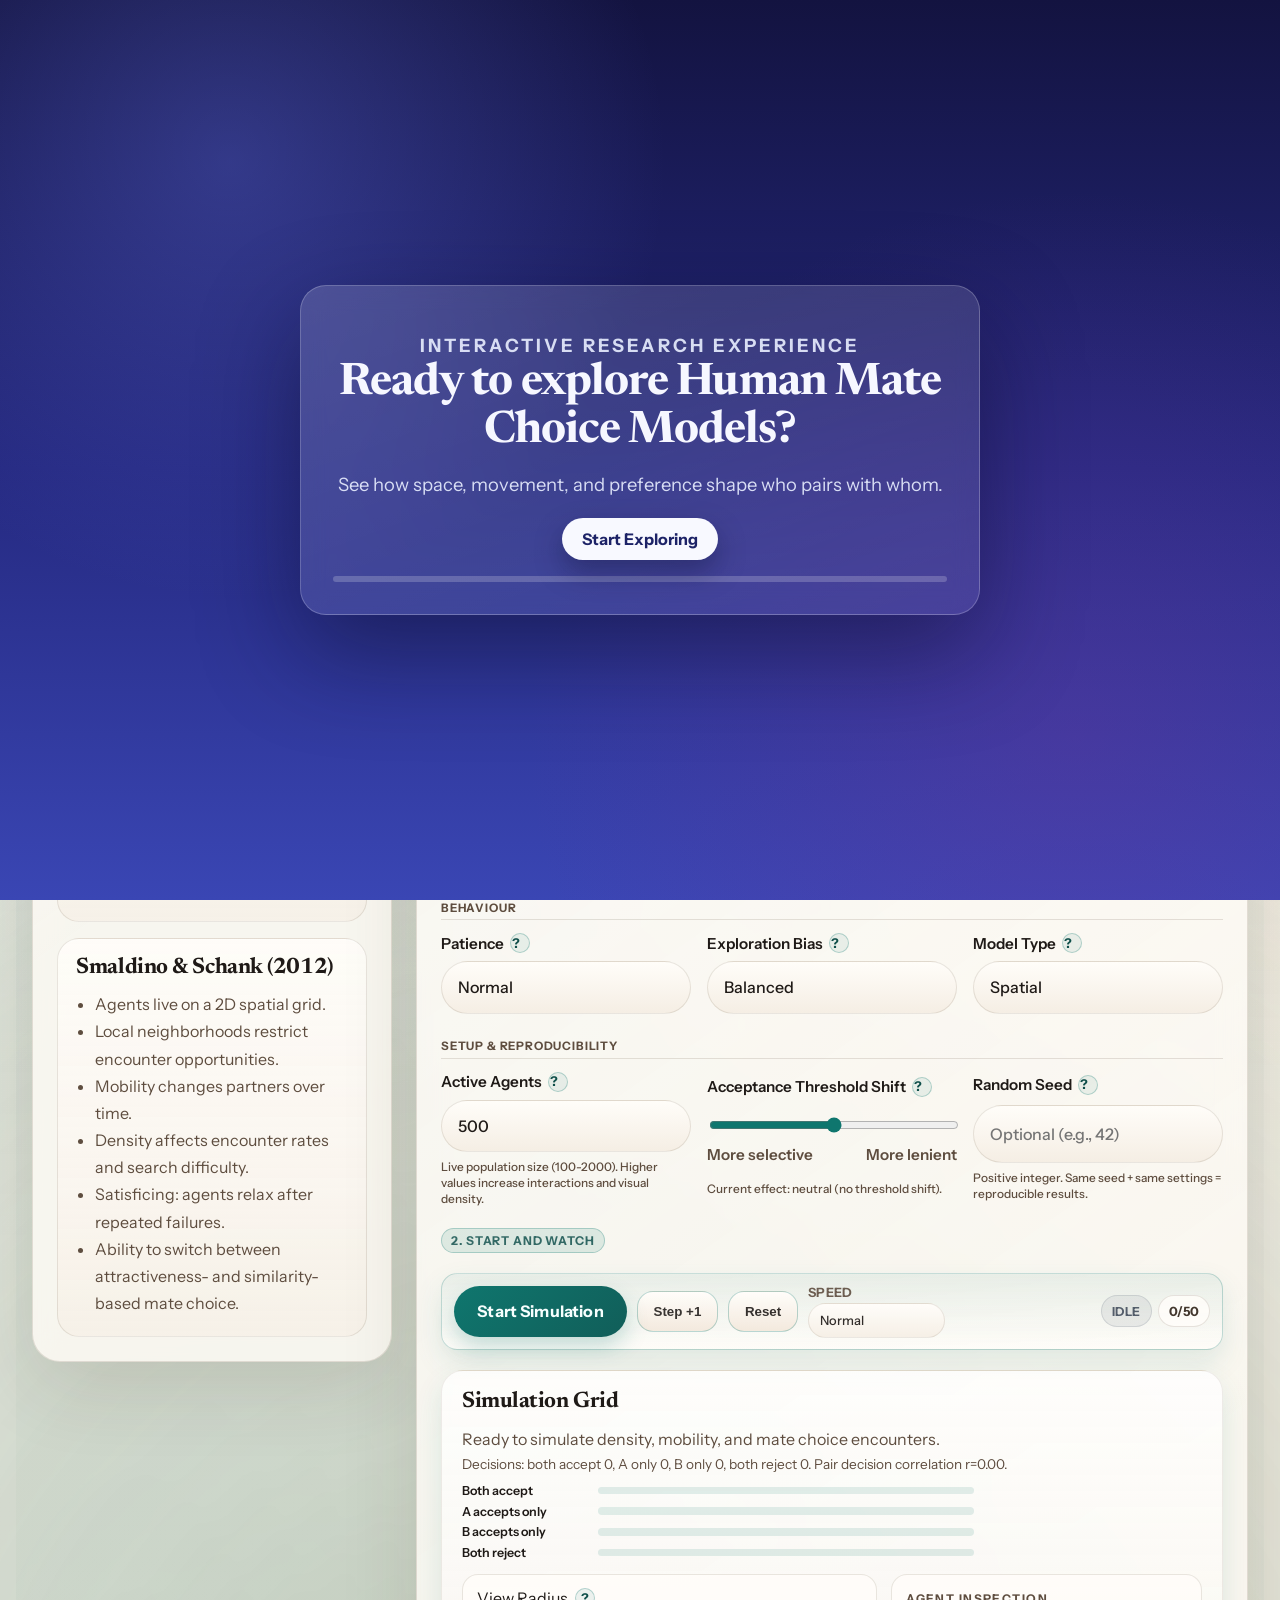
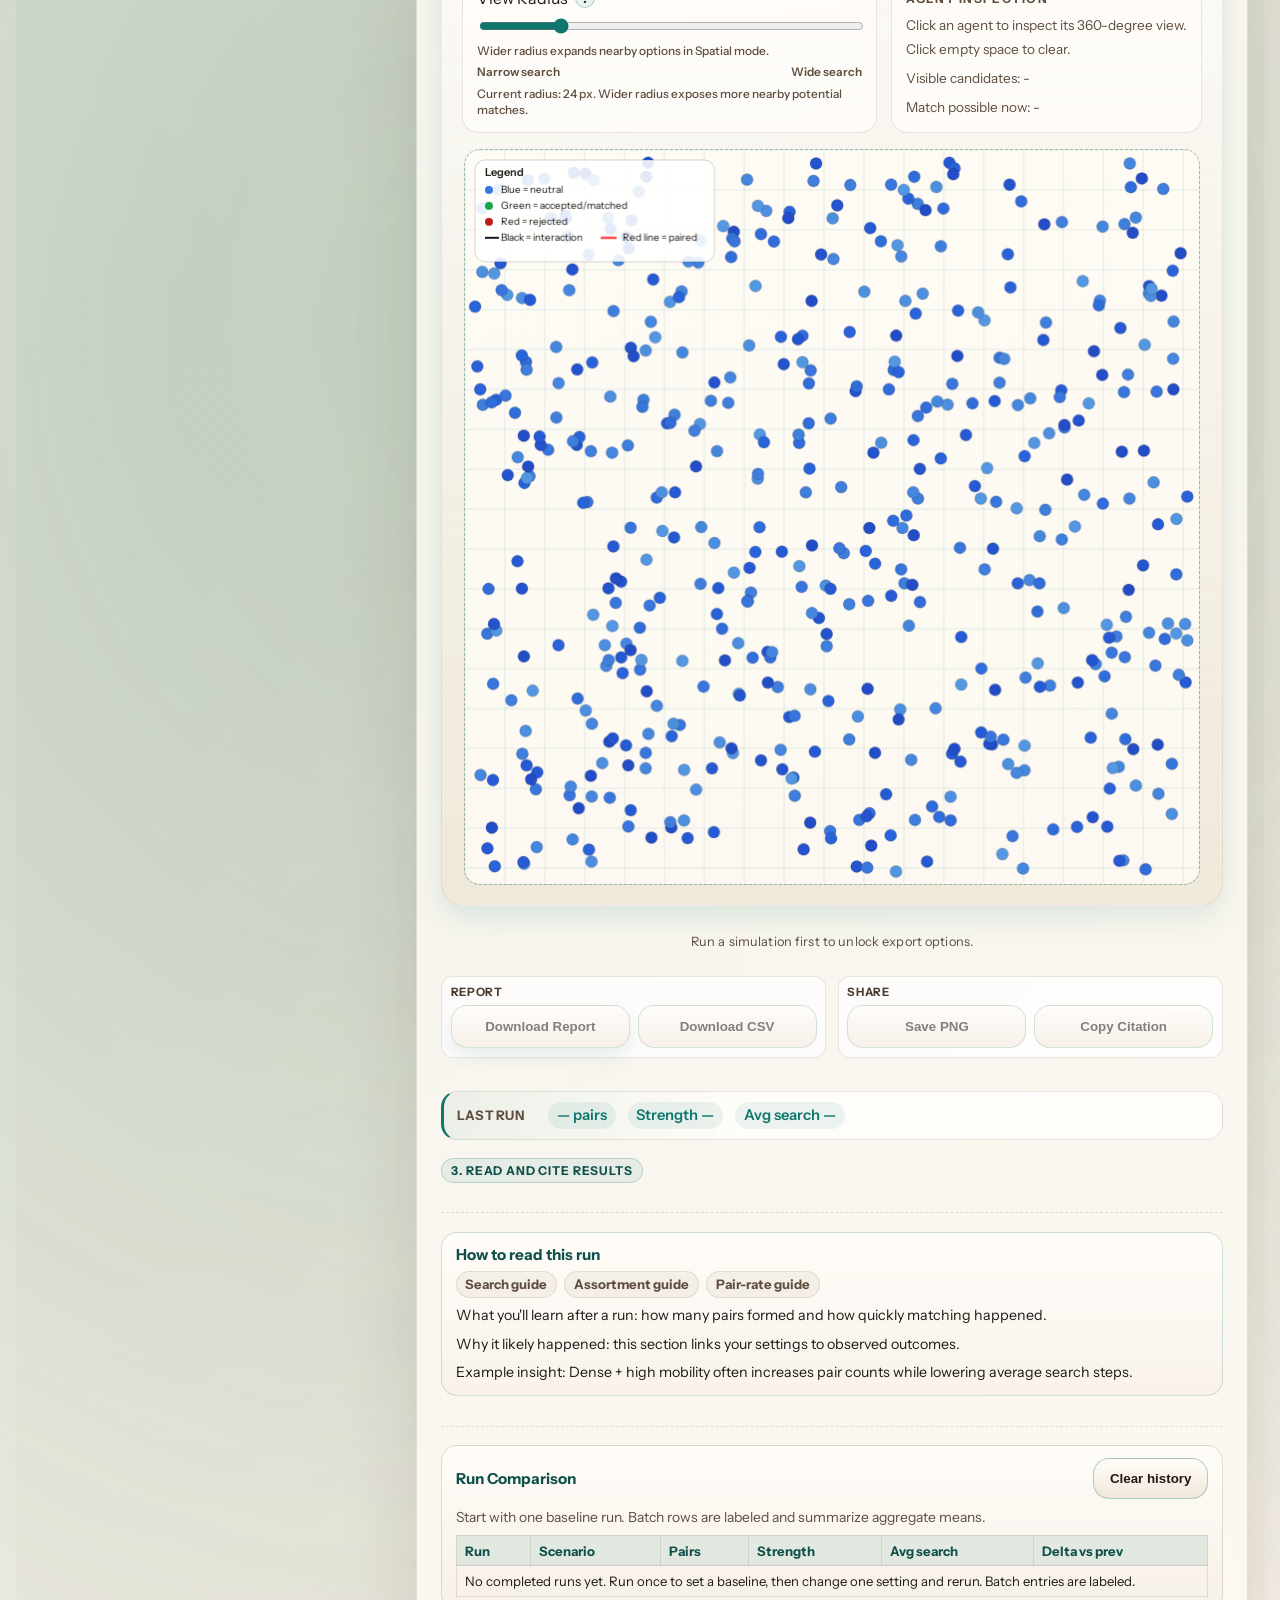
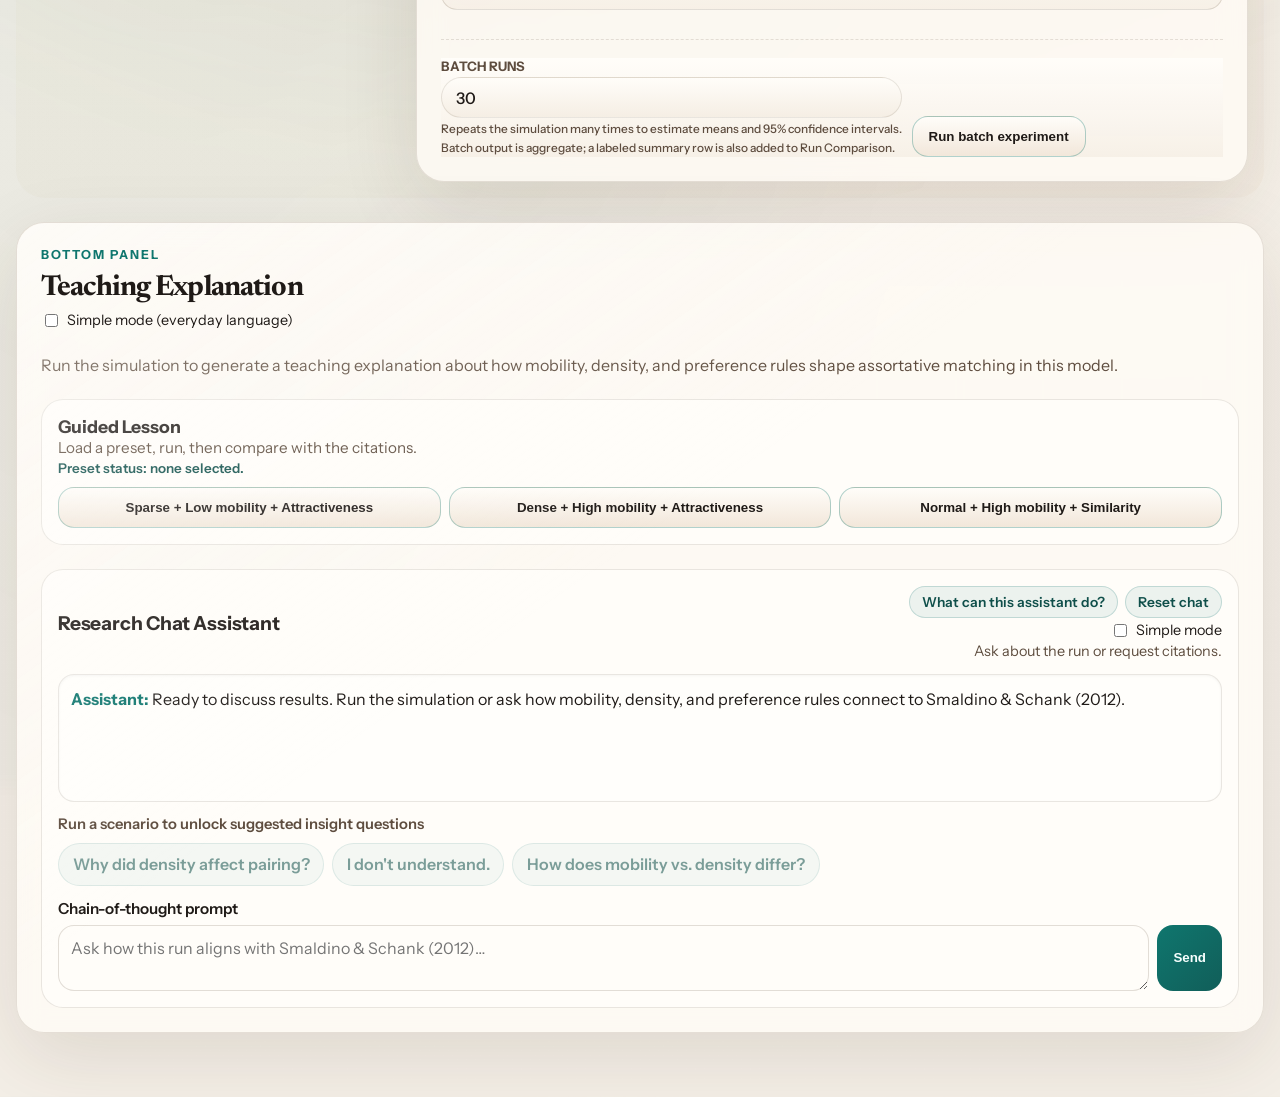
==== commit 80cf23ef: "Make report sections scope-aware with disabled-state hints" ====
--- a/index.html
+++ b/index.html
@@ -762,6 +762,7 @@
               <button type="button" class="report-picker-action" id="report-sections-all">All sections</button>
               <button type="button" class="report-picker-action" id="report-sections-none">None</button>
             </div>
+            <p class="report-scope-hint is-hidden" id="report-section-scope-hint" aria-live="polite">All sections are available for this scope.</p>
             <label><input type="checkbox" name="report-section" value="settings" checked /> Simulation settings</label>
             <label><input type="checkbox" name="report-section" value="latest-metrics" checked /> Latest run metrics</label>
             <label><input type="checkbox" name="report-section" value="batch-stats" checked /> Batch statistics and confidence intervals</label>
--- a/styles.css
+++ b/styles.css
@@ -925,6 +925,24 @@
   gap: 0.5rem;
   color: #2f271f;
   font-size: 0.88rem;
+}
+
+.report-sections label.is-disabled {
+  opacity: 0.48;
+}
+
+.report-sections label.is-disabled input {
+  cursor: not-allowed;
+}
+
+.report-scope-hint {
+  margin: 0.1rem 0 0.2rem;
+  font-size: 0.75rem;
+  color: #6a5746;
+}
+
+.report-scope-hint.is-hidden {
+  display: none;
 }
 
 .report-charts {
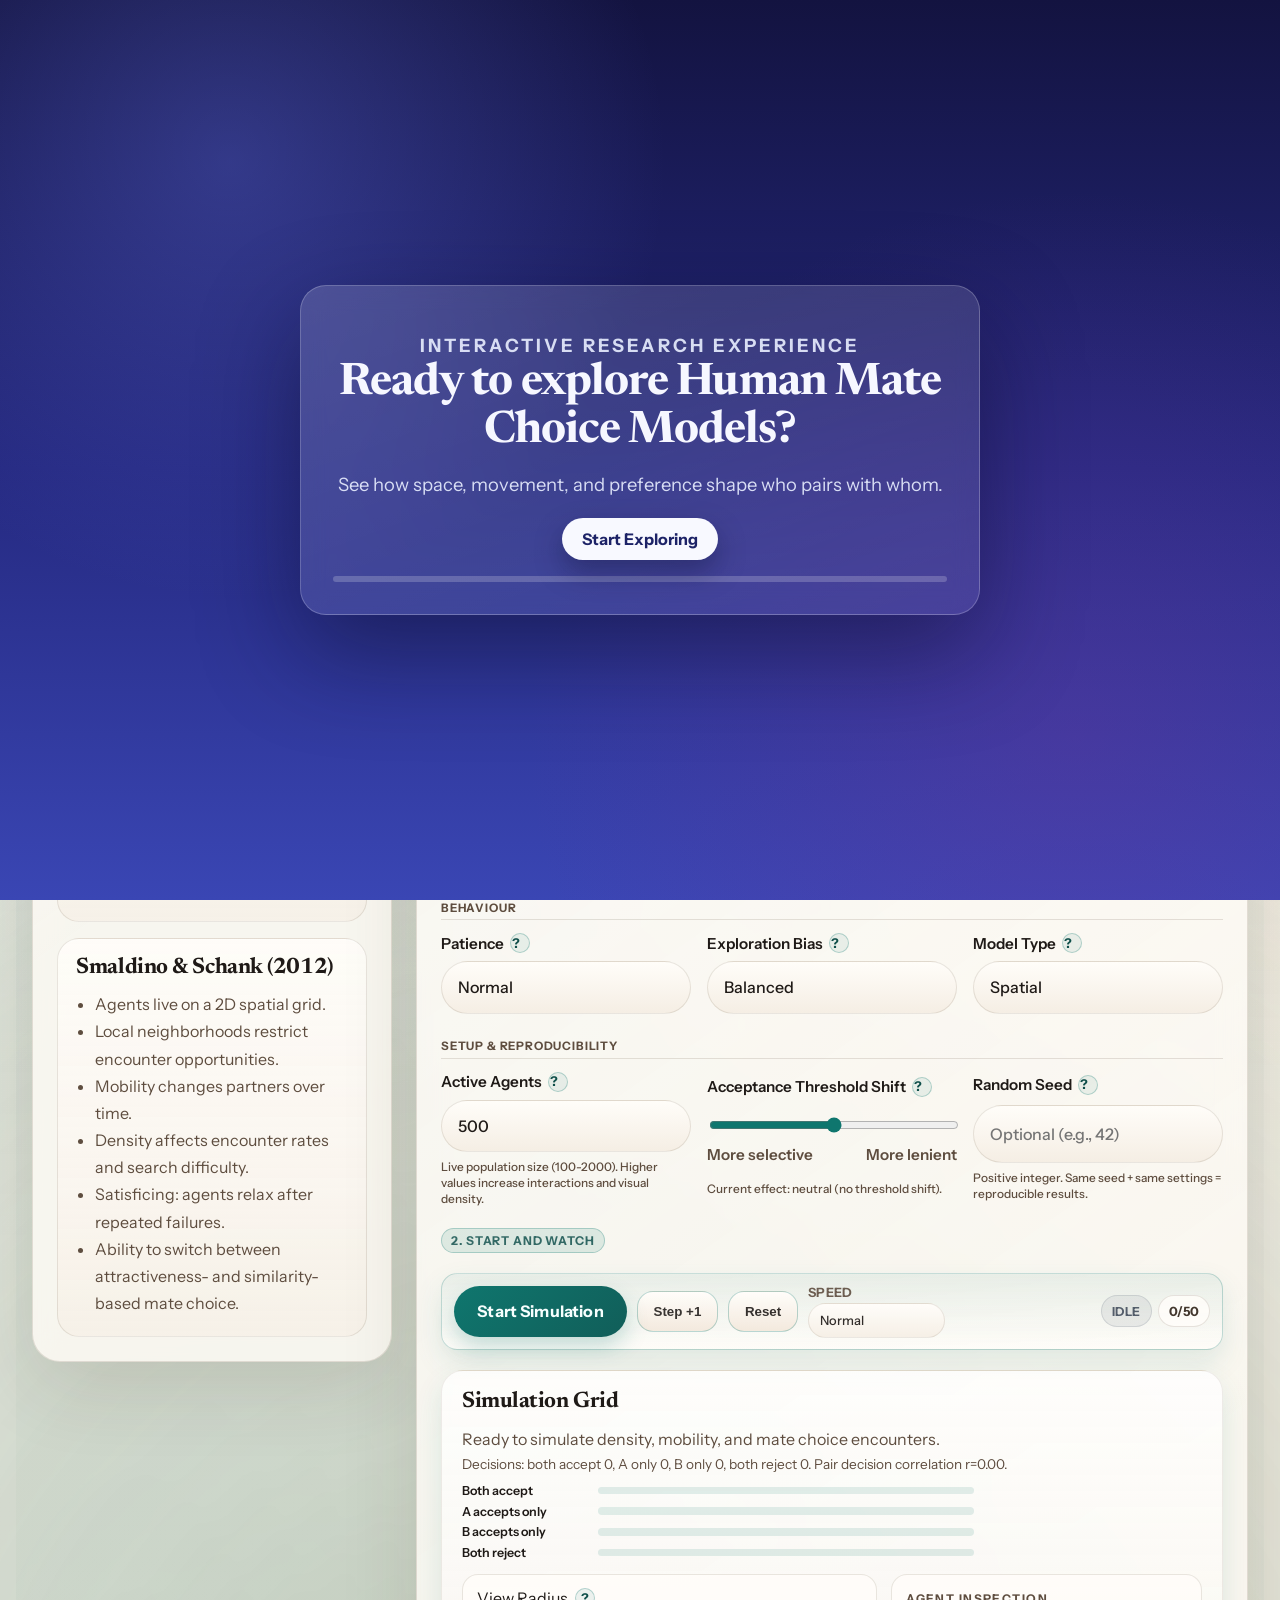
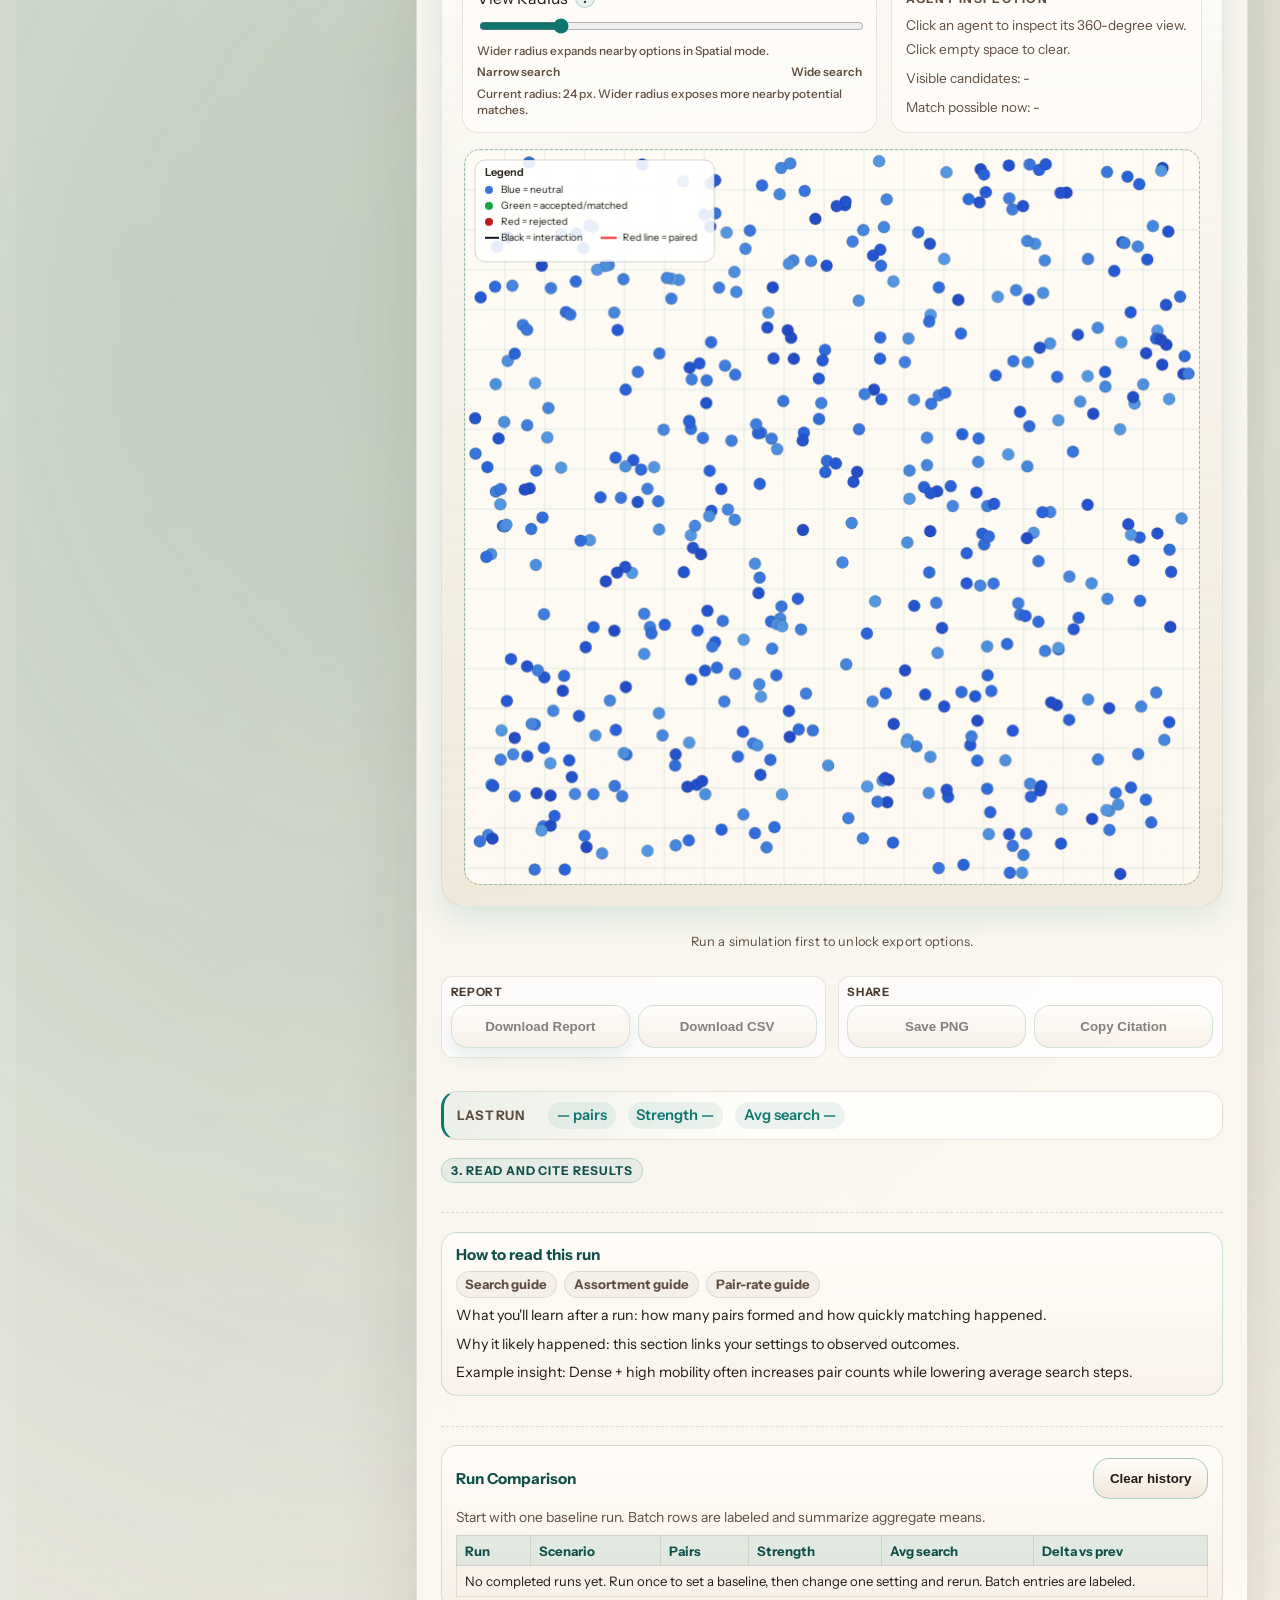
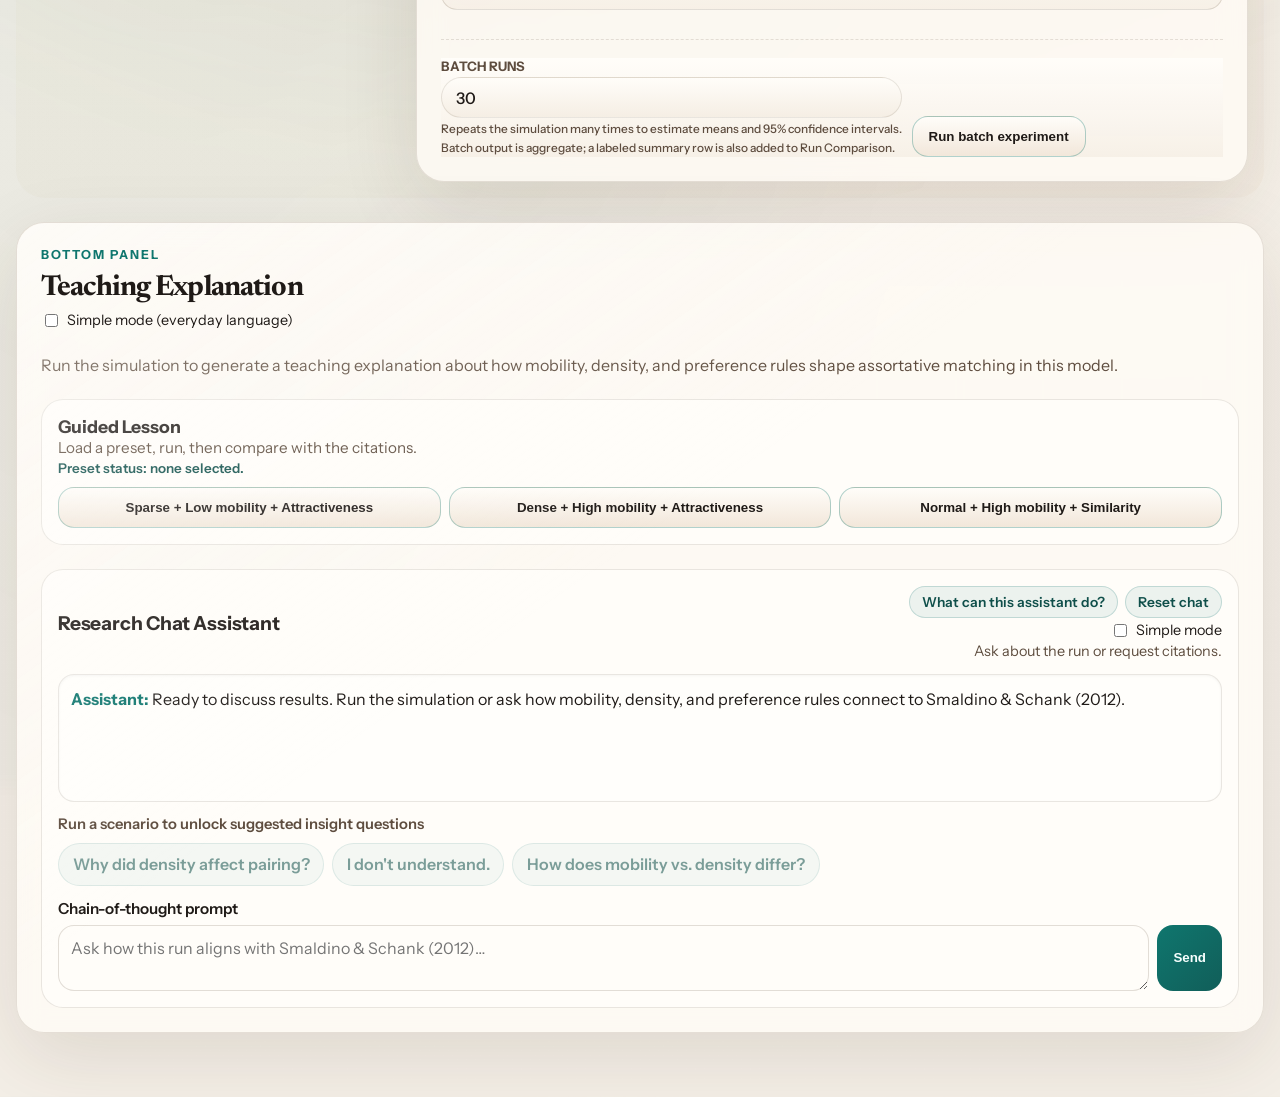
==== commit 711e01ca: "feat: enhance research assistant UX with 5 improvements - Add capability card modal (first-launch) e" ====
--- a/index.html
+++ b/index.html
@@ -31,6 +31,49 @@
         </p>
         <button class="intro-start" id="intro-start" type="button">Start Exploring</button>
         <div class="intro-progress" aria-hidden="true"><span id="intro-progress-fill"></span></div>
+      </div>
+    </div>
+    <div class="capability-card-modal" id="capability-card-modal" role="dialog" aria-modal="true" aria-label="Research assistant capabilities" aria-hidden="true">
+      <div class="capability-card-backdrop" id="capability-card-backdrop"></div>
+      <div class="capability-card">
+        <div class="capability-card-header">
+          <h2>About Your Research Assistant</h2>
+          <button class="capability-card-close" id="capability-card-close" type="button" aria-label="Close">×</button>
+        </div>
+        <div class="capability-card-content">
+          <section class="capability-section">
+            <h3>✅ What I Can Help With</h3>
+            <ul>
+              <li>Explain simulation variables (density, mobility, preference rules)</li>
+              <li>Interpret your run results and connect them to Smaldino & Schank (2012)</li>
+              <li>Compare your last 2 runs to identify parameter effects</li>
+              <li>Run metrics analysis and statistical comparisons</li>
+              <li>Provide citations grounded in research</li>
+              <li>Answer clarification questions about concepts</li>
+            </ul>
+          </section>
+          <section class="capability-section">
+            <h3>❌ What's Outside My Scope</h3>
+            <ul>
+              <li>General theory beyond Smaldino & Schank (2012)</li>
+              <li>Other research papers on mate choice</li>
+              <li>Statistical software recommendations</li>
+              <li>Design of new simulation features</li>
+            </ul>
+          </section>
+          <section class="capability-section">
+            <h3>💡 Best Practices</h3>
+            <ul>
+              <li><strong>Run 5–10 times per condition</strong> to reduce noise before drawing conclusions</li>
+              <li><strong>Ask follow-up questions</strong> — I build context over the conversation</li>
+              <li><strong>Use the confidence badge</strong> to see how sure I am of each answer</li>
+              <li><strong>Explore comparisons</strong> — changing one parameter at a time helps isolate effects</li>
+            </ul>
+          </section>
+        </div>
+        <div class="capability-card-footer">
+          <button class="secondary-button" id="capability-card-got-it" type="button">Got it, let's explore</button>
+        </div>
       </div>
     </div>
     <div class="site-shell">
--- a/styles.css
+++ b/styles.css
@@ -2384,6 +2384,102 @@
   color: var(--accent);
 }
 
+.chat-message-card {
+  border: 1px solid rgba(15, 118, 110, 0.22);
+  border-radius: 12px;
+  background: linear-gradient(180deg, rgba(15, 118, 110, 0.06) 0%, rgba(255, 255, 255, 0.95) 55%);
+  padding: 0.55rem 0.65rem;
+  display: grid;
+  gap: 0.24rem;
+}
+
+.chat-card-header {
+  display: flex;
+  align-items: center;
+  justify-content: space-between;
+  gap: 0.5rem;
+}
+
+.chat-card-row {
+  margin: 0;
+  font-size: 0.9rem;
+  color: #2d241d;
+}
+
+.chat-card-label {
+  font-weight: 700;
+  color: #0f4f4a;
+}
+
+.chat-confidence {
+  border-radius: 999px;
+  padding: 0.14rem 0.48rem;
+  font-size: 0.73rem;
+  font-weight: 700;
+  letter-spacing: 0.02em;
+}
+
+.chat-confidence-high {
+  background: rgba(22, 163, 74, 0.14);
+  color: #166534;
+}
+
+.chat-confidence-medium {
+  background: rgba(180, 83, 9, 0.14);
+  color: #92400e;
+}
+
+.chat-confidence-low {
+  background: rgba(185, 28, 28, 0.14);
+  color: #991b1b;
+}
+
+.capability-card {
+  border-color: rgba(79, 57, 36, 0.22);
+  background: linear-gradient(180deg, rgba(255, 248, 236, 0.9) 0%, rgba(255, 255, 255, 0.98) 58%);
+}
+
+.capability-list {
+  margin: 0.2rem 0 0.1rem;
+  padding: 0;
+  list-style: none;
+  display: grid;
+  gap: 0.3rem;
+}
+
+.capability-badges {
+  display: flex;
+  flex-wrap: wrap;
+  gap: 0.35rem;
+  margin: 0.1rem 0 0.2rem;
+}
+
+.capability-badge {
+  border: 1px solid rgba(15, 118, 110, 0.22);
+  border-radius: 999px;
+  background: rgba(15, 118, 110, 0.1);
+  color: #0f4f4a;
+  font-size: 0.72rem;
+  font-weight: 700;
+  letter-spacing: 0.02em;
+  padding: 0.14rem 0.5rem;
+}
+
+.capability-list li {
+  display: grid;
+  grid-template-columns: auto 1fr;
+  align-items: start;
+  gap: 0.45rem;
+  font-size: 0.9rem;
+  color: #2d241d;
+}
+
+.capability-check {
+  color: #166534;
+  font-weight: 800;
+  line-height: 1.2;
+}
+
 .chat-form {
   display: grid;
   gap: 0.4rem;
@@ -2576,3 +2672,335 @@
     grid-template-columns: 1fr;
   }
 }
+
+/* ===== NEW IMPROVEMENTS ===== */
+
+/* Capability Card Modal */
+.capability-card-modal {
+  position: fixed;
+  inset: 0;
+  z-index: 1100;
+  display: flex;
+  align-items: center;
+  justify-content: center;
+  padding: 1rem;
+  animation: fadeIn 0.3s ease-out;
+}
+
+.capability-card-modal[aria-hidden="true"] {
+  display: none;
+}
+
+.capability-card-backdrop {
+  position: absolute;
+  inset: 0;
+  background: rgba(0, 0, 0, 0.5);
+  backdrop-filter: blur(4px);
+  z-index: -1;
+}
+
+.capability-card {
+  background: var(--surface-strong);
+  border: 1px solid var(--border);
+  border-radius: var(--radius-lg);
+  width: min(520px, calc(100% - 2rem));
+  max-height: 80vh;
+  overflow-y: auto;
+  box-shadow: var(--shadow);
+  display: flex;
+  flex-direction: column;
+}
+
+.capability-card-header {
+  display: flex;
+  justify-content: space-between;
+  align-items: center;
+  padding: 1.5rem;
+  border-bottom: 1px solid var(--border);
+  position: sticky;
+  top: 0;
+  background: var(--surface-strong);
+}
+
+.capability-card-header h2 {
+  margin: 0;
+  font-size: 1.3rem;
+  font-family: "Newsreader", serif;
+}
+
+.capability-card-close {
+  background: none;
+  border: none;
+  font-size: 1.8rem;
+  cursor: pointer;
+  color: var(--muted);
+  padding: 0;
+  width: 32px;
+  height: 32px;
+  display: flex;
+  align-items: center;
+  justify-content: center;
+  border-radius: 8px;
+  transition: all 0.2s;
+}
+
+.capability-card-close:hover {
+  background: var(--accent-soft);
+  color: var(--accent);
+}
+
+.capability-card-content {
+  flex: 1;
+  padding: 1.5rem;
+  display: flex;
+  flex-direction: column;
+  gap: 1.5rem;
+}
+
+.capability-section h3 {
+  font-size: 0.95rem;
+  font-weight: 600;
+  margin: 0 0 0.7rem 0;
+  color: var(--text);
+}
+
+.capability-section ul {
+  margin: 0;
+  padding-left: 1.2rem;
+  list-style: none;
+}
+
+.capability-section li {
+  margin-bottom: 0.5rem;
+  font-size: 0.9rem;
+  line-height: 1.6;
+  color: var(--muted);
+  position: relative;
+  padding-left: 1rem;
+}
+
+.capability-section li::before {
+  content: "•";
+  position: absolute;
+  left: 0;
+  color: var(--accent);
+}
+
+.capability-card-footer {
+  padding: 1.5rem;
+  border-top: 1px solid var(--border);
+  display: flex;
+  justify-content: flex-end;
+}
+
+/* Research Message Card */
+.research-message-card {
+  background: linear-gradient(135deg, rgba(15, 118, 110, 0.04), rgba(185, 130, 54, 0.02));
+  border: 1px solid rgba(15, 118, 110, 0.15);
+  border-radius: 12px;
+  padding: 1rem;
+  margin: 0.8rem 0;
+  font-size: 0.9rem;
+  line-height: 1.6;
+}
+
+.research-message-header {
+  display: flex;
+  justify-content: space-between;
+  align-items: center;
+  margin-bottom: 0.8rem;
+  gap: 0.8rem;
+}
+
+.research-message-header strong {
+  color: var(--text);
+  font-weight: 600;
+}
+
+/* Confidence Badges */
+.confidence-badge {
+  font-size: 0.75rem;
+  font-weight: 600;
+  padding: 0.35rem 0.65rem;
+  border-radius: 8px;
+  white-space: nowrap;
+  cursor: help;
+  text-transform: uppercase;
+  letter-spacing: 0.05em;
+  transition: all 0.2s;
+}
+
+.confidence-high {
+  background: rgba(34, 197, 94, 0.15);
+  color: #15803d;
+  border: 1px solid rgba(34, 197, 94, 0.3);
+}
+
+.confidence-medium {
+  background: rgba(59, 130, 246, 0.15);
+  color: #1e40af;
+  border: 1px solid rgba(59, 130, 246, 0.3);
+}
+
+.confidence-low {
+  background: rgba(251, 146, 60, 0.15);
+  color: #9a3412;
+  border: 1px solid rgba(251, 146, 60, 0.3);
+}
+
+.confidence-badge:hover {
+  transform: translateY(-2px);
+  box-shadow: 0 4px 12px rgba(0, 0, 0, 0.1);
+}
+
+/* Research Sections */
+.research-claim {
+  background: rgba(15, 118, 110, 0.06);
+  padding: 0.8rem;
+  border-radius: 8px;
+  margin-bottom: 0.8rem;
+  color: var(--text);
+}
+
+.research-section {
+  margin-bottom: 0.8rem;
+}
+
+.disclosure-toggle {
+  background: none;
+  border: 1px solid rgba(15, 118, 110, 0.2);
+  color: var(--accent);
+  padding: 0.5rem 0.8rem;
+  border-radius: 6px;
+  cursor: pointer;
+  font-size: 0.85rem;
+  font-weight: 500;
+  transition: all 0.2s;
+  width: 100%;
+  text-align: left;
+}
+
+.disclosure-toggle:hover {
+  background: rgba(15, 118, 110, 0.08);
+  border-color: var(--accent);
+}
+
+.disclosure-toggle[aria-expanded="true"] {
+  background: rgba(15, 118, 110, 0.12);
+  border-color: var(--accent);
+}
+
+.disclosure-content {
+  max-height: 1000px;
+  overflow: hidden;
+  transition: all 0.3s ease;
+  margin-top: 0.5rem;
+  padding: 0.8rem;
+  background: rgba(255, 255, 255, 0.5);
+  border-radius: 6px;
+  color: var(--muted);
+  font-size: 0.9rem;
+  line-height: 1.6;
+}
+
+.disclosure-content.hidden {
+  max-height: 0;
+  overflow: hidden;
+  padding: 0;
+  margin: 0;
+  border: none;
+  background: none;
+}
+
+.research-citation,
+.research-next-step {
+  background: rgba(15, 118, 110, 0.06);
+  padding: 0.8rem;
+  border-radius: 8px;
+  color: var(--muted);
+  font-size: 0.9rem;
+  margin-top: 0.8rem;
+}
+
+.research-next-step {
+  cursor: pointer;
+  transition: background 0.2s;
+}
+
+.research-next-step:hover {
+  background: rgba(15, 118, 110, 0.12);
+}
+
+/* Example Questions Container */
+.example-questions-container,
+.follow-up-questions-container {
+  display: flex;
+  flex-direction: column;
+  gap: 0.8rem;
+  margin-bottom: 1rem;
+}
+
+.example-questions-label,
+.follow-up-questions-label {
+  font-size: 0.85rem;
+  font-weight: 600;
+  color: var(--muted);
+  margin: 0;
+}
+
+.example-question-btn,
+.suggestion-btn {
+  background: linear-gradient(135deg, rgba(15, 118, 110, 0.08), rgba(15, 118, 110, 0.04));
+  border: 1px solid rgba(15, 118, 110, 0.2);
+  color: var(--accent);
+  padding: 0.7rem 1rem;
+  border-radius: 8px;
+  cursor: pointer;
+  font-size: 0.9rem;
+  text-align: left;
+  transition: all 0.2s;
+  font-weight: 500;
+}
+
+.example-question-btn:hover,
+.suggestion-btn:hover {
+  background: linear-gradient(135deg, rgba(15, 118, 110, 0.15), rgba(15, 118, 110, 0.08));
+  border-color: var(--accent);
+  transform: translateX(4px);
+}
+
+.example-question-btn:active,
+.suggestion-btn:active {
+  transform: translateX(2px);
+}
+
+/* Comparison Table Highlighting */
+.run-comparison-table tbody tr {
+  transition: all 0.2s;
+}
+
+.run-comparison-table tbody tr.highlight-last-run {
+  background: linear-gradient(90deg, rgba(15, 118, 110, 0.08), rgba(185, 130, 54, 0.04));
+  border-left: 3px solid var(--accent);
+}
+
+.run-comparison-table tbody tr.highlight-last-run.last-run {
+  box-shadow: inset 0 2px 6px rgba(15, 118, 110, 0.1);
+  font-weight: 600;
+}
+
+.run-comparison-table tbody tr.highlight-last-run.second-last-run {
+  background: linear-gradient(90deg, rgba(15, 118, 110, 0.04), rgba(185, 130, 54, 0.02));
+  opacity: 0.8;
+}
+
+@keyframes fadeIn {
+  from {
+    opacity: 0;
+    transform: scale(0.95);
+  }
+  to {
+    opacity: 1;
+    transform: scale(1);
+  }
+}
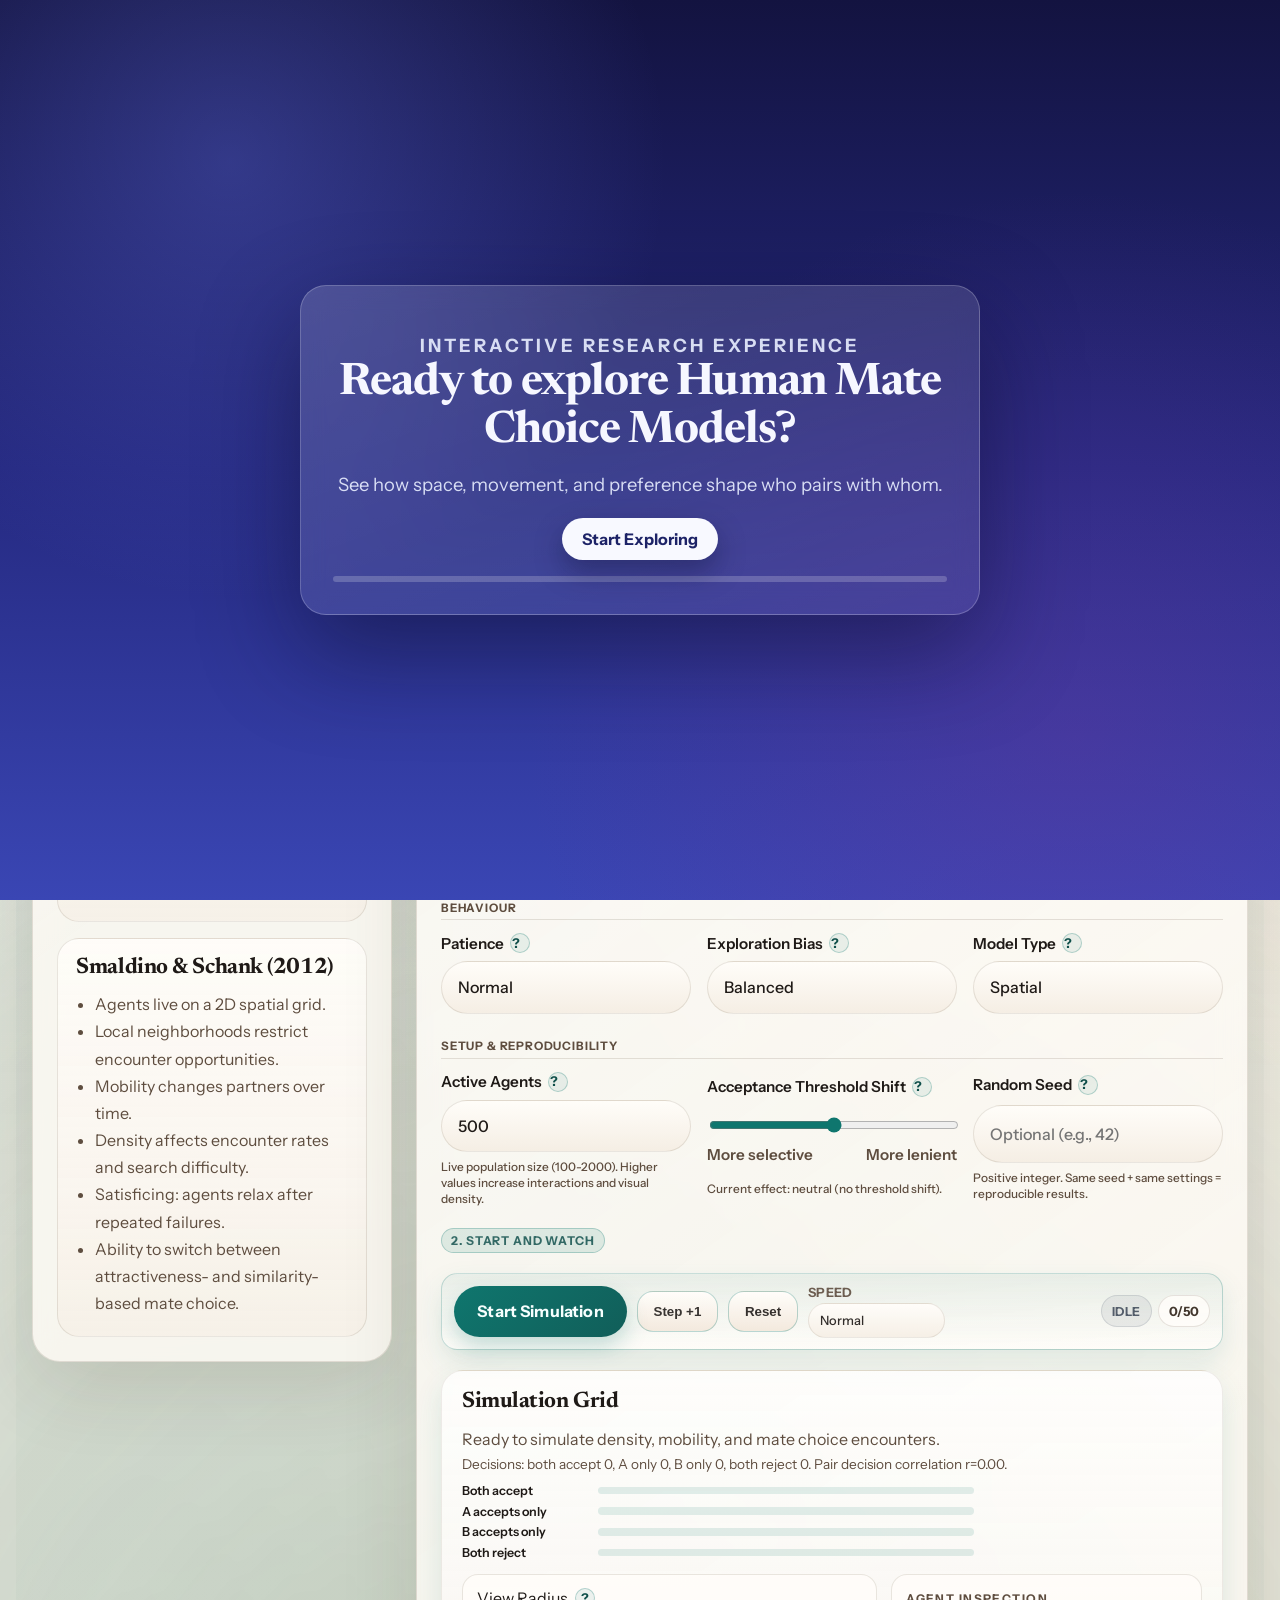
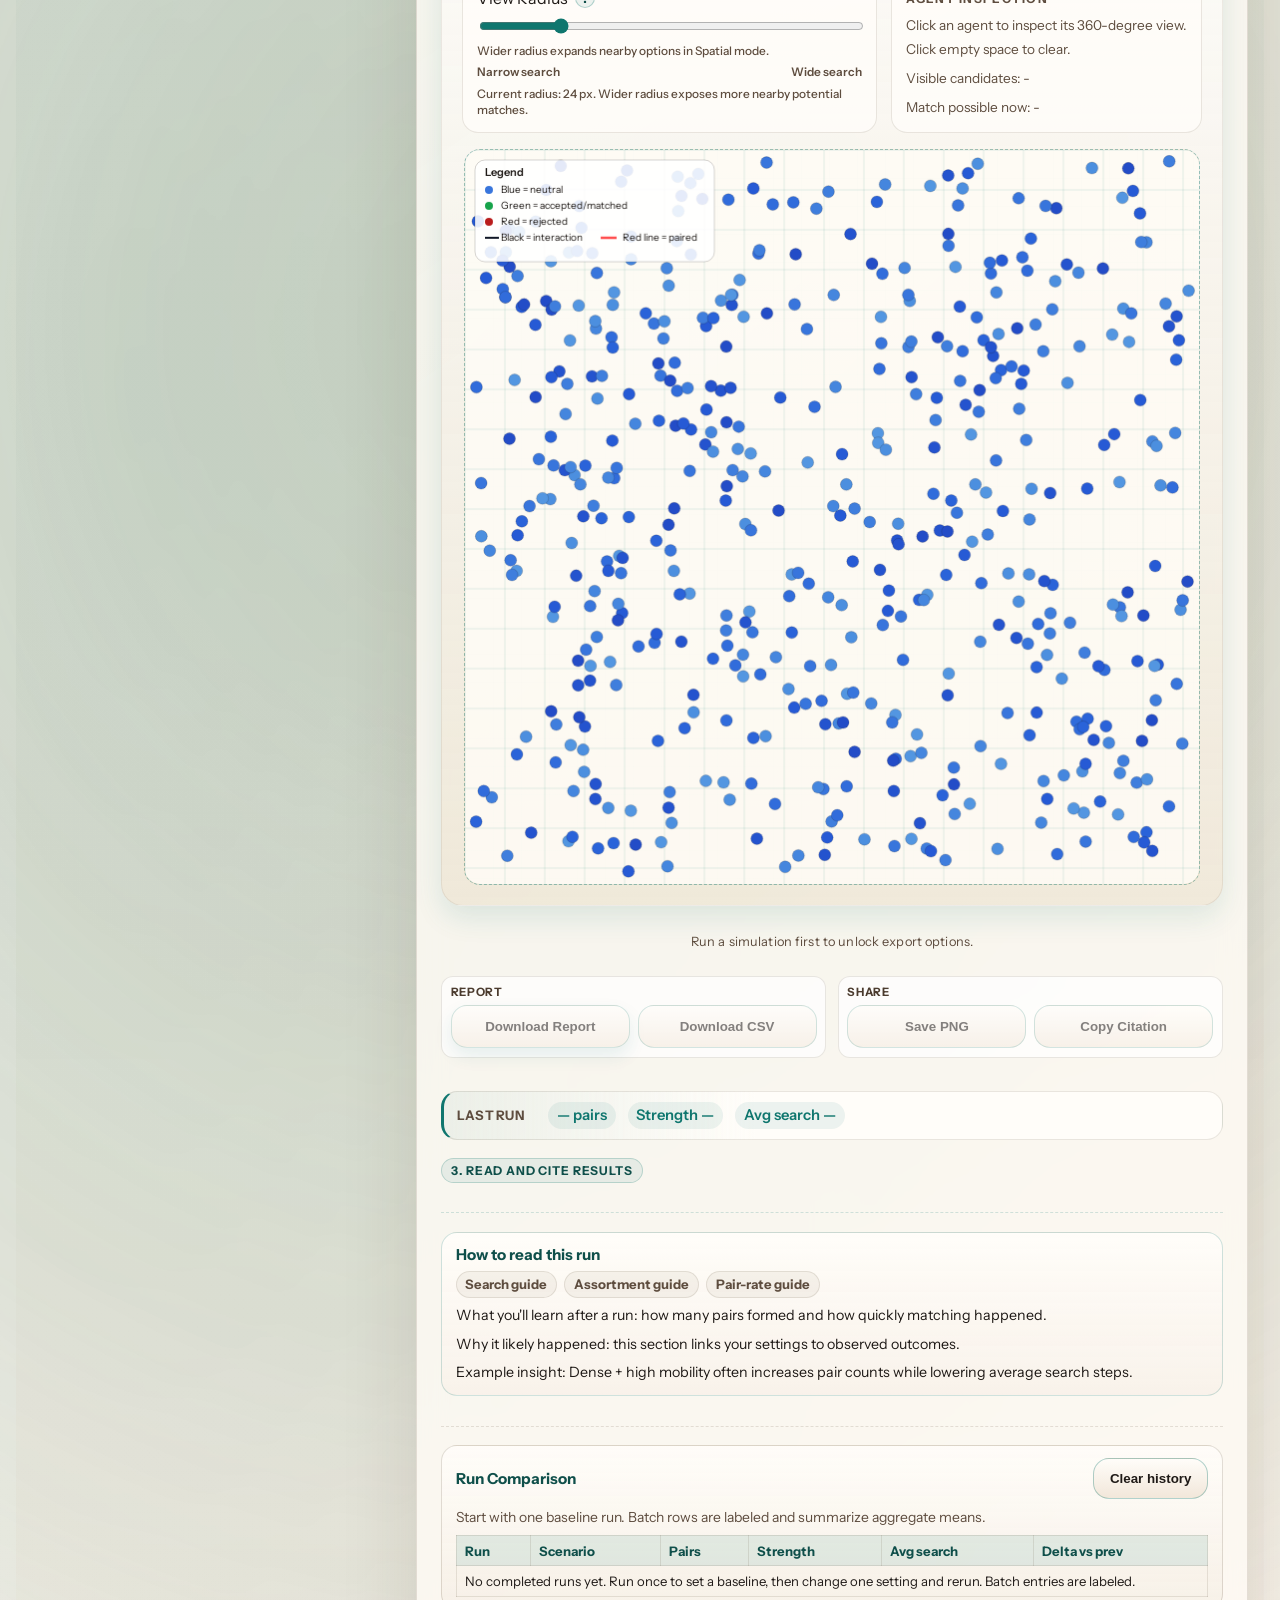
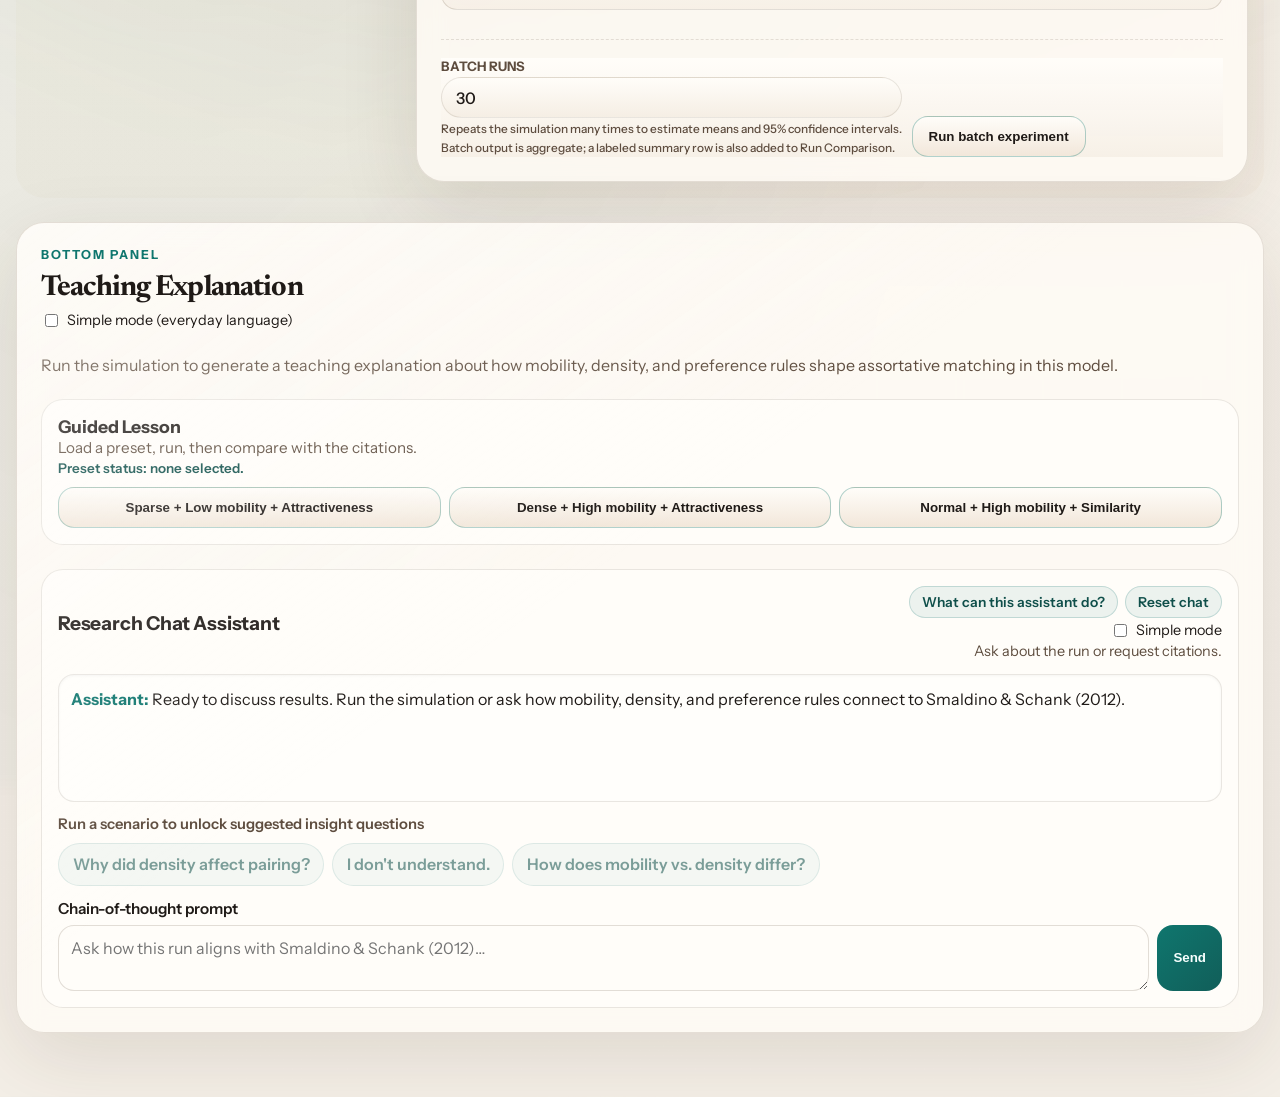
==== commit 1d895b66: "feat: add paper-grounded agentic research assistant\n\n- Add in-browser paper knowledge base with re" ====
--- a/index.html
+++ b/index.html
@@ -17,6 +17,7 @@
     <script src="render.js"></script>
     <script src="analytics.js"></script>
     <script src="teaching-content.js"></script>
+    <script src="paper-knowledge.js"></script>
     <script src="chat.js"></script>
     <script src="export.js"></script>
     <script src="ui.js"></script>
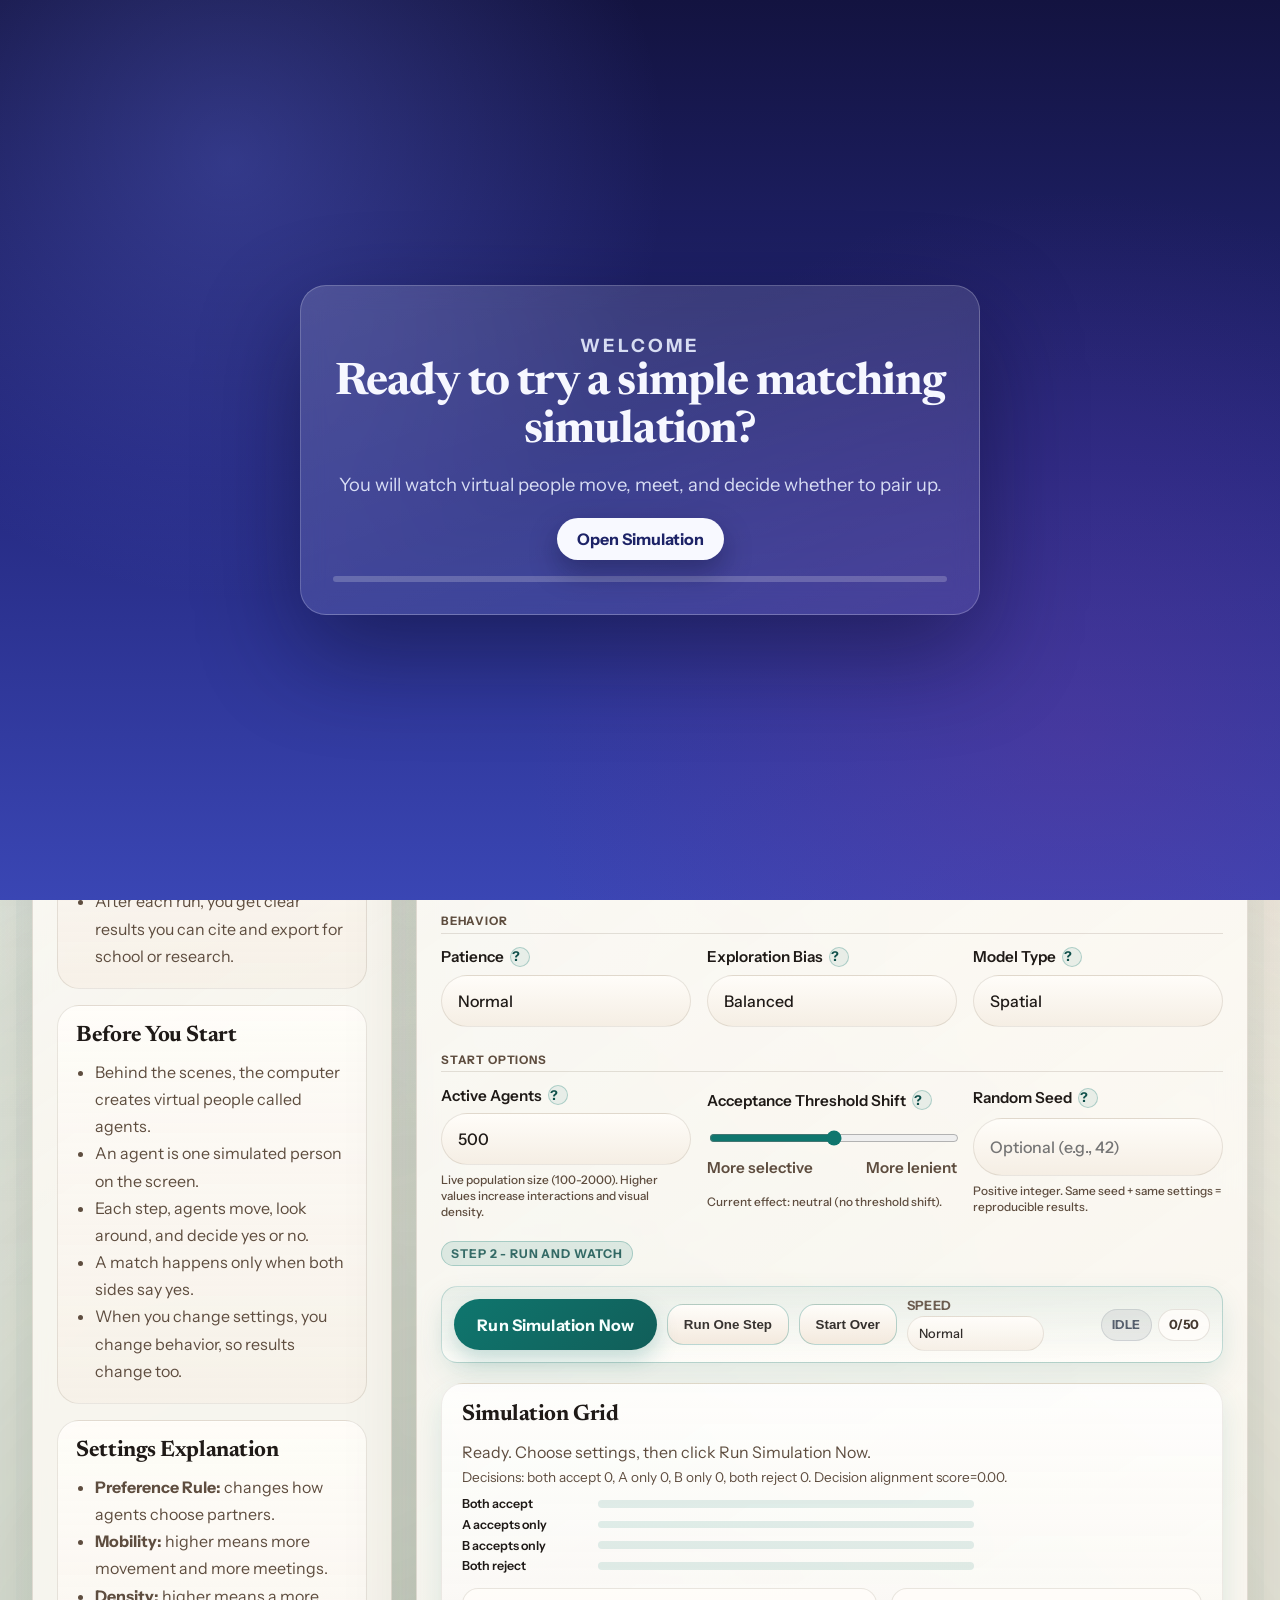
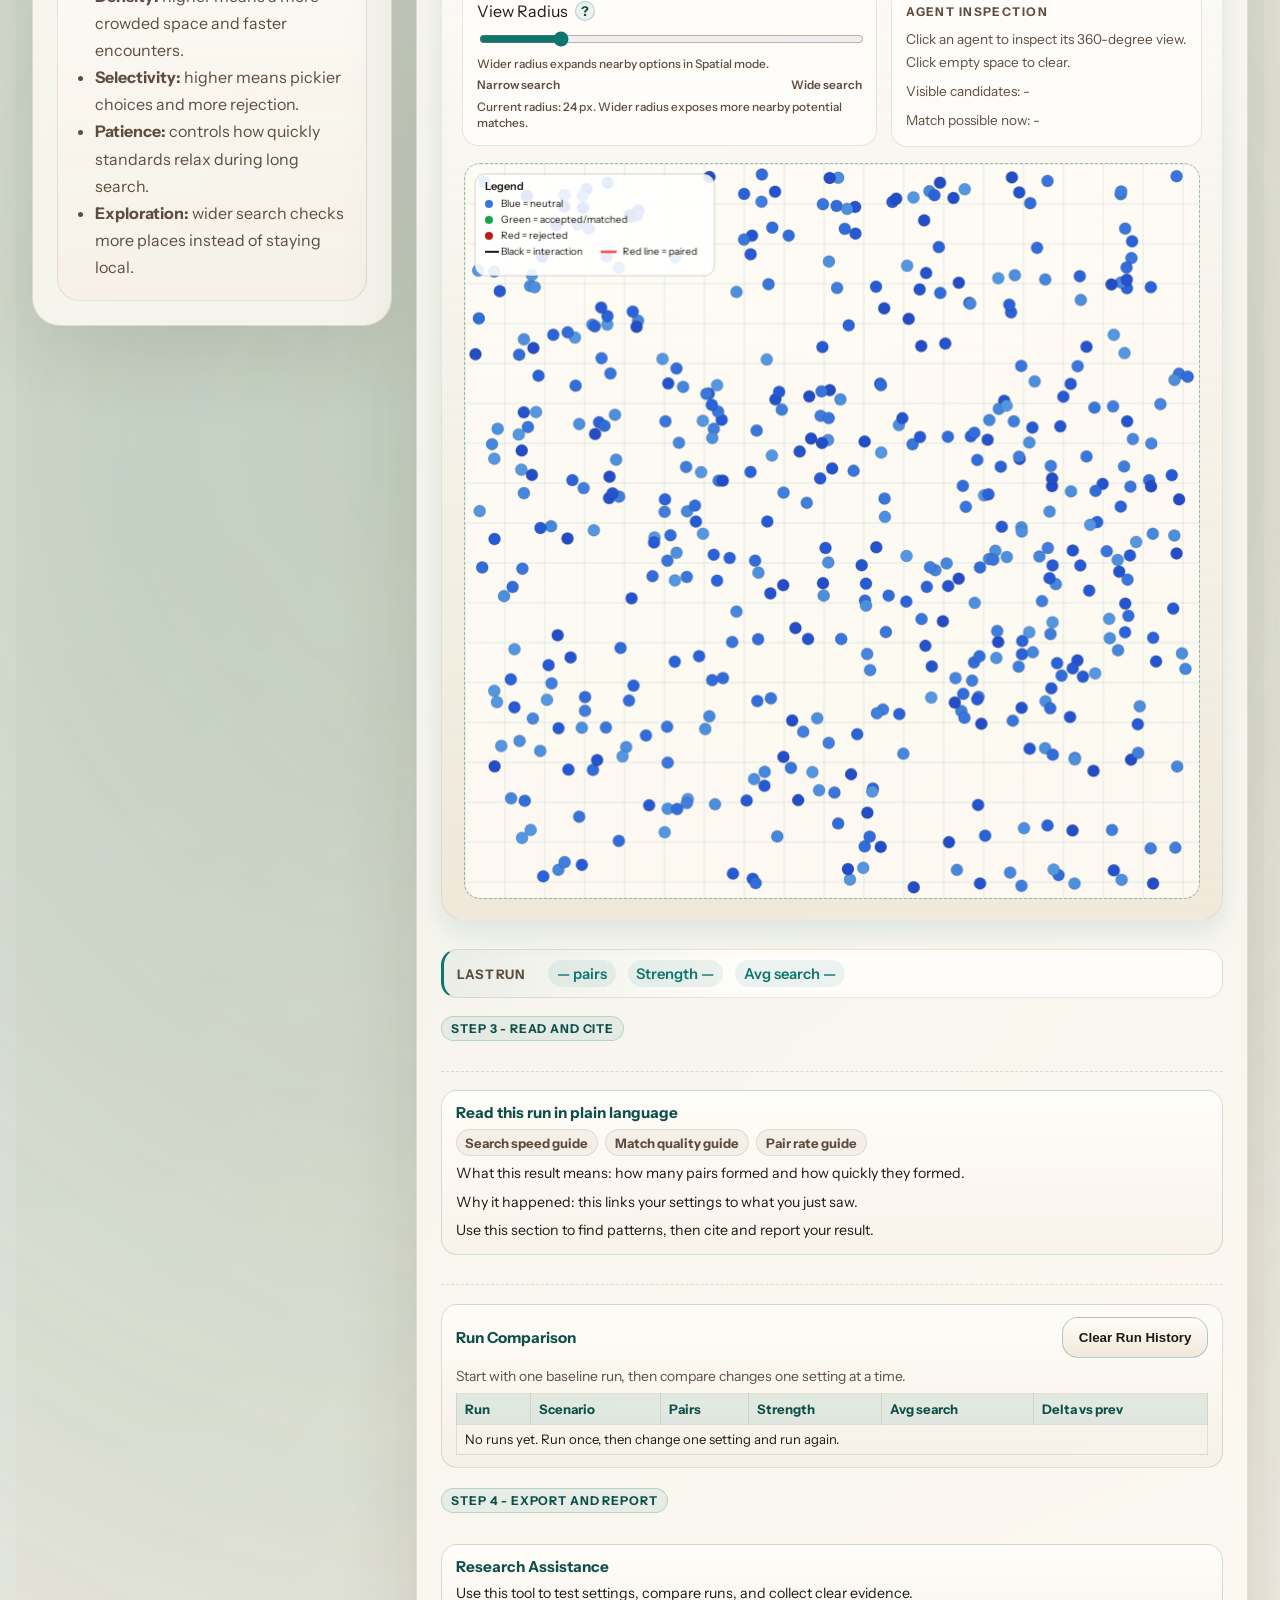
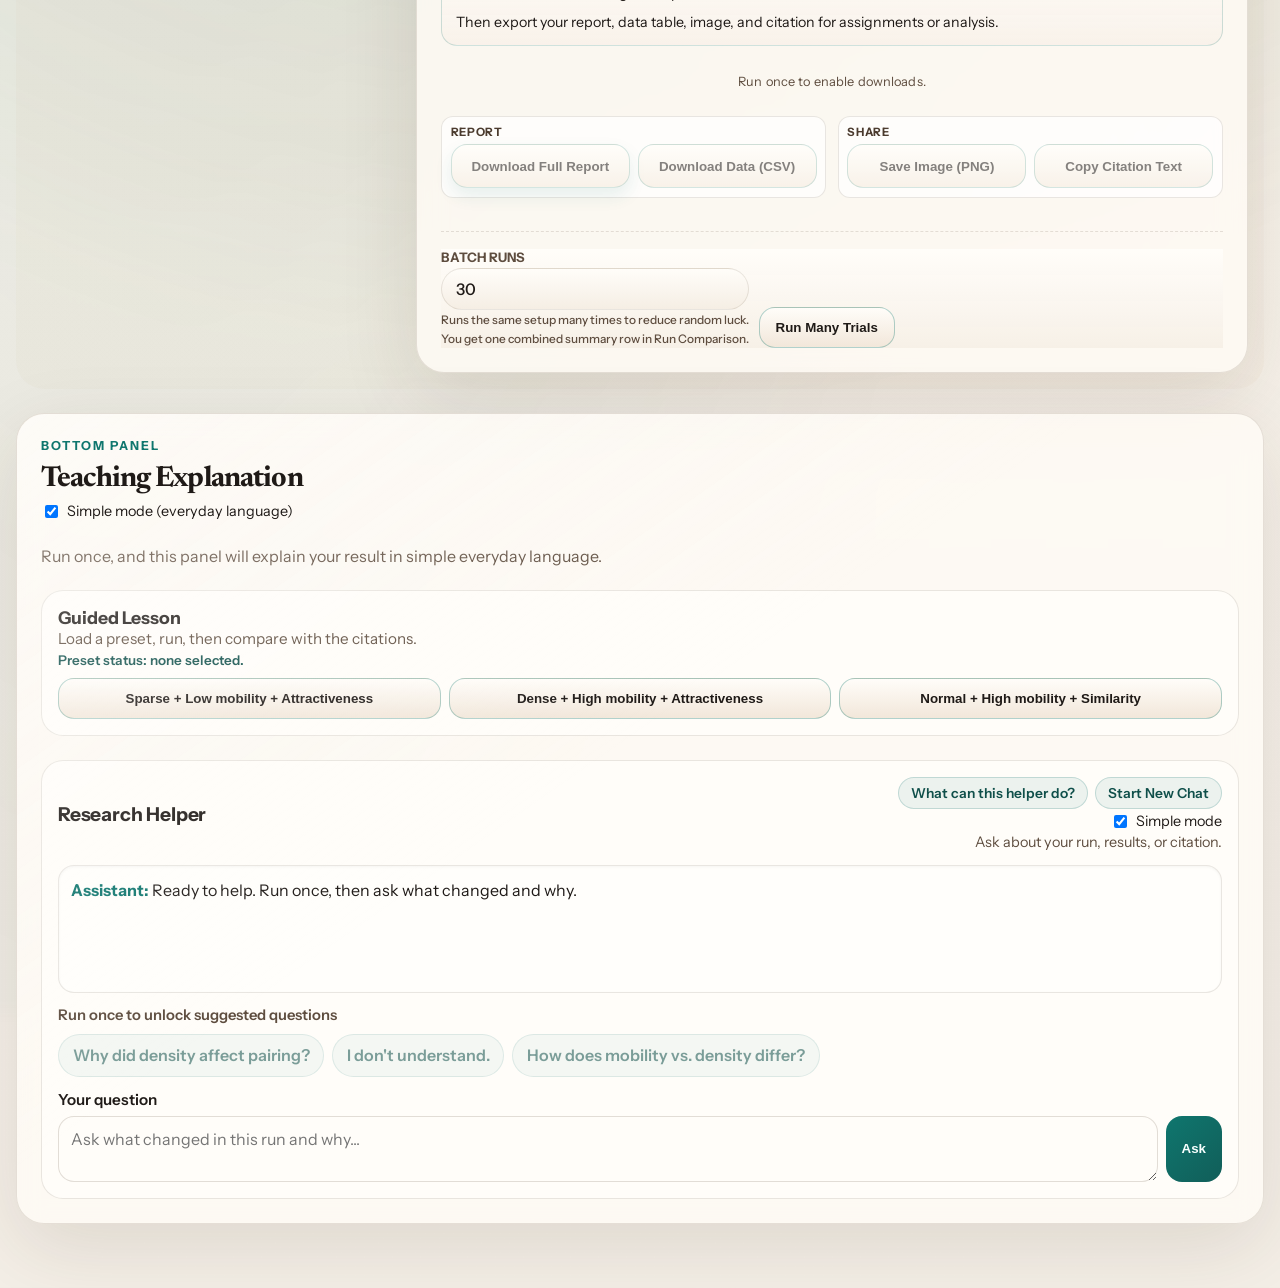
==== commit c9c8c66e: "Make website copy clear for first-time users" ====
--- a/index.html
+++ b/index.html
@@ -3,7 +3,7 @@
   <head>
     <meta charset="UTF-8" />
     <meta name="viewport" content="width=device-width, initial-scale=1.0" />
-    <title>Human Mate Choice Models</title>
+    <title>People Matching Simulation</title>
     <link rel="preconnect" href="https://fonts.googleapis.com" />
     <link rel="preconnect" href="https://fonts.gstatic.com" crossorigin />
     <link
@@ -25,12 +25,12 @@
   <body>
     <div class="intro-overlay" id="intro-overlay" role="dialog" aria-live="polite" aria-modal="true" aria-label="Welcome overlay">
       <div class="intro-card">
-        <p class="intro-kicker">Interactive Research Experience</p>
-        <h2>Ready to explore Human Mate Choice Models?</h2>
+        <p class="intro-kicker">Welcome</p>
+        <h2>Ready to try a simple matching simulation?</h2>
         <p>
-          See how space, movement, and preference shape who pairs with whom.
+          You will watch virtual people move, meet, and decide whether to pair up.
         </p>
-        <button class="intro-start" id="intro-start" type="button">Start Exploring</button>
+        <button class="intro-start" id="intro-start" type="button">Open Simulation</button>
         <div class="intro-progress" aria-hidden="true"><span id="intro-progress-fill"></span></div>
       </div>
     </div>
@@ -38,74 +38,74 @@
       <div class="capability-card-backdrop" id="capability-card-backdrop"></div>
       <div class="capability-card">
         <div class="capability-card-header">
-          <h2>About Your Research Assistant</h2>
+          <h2>About This Helper</h2>
           <button class="capability-card-close" id="capability-card-close" type="button" aria-label="Close">×</button>
         </div>
         <div class="capability-card-content">
           <section class="capability-section">
-            <h3>✅ What I Can Help With</h3>
+            <h3>✅ What this helper can do</h3>
             <ul>
-              <li>Explain simulation variables (density, mobility, preference rules)</li>
-              <li>Interpret your run results and connect them to Smaldino & Schank (2012)</li>
-              <li>Compare your last 2 runs to identify parameter effects</li>
-              <li>Run metrics analysis and statistical comparisons</li>
-              <li>Provide citations grounded in research</li>
-              <li>Answer clarification questions about concepts</li>
+              <li>Explain what each setting means in plain language</li>
+              <li>Explain your latest run result and what likely caused it</li>
+              <li>Compare your last two runs so you can see what changed</li>
+              <li>Help you understand patterns in your results</li>
+              <li>Give citation text you can use in a report</li>
+              <li>Answer simple follow-up questions</li>
             </ul>
           </section>
           <section class="capability-section">
-            <h3>❌ What's Outside My Scope</h3>
+            <h3>❌ What this helper cannot do</h3>
             <ul>
-              <li>General theory beyond Smaldino & Schank (2012)</li>
-              <li>Other research papers on mate choice</li>
-              <li>Statistical software recommendations</li>
-              <li>Design of new simulation features</li>
+              <li>Cover unrelated topics outside this simulation</li>
+              <li>Summarize papers outside this built-in reference</li>
+              <li>Recommend outside software tools</li>
+              <li>Add new product features</li>
             </ul>
           </section>
           <section class="capability-section">
-            <h3>💡 Best Practices</h3>
+            <h3>💡 Tips for better results</h3>
             <ul>
-              <li><strong>Run 5–10 times per condition</strong> to reduce noise before drawing conclusions</li>
-              <li><strong>Ask follow-up questions</strong> — I build context over the conversation</li>
-              <li><strong>Use the confidence badge</strong> to see how sure I am of each answer</li>
-              <li><strong>Explore comparisons</strong> — changing one parameter at a time helps isolate effects</li>
+              <li><strong>Run each setup more than once</strong> so random luck affects results less</li>
+              <li><strong>Change one setting at a time</strong> so differences are easy to explain</li>
+              <li><strong>Ask follow-up questions</strong> when a result is unclear</li>
+              <li><strong>Export your report and data</strong> to use in assignments</li>
             </ul>
           </section>
         </div>
         <div class="capability-card-footer">
-          <button class="secondary-button" id="capability-card-got-it" type="button">Got it, let's explore</button>
+          <button class="secondary-button" id="capability-card-got-it" type="button">Got it, continue</button>
         </div>
       </div>
     </div>
     <div class="site-shell">
       <header class="hero">
         <div class="hero-top">
-          <p class="eyebrow">Interactive Research Experience</p>
+          <p class="eyebrow">Interactive Learning Tool</p>
           <div class="hero-actions">
             <a class="pill-link outline" href="#how-to">How to use</a>
             <a class="pill-link" href="paper.html" target="_blank" rel="noopener">View Research PDF</a>
           </div>
         </div>
-        <h1>Human Mate Choice Models</h1>
+        <h1>People Matching Simulation</h1>
         <p class="subtitle">
-          How environment and space shape matching patterns
+          Change a few settings, run it, and see what affects matching results.
         </p>
         <div class="hero-steps" id="how-to">
           <div class="step-card">
-            <strong>1. Choose settings</strong>
-            <span>Pick rule, mobility, density.</span>
+            <strong>Step 1 - Choose Settings</strong>
+            <span>Pick how people move, meet, and decide.</span>
           </div>
           <div class="step-card">
-            <strong>2. Run &amp; watch</strong>
-            <span>See agents move, pair, and link.</span>
+            <strong>Step 2 - Run and Watch</strong>
+            <span>Click run and watch meetings, rejections, and matches.</span>
           </div>
           <div class="step-card">
-            <strong>3. Read &amp; cite</strong>
-            <span>Explanations cite Smaldino &amp; Schank (2012).</span>
+            <strong>Step 3 - Read and Cite</strong>
+            <span>Read what happened and copy citation text.</span>
           </div>
           <div class="step-card">
-            <strong>4. Export &amp; Report</strong>
-            <span>Build a full experiment report, download CSV, PNG, or copy a citation.</span>
+            <strong>Step 4 - Export and Report</strong>
+            <span>Download report, data, and image for assignments.</span>
           </div>
         </div>
       </header>
@@ -114,33 +114,40 @@
         <section class="workspace-grid" aria-label="Main teaching interface">
           <aside class="panel panel-overview">
             <div class="panel-header">
-              <p class="panel-kicker">Background</p>
-              <h2>Model Overview</h2>
-            </div>
-
-            <section class="module comparison-module" aria-labelledby="kalick-hamilton-title">
-              <h3 id="kalick-hamilton-title">Kalick &amp; Hamilton (1986)</h3>
+              <p class="panel-kicker">Start Here</p>
+              <h2>Introduction</h2>
+            </div>
+
+            <section class="module comparison-module" aria-labelledby="intro-title">
+              <h3 id="intro-title">What this website does</h3>
               <ul class="placeholder-list">
-                <li>Well-mixed population; no spatial constraints.</li>
-                <li>Random encounters among all individuals.</li>
-                <li>Matching emerges from preferences + simple rules.</li>
-                <li>Everyone has equal access to all potential partners.</li>
-                <li>Assumes fixed attractiveness-based preferences.</li>
+                <li>This website lets you run a simulation and watch matching happen in real time.</li>
+                <li>The simulation is a simple digital world where virtual people meet and decide yes or no.</li>
+                <li>Use it to learn how settings change pair results, search time, and match quality.</li>
+                <li>After each run, you get clear results you can cite and export for school or research.</li>
               </ul>
             </section>
 
-            <section class="module comparison-module" aria-labelledby="smaldino-schank-title">
-              <h3 id="smaldino-schank-title">Smaldino &amp; Schank (2012)</h3>
+            <section class="module comparison-module" aria-labelledby="before-you-start-title">
+              <h3 id="before-you-start-title">Before You Start</h3>
               <ul class="placeholder-list">
-                <li>Agents live on a 2D spatial grid.</li>
-                <li>Local neighborhoods restrict encounter opportunities.</li>
-                <li>Mobility changes partners over time.</li>
-                <li>Density affects encounter rates and search difficulty.</li>
-                <li>Satisficing: agents relax after repeated failures.</li>
-                <li>
-                  Ability to switch between attractiveness- and similarity-based
-                  mate choice.
-                </li>
+                <li>Behind the scenes, the computer creates virtual people called agents.</li>
+                <li>An agent is one simulated person on the screen.</li>
+                <li>Each step, agents move, look around, and decide yes or no.</li>
+                <li>A match happens only when both sides say yes.</li>
+                <li>When you change settings, you change behavior, so results change too.</li>
+              </ul>
+            </section>
+
+            <section class="module comparison-module" aria-labelledby="settings-explainer-title">
+              <h3 id="settings-explainer-title">Settings Explanation</h3>
+              <ul class="placeholder-list">
+                <li><strong>Preference Rule:</strong> changes how agents choose partners.</li>
+                <li><strong>Mobility:</strong> higher means more movement and more meetings.</li>
+                <li><strong>Density:</strong> higher means a more crowded space and faster encounters.</li>
+                <li><strong>Selectivity:</strong> higher means pickier choices and more rejection.</li>
+                <li><strong>Patience:</strong> controls how quickly standards relax during long search.</li>
+                <li><strong>Exploration:</strong> wider search checks more places instead of staying local.</li>
               </ul>
             </section>
           </aside>
@@ -148,12 +155,12 @@
           <section class="panel panel-simulation">
             <div class="panel-header">
               <p class="panel-kicker">Interactive Experiment</p>
-              <h2>Simulation Controls</h2>
-            </div>
-
-            <p class="flow-stage flow-stage-config">1. Configure settings</p>
+              <h2>Choose Your Settings</h2>
+            </div>
+
+            <p class="flow-stage flow-stage-config">Step 1 - Choose Settings</p>
             <form class="controls-grid" id="simulation-controls" aria-label="Simulation controls">
-                            <p class="controls-group-label" aria-hidden="true">Core Rules</p>
+                            <p class="controls-group-label" aria-hidden="true">Main settings</p>
               <label class="control-field">
                 <span class="control-label">Preference Rule
                   <span class="control-help" tabindex="0" role="button" aria-expanded="false" aria-label="Preference Rule: Attractiveness-based prefers higher-attractiveness partners; similarity-based prefers partners with similar attractiveness.">?
@@ -207,7 +214,7 @@
                 </select>
               </label>
 
-              <p class="controls-group-label" aria-hidden="true">Behaviour</p>
+              <p class="controls-group-label" aria-hidden="true">Behavior</p>
               <label class="control-field">
                 <span class="control-label">Patience
                   <span class="control-help" tabindex="0" role="button" aria-expanded="false" aria-label="Patience: Controls how quickly acceptance relaxes with continued searching.">?
@@ -246,7 +253,7 @@
                 </select>
               </label>
 
-              <p class="controls-group-label" aria-hidden="true">Setup &amp; Reproducibility</p>
+              <p class="controls-group-label" aria-hidden="true">Start options</p>
               <label class="control-field">
                 <span class="control-label">Active Agents
                   <span class="control-help" tabindex="0" role="button" aria-expanded="false" aria-label="Active Agents: Directly set the number of agents shown in the live simulation, independent of batch runs.">?
@@ -282,13 +289,13 @@
               </label>
             </form>
 
-            <p class="flow-stage flow-stage-run">2. Start and watch</p>
+            <p class="flow-stage flow-stage-run">Step 2 - Run and Watch</p>
             <div class="execution-controls primary-surface" aria-label="Simulation execution controls">
               <button class="run-button" id="run-simulation" type="button">
-                Start Simulation
+                Run Simulation Now
               </button>
-              <button class="secondary-button" id="step-simulation" type="button">Step +1</button>
-              <button class="secondary-button" id="reset-simulation" type="button">Reset</button>
+              <button class="secondary-button" id="step-simulation" type="button">Run One Step</button>
+              <button class="secondary-button" id="reset-simulation" type="button">Start Over</button>
               <label class="speed-field" for="simulation-speed">
                 Speed
                 <select id="simulation-speed" name="simulation-speed">
@@ -308,7 +315,7 @@
               <div class="simulation-grid-header">
                 <h3 id="simulation-grid-title">Simulation Grid</h3>
                 <p id="simulation-status">
-                  Ready to simulate density, mobility, and mate choice encounters.
+                  Ready. Choose settings, then click Run Simulation Now.
                 </p>
                 <p class="decision-status" id="decision-status" aria-live="polite">
                   Decisions: both accept 0, A only 0, B only 0, both reject 0.
@@ -363,23 +370,6 @@
               </div>
             </section>
 
-            <p class="export-unlock-hint" id="export-unlock-hint" aria-live="polite">Run a simulation first to unlock export options.</p>
-            <div class="export-row" aria-label="Export and share actions">
-              <div class="export-group" aria-label="Report actions">
-                <p class="export-group-title">Report</p>
-                <div class="export-group-actions">
-                  <button class="secondary-button export-button export-primary" id="preview-csv" type="button" disabled data-default-label="Download Report">Download Report</button>
-                  <button class="secondary-button export-button" id="download-csv" type="button" disabled data-default-label="Download CSV">Download CSV</button>
-                </div>
-              </div>
-              <div class="export-group" aria-label="Share actions">
-                <p class="export-group-title">Share</p>
-                <div class="export-group-actions">
-                  <button class="secondary-button export-button" id="download-png" type="button" disabled data-default-label="Save PNG">Save PNG</button>
-                  <button class="secondary-button export-button" id="copy-citation" type="button" disabled data-default-label="Copy Citation">Copy Citation</button>
-                </div>
-              </div>
-            </div>
             <div class="run-summary" id="run-summary" aria-live="polite">
               <span class="summary-label">Last run</span>
               <span class="summary-divider" aria-hidden="true"></span>
@@ -387,25 +377,25 @@
               <span class="summary-metric" id="summary-strength">Strength —</span>
               <span class="summary-metric" id="summary-search">Avg search —</span>
             </div>
-            <p class="flow-stage flow-stage-read">3. Read and cite results</p>
+            <p class="flow-stage flow-stage-read">Step 3 - Read and Cite</p>
             <details class="mobile-collapsible mobile-collapsible-secondary" id="interpretation-collapse">
-              <summary class="mobile-collapsible-summary">How to read this run</summary>
+              <summary class="mobile-collapsible-summary">Step 3 - Read and Cite</summary>
               <div class="mobile-collapsible-content">
-                <section class="run-interpretation secondary-surface" id="run-interpretation-panel" aria-label="How to read this run">
-                  <h3>How to read this run</h3>
+                <section class="run-interpretation secondary-surface" id="run-interpretation-panel" aria-label="Read and cite this run">
+                  <h3>Read this run in plain language</h3>
                   <div class="run-interpretation-badges" aria-label="Run status badges">
-                    <span class="run-badge" id="run-badge-search" tabindex="0" data-tip="Search badge thresholds: fast at 12 or fewer steps, moderate at 12 to 16, slow above 16.">Search guide</span>
-                    <span class="run-badge" id="run-badge-assortment" tabindex="0" data-tip="Assortment thresholds: high at 0.35 or above, medium at 0.20 to 0.34, low below 0.20 matching strength.">Assortment guide</span>
-                    <span class="run-badge" id="run-badge-pair-rate" tabindex="0" data-tip="Pair-rate thresholds: good at 65 percent or above of possible pairs, warning at 40 to 64 percent, risk below 40 percent.">Pair-rate guide</span>
+                    <span class="run-badge" id="run-badge-search" tabindex="0" data-tip="Search speed guide: fast at 12 or fewer steps, moderate at 12 to 16, slow above 16.">Search speed guide</span>
+                    <span class="run-badge" id="run-badge-assortment" tabindex="0" data-tip="Match quality thresholds: high at 0.35 or above, medium at 0.20 to 0.34, low below 0.20.">Match quality guide</span>
+                    <span class="run-badge" id="run-badge-pair-rate" tabindex="0" data-tip="Pair-rate guide: good at 65 percent or above, warning at 40 to 64 percent, low below 40 percent.">Pair rate guide</span>
                   </div>
                   <p class="run-interpretation-line" id="run-interpretation-what">
-                    What you'll learn after a run: how many pairs formed and how quickly matching happened.
+                    What this result means: how many pairs formed and how quickly they formed.
                   </p>
                   <p class="run-interpretation-line" id="run-interpretation-why">
-                    Why it likely happened: this section links your settings to observed outcomes.
+                    Why it happened: this links your settings to the behavior you just saw.
                   </p>
                   <p class="run-interpretation-line" id="run-interpretation-next">
-                    Example insight: Dense + high mobility often increases pair counts while lowering average search steps.
+                    Use this section to find patterns, then cite and report your result.
                   </p>
                 </section>
               </div>
@@ -416,10 +406,10 @@
                 <section class="run-comparison tertiary-surface" id="run-comparison-panel" aria-label="Run-to-run comparison">
                   <div class="run-comparison-header">
                     <h3>Run Comparison</h3>
-                    <button class="secondary-button" id="clear-run-comparison" type="button">Clear history</button>
+                    <button class="secondary-button" id="clear-run-comparison" type="button">Clear Run History</button>
                   </div>
                   <p class="run-comparison-summary" id="run-comparison-summary">
-                    Compare completed runs side-by-side. Batch entries are labeled and show aggregate means.
+                    Compare finished runs side-by-side. Change one setting at a time for clear learning.
                   </p>
                   <div class="run-comparison-table-wrap">
                     <table class="run-comparison-table" aria-label="Comparison of recent simulation runs">
@@ -435,7 +425,7 @@
                       </thead>
                       <tbody id="run-comparison-body">
                         <tr>
-                          <td colspan="6">No completed runs yet. Run once to set a baseline, then change one setting and rerun. Batch entries are labeled.</td>
+                          <td colspan="6">No runs yet. Run once, then change one setting and run again.</td>
                         </tr>
                       </tbody>
                     </table>
@@ -443,10 +433,37 @@
                 </section>
               </div>
             </details>
+            <p class="flow-stage flow-stage-export">Step 4 - Export and Report</p>
+            <section class="run-interpretation secondary-surface" aria-label="Research assistance">
+              <h3>Research Assistance</h3>
+              <p class="run-interpretation-line">
+                Use this tool to test settings, compare runs, and collect clear evidence.
+              </p>
+              <p class="run-interpretation-line">
+                Then export your report, data table, image, and citation for assignments or analysis.
+              </p>
+            </section>
+            <p class="export-unlock-hint" id="export-unlock-hint" aria-live="polite">Run once to enable downloads.</p>
+            <div class="export-row" aria-label="Export and share actions">
+              <div class="export-group" aria-label="Report actions">
+                <p class="export-group-title">Report</p>
+                <div class="export-group-actions">
+                  <button class="secondary-button export-button export-primary" id="preview-csv" type="button" disabled data-default-label="Download Full Report">Download Full Report</button>
+                  <button class="secondary-button export-button" id="download-csv" type="button" disabled data-default-label="Download Data (CSV)">Download Data (CSV)</button>
+                </div>
+              </div>
+              <div class="export-group" aria-label="Share actions">
+                <p class="export-group-title">Share</p>
+                <div class="export-group-actions">
+                  <button class="secondary-button export-button" id="download-png" type="button" disabled data-default-label="Save Image (PNG)">Save Image (PNG)</button>
+                  <button class="secondary-button export-button" id="copy-citation" type="button" disabled data-default-label="Copy Citation Text">Copy Citation Text</button>
+                </div>
+              </div>
+            </div>
             <details class="mobile-collapsible mobile-collapsible-tertiary" id="batch-collapse">
-              <summary class="mobile-collapsible-summary">Batch experiment</summary>
+              <summary class="mobile-collapsible-summary">Many Trials (Optional)</summary>
               <div class="mobile-collapsible-content">
-                <div class="batch-tools tertiary-surface" aria-label="Batch experiment controls">
+                <div class="batch-tools tertiary-surface" aria-label="Many-trials controls">
                   <label class="batch-field" for="batch-run-count">
                     <span>Batch runs</span>
                     <select id="batch-run-count" name="batch-run-count">
@@ -455,26 +472,26 @@
                       <option>50</option>
                       <option>100</option>
                     </select>
-                    <small class="control-hint">Repeats the simulation many times to estimate means and 95% confidence intervals.</small>
-                    <small class="control-hint">Batch output is aggregate; a labeled summary row is also added to Run Comparison.</small>
+                    <small class="control-hint">Runs the same setup many times to reduce random luck.</small>
+                    <small class="control-hint">You get one combined summary row in Run Comparison.</small>
                   </label>
-                  <button class="secondary-button" id="run-batch" type="button">Run batch experiment</button>
+                  <button class="secondary-button" id="run-batch" type="button">Run Many Trials</button>
                 </div>
                 <div class="batch-progress" id="batch-progress" aria-live="polite" aria-hidden="true">
                   <div class="batch-progress-header">
-                    <p class="batch-progress-title" id="batch-progress-label">Batch progress</p>
+                    <p class="batch-progress-title" id="batch-progress-label">Many-trials progress</p>
                     <span class="batch-progress-count" id="batch-progress-count">0/0</span>
                   </div>
-                  <p class="batch-progress-phase" id="batch-progress-phase">Preparing batch runs...</p>
-                  <div class="batch-progress-bar" role="progressbar" aria-label="Batch progress">
+                  <p class="batch-progress-phase" id="batch-progress-phase">Preparing repeated runs...</p>
+                  <div class="batch-progress-bar" role="progressbar" aria-label="Many-trials progress">
                     <span class="batch-progress-fill" id="batch-progress-fill"></span>
                   </div>
                   <p class="batch-progress-eta" id="batch-progress-eta">Elapsed 0.0s</p>
                   <div class="batch-progress-live-grid">
-                    <p id="batch-progress-interactions">Sampled interactions: -</p>
-                    <p id="batch-progress-pairs">Rolling pairs mean: -</p>
-                    <p id="batch-progress-strength">Rolling strength mean: -</p>
-                    <p id="batch-progress-search">Rolling search mean: -</p>
+                    <p id="batch-progress-interactions">Interactions seen: -</p>
+                    <p id="batch-progress-pairs">Average pairs so far: -</p>
+                    <p id="batch-progress-strength">Average quality so far: -</p>
+                    <p id="batch-progress-search">Average search time so far: -</p>
                   </div>
                   <div class="batch-representative" aria-live="polite">
                     <p class="batch-representative-title">Statistical average field</p>
@@ -532,13 +549,13 @@
             <section class="csv-preview" id="csv-preview" aria-label="Run summary CSV preview">
               <div class="csv-preview-header">
                 <h3>Run Summary Report</h3>
-                <p>Polished interpretation of the latest simulation run with visual diagnostics.</p>
+                <p>Simple explanation of your latest run and what to report.</p>
               </div>
 
               <article class="report-section" aria-labelledby="preview-introduction-title">
                 <h4 id="preview-introduction-title">Introduction</h4>
                 <p id="preview-intro-text">
-                  Run a simulation, then use Preview run summary (CSV) to generate an interpreted report.
+                  Run once, then open this report to read and export your results.
                 </p>
               </article>
 
@@ -569,40 +586,40 @@
                   <figcaption>Run Metrics Overview</figcaption>
                   <canvas id="preview-metrics-chart" width="440" height="240" aria-label="Chart of pairs, matching strength, and average search"></canvas>
                   <p class="preview-chart-insight" id="preview-metrics-insight">
-                    Insight: This chart compares run-level outcomes where taller bars indicate stronger values.
+                    Insight: This chart compares pair count, match quality, and search time.
                   </p>
                 </figure>
                 <figure class="preview-chart-card">
                   <figcaption>Pair Difference Distribution</figcaption>
                   <canvas id="preview-difference-chart" width="440" height="240" aria-label="Chart of attractiveness differences across formed pairs"></canvas>
                   <p class="preview-chart-insight" id="preview-difference-insight">
-                    Insight: This chart shows how similar partners were, with lower difference bins indicating stronger assortative matching.
+                    Insight: This chart shows how similar matched partners were.
                   </p>
                 </figure>
               </div>
 
               <section class="report-section" aria-labelledby="research-graphs-title">
-                <h4 id="research-graphs-title">Regenerated Research-Style Figures</h4>
+                <h4 id="research-graphs-title">Research Comparison Charts</h4>
                 <p>
-                  These figures are regenerated from your simulation analytics to mirror the paper-style comparisons for Rule 1 and Rule 2 under NS/ZZ/BR conditions.
+                  These charts compare how matching changes under different rule and movement setups.
                 </p>
                 <div class="research-graph-grid">
                   <figure class="research-graph-card">
-                    <figcaption>Figure 5 (Recreated): Inter-pair Correlation</figcaption>
+                    <figcaption>Figure 5: Partner Similarity Score</figcaption>
                     <canvas class="research-graph-frame" id="recreated-figure5-chart" aria-label="Recreated figure 5 inter-pair correlation chart"></canvas>
                     <p class="preview-chart-insight" id="recreated-figure5-insight">
                       Insight: Correlation insight will update after each run.
                     </p>
                   </figure>
                   <figure class="research-graph-card">
-                    <figcaption>Figure 6 (Recreated): Mean Date to Mate</figcaption>
+                    <figcaption>Figure 6: Average Time to Match</figcaption>
                     <canvas class="research-graph-frame" id="recreated-figure6-chart" aria-label="Recreated figure 6 mean date to mate chart"></canvas>
                     <p class="preview-chart-insight" id="recreated-figure6-insight">
                       Insight: Time-to-mate insight will update after each run.
                     </p>
                   </figure>
                   <figure class="research-graph-card">
-                    <figcaption>Figure 7 (Recreated): Mating Hazard (Early Zoom)</figcaption>
+                    <figcaption>Figure 7: Early Match Speed</figcaption>
                     <canvas class="research-graph-frame" id="recreated-figure7-chart" aria-label="Recreated figure 7 mating hazard chart"></canvas>
                     <p class="preview-chart-insight" id="recreated-figure7-insight">
                       Insight: Early-hazard insight will update after each run.
@@ -612,25 +629,25 @@
               </section>
 
               <section class="report-section" aria-labelledby="rule-analytics-title">
-                <h4 id="rule-analytics-title">Paper-Aligned Rule Analytics</h4>
+                <h4 id="rule-analytics-title">Rule Comparison Table</h4>
                 <div class="rule-copy-layout">
                   <section class="rule-copy-block" aria-label="Metric definitions">
-                    <h5>Metric definitions</h5>
+                    <h5>What these columns mean</h5>
                     <ul class="rule-copy-list">
-                      <li><span class="metric-token">r</span> Inter-pair correlation: Pearson correlation between attractiveness values of matched partners.</li>
-                      <li><span class="metric-token">t_m</span> Mean date to mate: Average step where matched agents formed pairs.</li>
-                      <li><span class="metric-token">h(t)</span> Mating hazard at step t: matches(t) / atRisk(t).</li>
+                      <li><span class="metric-token">r</span> Partner similarity score: higher means matched pairs are more similar.</li>
+                      <li><span class="metric-token">t_m</span> Average time to match: lower means matching happened sooner.</li>
+                      <li><span class="metric-token">h(t)</span> Match speed at each step: shows how quickly new matches appeared.</li>
                     </ul>
                     <p id="rule-analytics-definitions" class="rule-copy-meta">
-                      Statistics: each row reports mean with 95% CI from n=20 synthetic runs. CI colors: green=tight, amber=medium, rose=wide.
+                      Each row shows averages from repeated runs. Tighter ranges mean more stable results.
                     </p>
                   </section>
                   <section class="rule-copy-block" aria-label="Code guide">
                     <h5>Code guide</h5>
                     <ul class="rule-copy-list">
-                      <li>R1 = Rule 1 (Attractiveness-based)</li>
-                      <li>R2 = Rule 2 (Similarity-based)</li>
-                      <li>NS = local neighborhood search, ZZ = balanced zig-zag search, BR = broad random search</li>
+                      <li>R1 = Attractiveness-based choice</li>
+                      <li>R2 = Similarity-based choice</li>
+                      <li>NS = local search, ZZ = balanced search, BR = wide search</li>
                     </ul>
                     <p id="rule-code-explainer" class="rule-copy-meta">
                       Selected now: all six codes.
@@ -643,9 +660,9 @@
                       <tr>
                         <th>Rule</th>
                         <th>Movement</th>
-                        <th>Inter-pair correlation (r, 95% CI)</th>
-                        <th>Mean date to mate (95% CI)</th>
-                        <th>Mean hazard (95% CI)</th>
+                        <th>Partner similarity (r, range)</th>
+                        <th>Average time to match (range)</th>
+                        <th>Average match speed (range)</th>
                       </tr>
                     </thead>
                     <tbody id="rule-analytics-body">
@@ -656,7 +673,7 @@
                   </table>
                 </div>
                 <figure class="preview-chart-card rule-hazard-card">
-                  <figcaption>Mating Hazard Comparison (Rule 1/2 × NS/ZZ/BR)</figcaption>
+                  <figcaption>Match Speed Comparison (R1/R2 x NS/ZZ/BR)</figcaption>
                   <div class="hazard-explorer-controls" aria-label="Hazard chart controls">
                     <label class="hazard-control-field" for="hazard-chart-mode">
                       Chart mode
@@ -684,17 +701,17 @@
                     </div>
                     <div class="hazard-series-toggles" id="hazard-series-toggles"></div>
                   </div>
-                  <canvas id="rule-hazard-chart" width="640" height="260" aria-label="Hazard comparison across rules and movement modes"></canvas>
+                  <canvas id="rule-hazard-chart" width="640" height="260" aria-label="Match speed comparison across rules and movement modes"></canvas>
                   <div class="chart-hover-tip" id="rule-hazard-tooltip" aria-hidden="true"></div>
                   <p class="preview-chart-insight" id="rule-hazard-insight">
-                    Insight: Hazard at step t is matches at t divided by agents still unmatched at the start of t.
+                    Insight: This chart shows how quickly new matches formed at each step.
                   </p>
                   <p class="preview-chart-insight" id="hazard-dynamic-explainer">
                     Dynamic explainer: select rule codes to compare fewer lines for clearer interpretation.
                   </p>
                 </figure>
                 <figure class="preview-chart-card rule-hazard-card">
-                  <figcaption>Mating Hazard Early-Phase Zoom (steps 1-15)</figcaption>
+                  <figcaption>Early Match Speed Zoom (steps 1-15)</figcaption>
                   <canvas id="rule-hazard-zoom-chart" width="640" height="260" aria-label="Early-phase hazard zoom"></canvas>
                   <div class="chart-hover-tip" id="rule-hazard-zoom-tooltip" aria-hidden="true"></div>
                 </figure>
@@ -744,26 +761,26 @@
           </section>
           <section class="chat-assistant" aria-label="Research chat assistant">
             <div class="chat-header">
-              <h3>Research Chat Assistant</h3>
+              <h3>Research Helper</h3>
               <div class="chat-controls">
                 <div class="chat-action-row">
-                  <button class="chat-utility-button" id="chat-capabilities" type="button">What can this assistant do?</button>
-                  <button class="chat-utility-button" id="chat-reset" type="button">Reset chat</button>
+                  <button class="chat-utility-button" id="chat-capabilities" type="button">What can this helper do?</button>
+                  <button class="chat-utility-button" id="chat-reset" type="button">Start New Chat</button>
                 </div>
                 <label class="chat-toggle-label">
                   <input type="checkbox" id="chat-simple-toggle" />
                   Simple mode
                 </label>
-                <p class="chat-subtitle">Ask about the run or request citations.</p>
+                <p class="chat-subtitle">Ask about your run, results, or citation.</p>
               </div>
             </div>
             <div class="chat-log" id="chat-log" aria-live="polite"></div>
             <div class="chat-suggestions" id="chat-suggestions" aria-label="Suggested insight questions"></div>
             <form class="chat-form" id="chat-form">
-              <label class="chat-label" for="chat-input">Chain-of-thought prompt</label>
+              <label class="chat-label" for="chat-input">Your question</label>
               <div class="chat-input-row">
-                <textarea id="chat-input" rows="2" placeholder="Ask how this run aligns with Smaldino & Schank (2012)…"></textarea>
-                <button type="submit" class="chat-send">Send</button>
+                <textarea id="chat-input" rows="2" placeholder="Ask what changed in this run and why..."></textarea>
+                <button type="submit" class="chat-send">Ask</button>
               </div>
             </form>
           </section>
@@ -774,18 +791,18 @@
       <div class="report-builder-backdrop" id="report-builder-close-backdrop"></div>
       <section class="report-builder-sheet" aria-labelledby="report-builder-title">
         <div class="report-builder-header">
-          <h3 id="report-builder-title">Build Experiment Report</h3>
+          <h3 id="report-builder-title">Build Report</h3>
           <button class="secondary-button report-builder-close" id="report-builder-close" type="button">Close</button>
         </div>
         <p class="report-builder-subtitle">
-          Choose what to include from available simulation outputs, then download a formal experiment report.
+          Choose what to include, then download a clear report you can use in class or analysis.
         </p>
         <p class="report-builder-selection-summary" id="report-builder-selection-summary" aria-live="polite">
           7 sections selected • 7 figures selected
         </p>
         <form class="report-builder-form" id="report-builder-form">
           <label class="report-field" for="report-scope">
-            <span>Data scope</span>
+            <span>What data to include</span>
             <select id="report-scope" name="report-scope">
               <option value="latest-run" selected>Latest simulation run</option>
               <option value="latest-batch">Latest batch experiment</option>
@@ -808,12 +825,12 @@
             </div>
             <p class="report-scope-hint is-hidden" id="report-section-scope-hint" aria-live="polite">All sections are available for this scope.</p>
             <label><input type="checkbox" name="report-section" value="settings" checked /> Simulation settings</label>
-            <label><input type="checkbox" name="report-section" value="latest-metrics" checked /> Latest run metrics</label>
-            <label><input type="checkbox" name="report-section" value="batch-stats" checked /> Batch statistics and confidence intervals</label>
+            <label><input type="checkbox" name="report-section" value="latest-metrics" checked /> Latest run results</label>
+            <label><input type="checkbox" name="report-section" value="batch-stats" checked /> Many-trials averages and ranges</label>
             <label><input type="checkbox" name="report-section" value="comparison" checked /> Run comparison history</label>
             <label><input type="checkbox" name="report-section" value="findings" checked /> Key findings and interpretation</label>
             <label><input type="checkbox" name="report-section" value="citation" checked /> Citation text</label>
-            <label><input type="checkbox" name="report-section" value="repro" checked /> Reproducibility metadata</label>
+            <label><input type="checkbox" name="report-section" value="repro" checked /> Run details (time and settings)</label>
           </fieldset>
           <fieldset class="report-charts">
             <legend>Include figures</legend>
@@ -824,14 +841,14 @@
             <label><input type="checkbox" name="report-chart" value="chart-metrics-bar" checked /> Fig 1 — Run metrics bar chart</label>
             <label><input type="checkbox" name="report-chart" value="chart-strength-trend" checked /> Fig 2 — Matching strength trend</label>
             <label><input type="checkbox" name="report-chart" value="chart-correlation" checked /> Fig 3 — Pairs vs Strength scatter (correlation)</label>
-            <label><input type="checkbox" name="report-chart" value="chart-batch-ci" checked /> Fig 4 — Batch CI comparison bars</label>
+            <label><input type="checkbox" name="report-chart" value="chart-batch-ci" checked /> Fig 4 — Many-trials range bars</label>
             <label><input type="checkbox" name="report-chart" value="chart-grid-snapshot" checked /> Fig 5 — Simulation grid snapshot</label>
             <label><input type="checkbox" name="report-chart" value="chart-heatmap-snapshot" checked /> Fig 6 — Batch pairing heatmap snapshot</label>
             <label><input type="checkbox" name="report-chart" value="chart-3d-snapshot" checked /> Fig 7 — Batch 3D / field view snapshot</label>
           </fieldset>
           <div class="report-builder-actions">
-            <button class="secondary-button" id="report-builder-preview" type="button">Preview</button>
-            <button class="secondary-button export-primary" id="report-builder-download" type="submit">Generate and Download</button>
+            <button class="secondary-button" id="report-builder-preview" type="button">Preview Report</button>
+            <button class="secondary-button export-primary" id="report-builder-download" type="submit">Build and Download Report</button>
           </div>
         </form>
       </section>
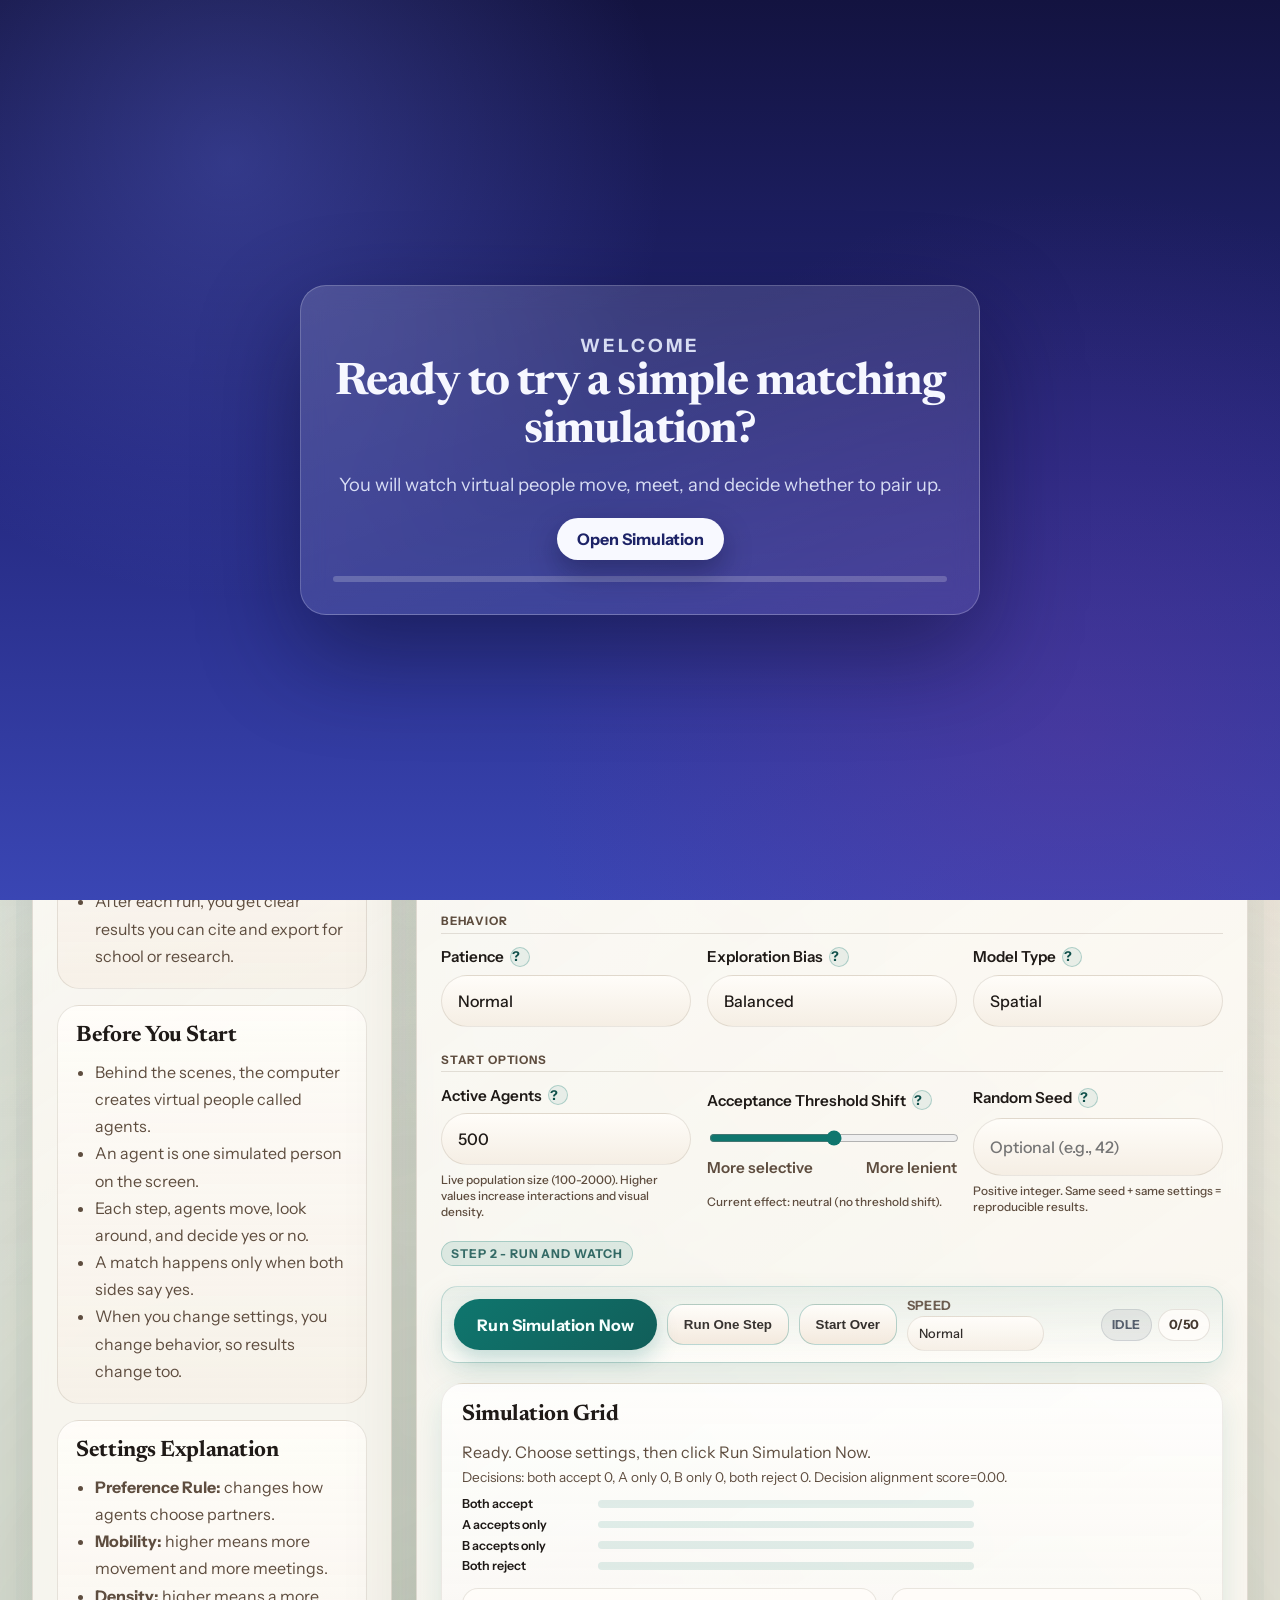
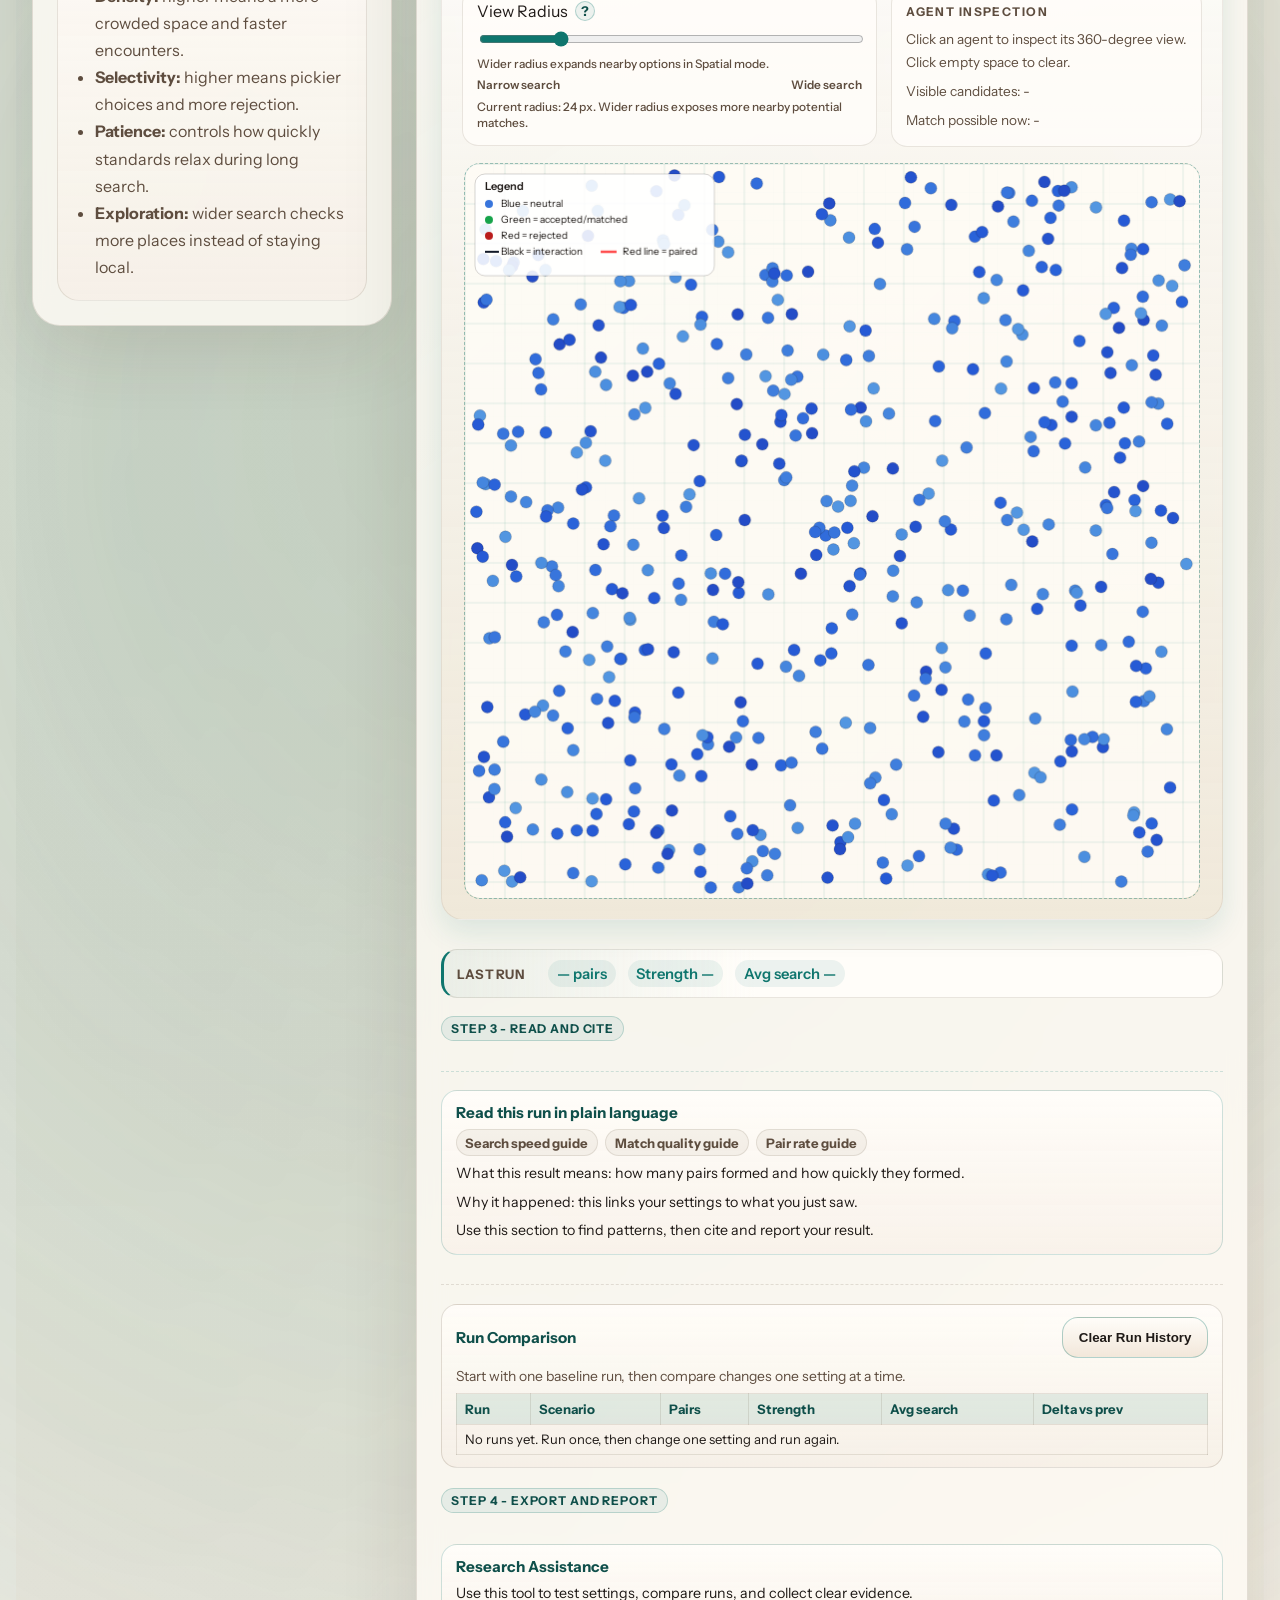
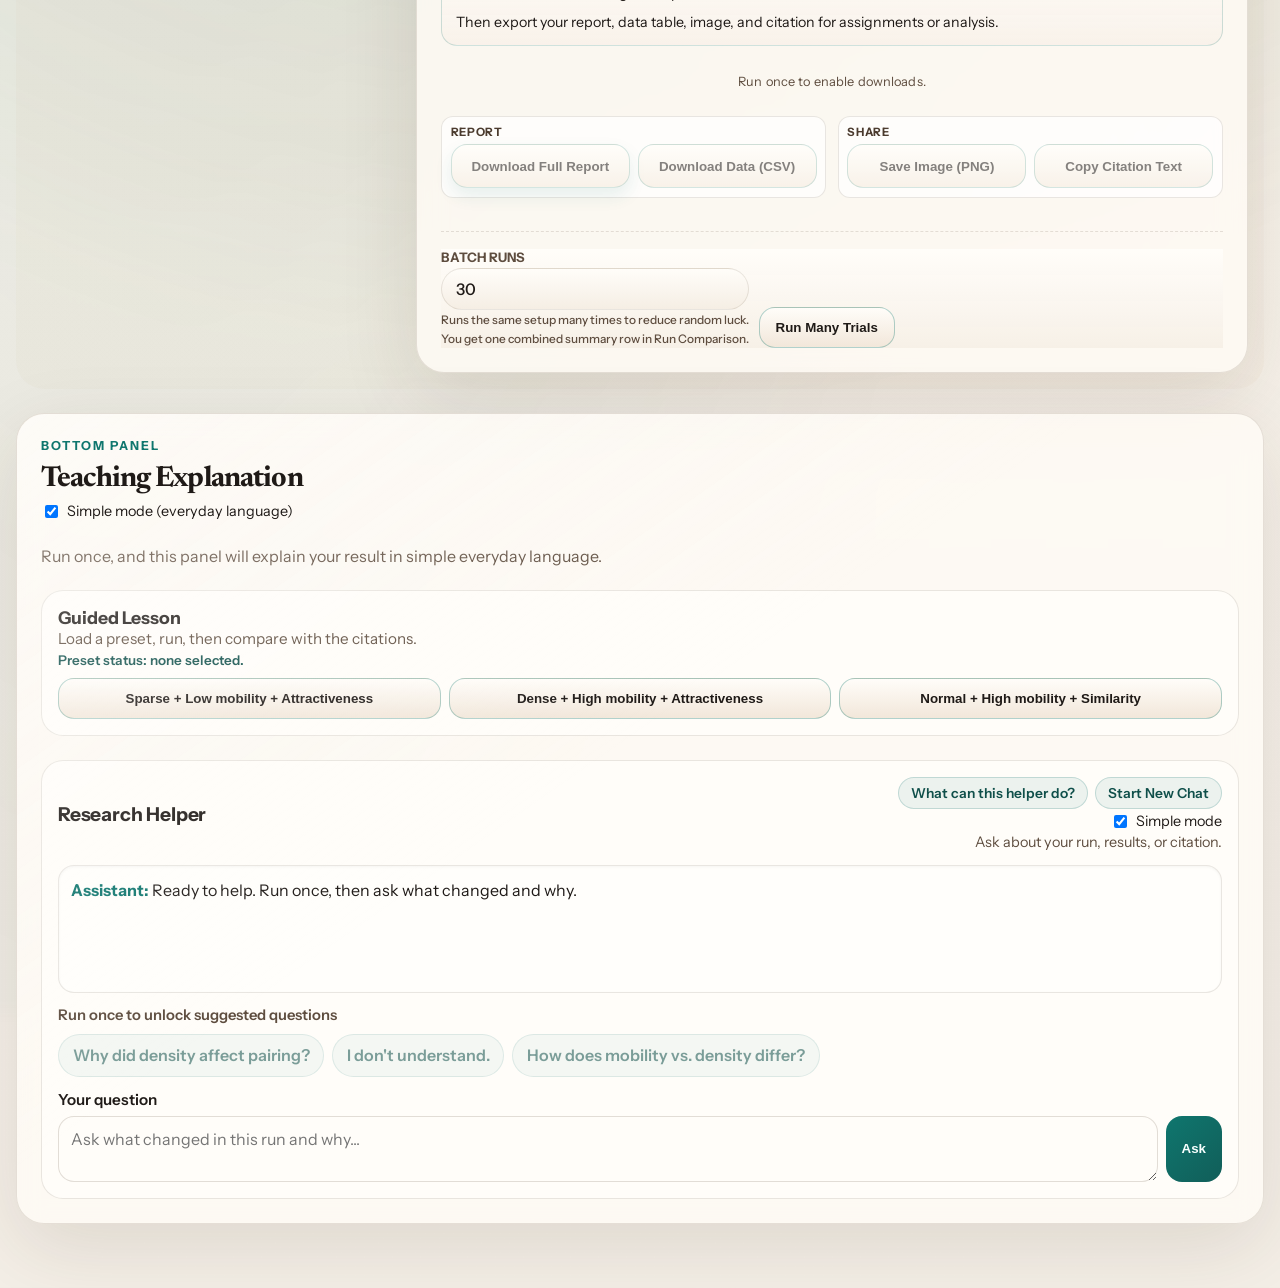
==== commit c0546ee8: "Add pair correlation and attractiveness heatmap views" ====
--- a/index.html
+++ b/index.html
@@ -596,6 +596,21 @@
                     Insight: This chart shows how similar matched partners were.
                   </p>
                 </figure>
+                <figure class="preview-chart-card">
+                  <figcaption>Pair Correlation by Time Step</figcaption>
+                  <canvas id="preview-correlation-chart" width="440" height="240" aria-label="Chart of cumulative pair correlation across time steps"></canvas>
+                  <p class="preview-chart-insight" id="preview-correlation-insight">
+                    Insight: This chart updates the cumulative correlation after each new pair.
+                  </p>
+                </figure>
+                <figure class="preview-chart-card">
+                  <figcaption>Pair Attractiveness Heatmap</figcaption>
+                  <canvas id="preview-attractiveness-heatmap" width="440" height="240" aria-label="Heatmap of pair attractiveness combinations"></canvas>
+                  <div class="chart-hover-tip" id="preview-attractiveness-tooltip" aria-hidden="true"></div>
+                  <p class="preview-chart-insight" id="preview-attractiveness-insight">
+                    Insight: This heatmap shows where pair formation concentrates across attractiveness combinations.
+                  </p>
+                </figure>
               </div>
 
               <section class="report-section" aria-labelledby="research-graphs-title">
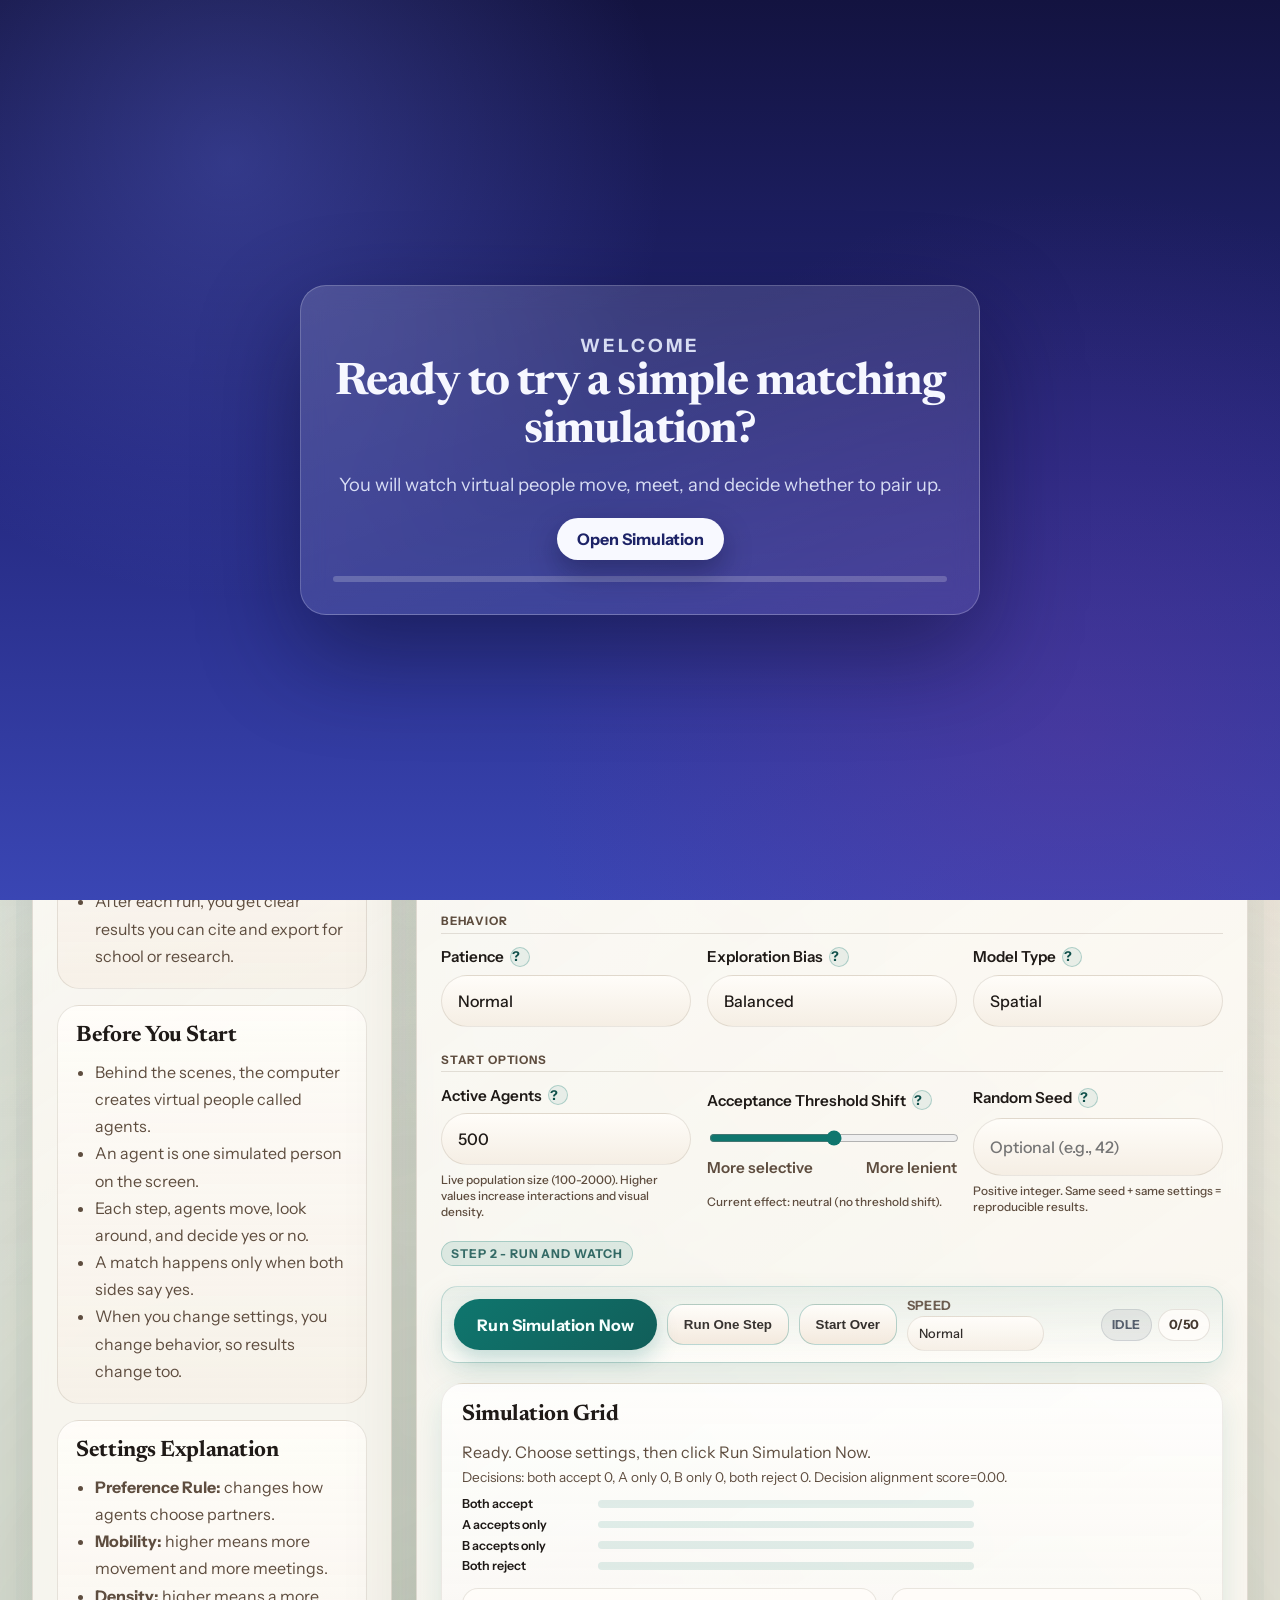
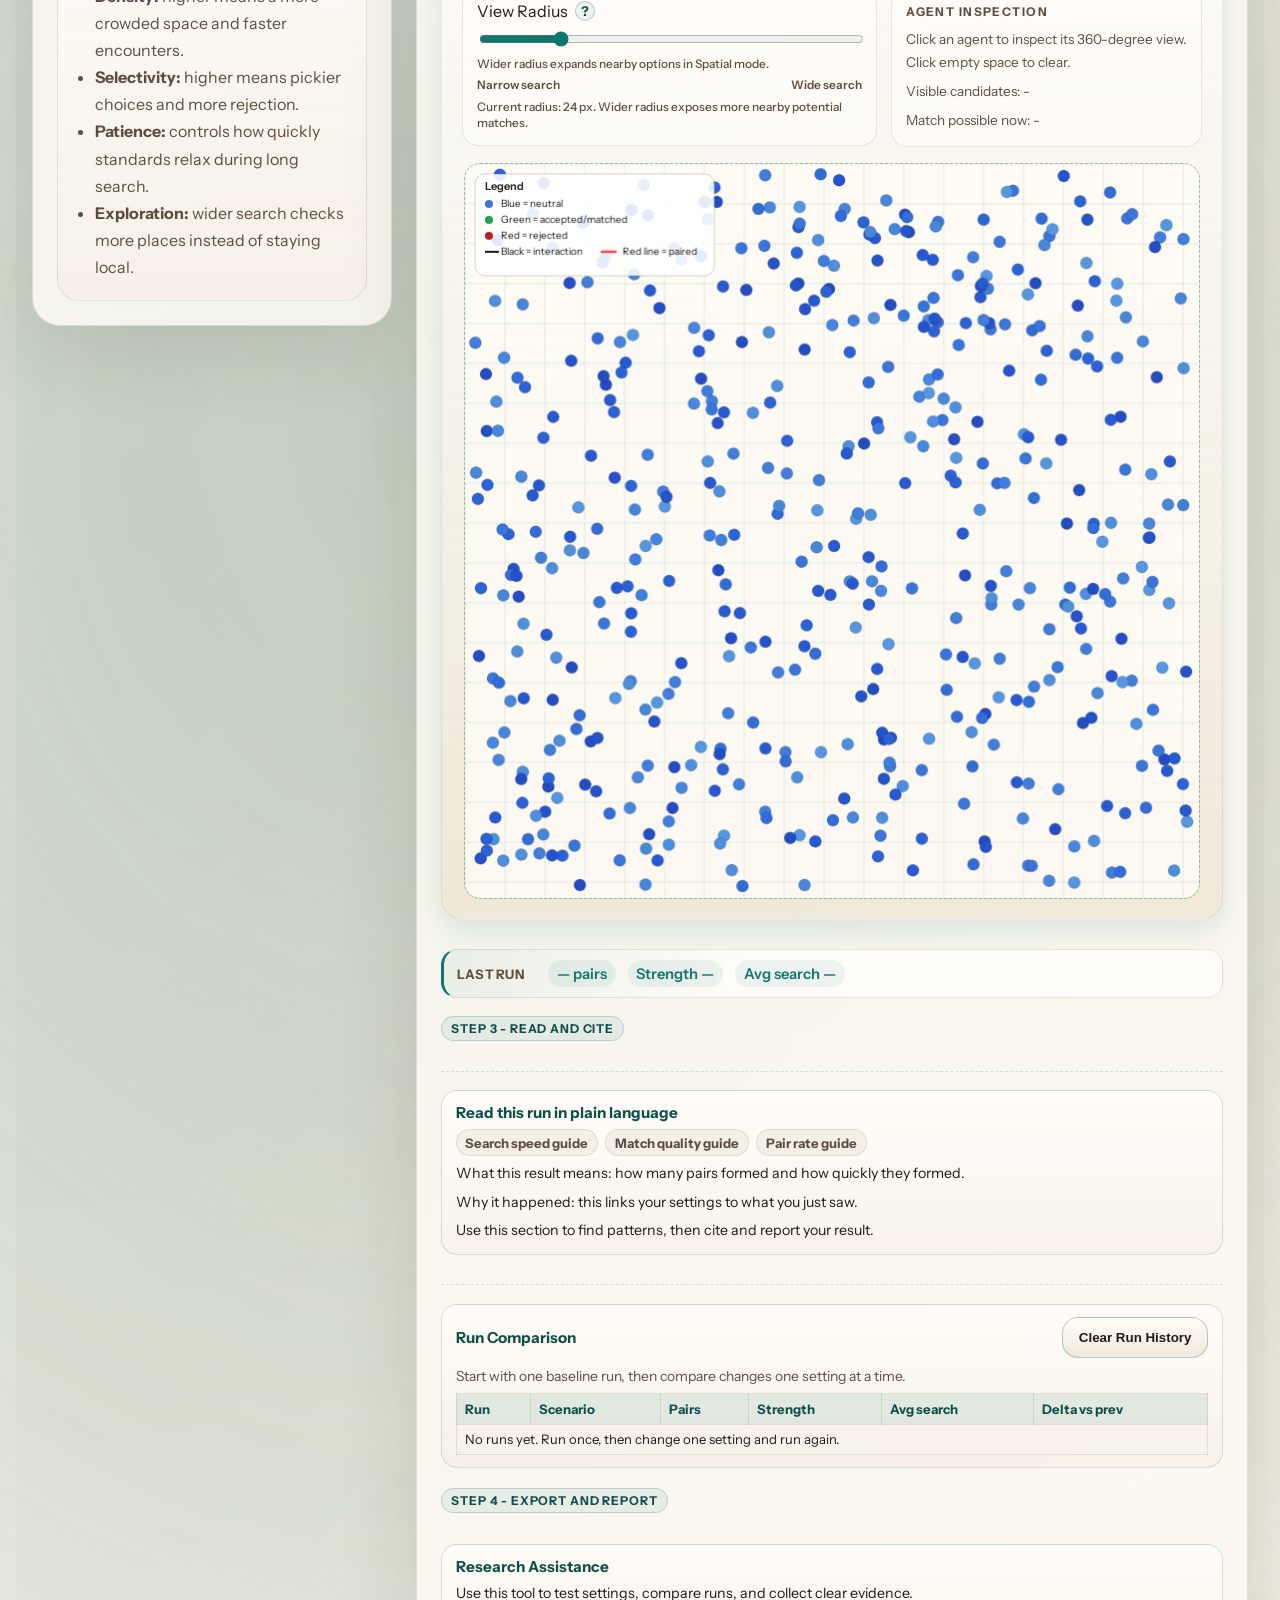
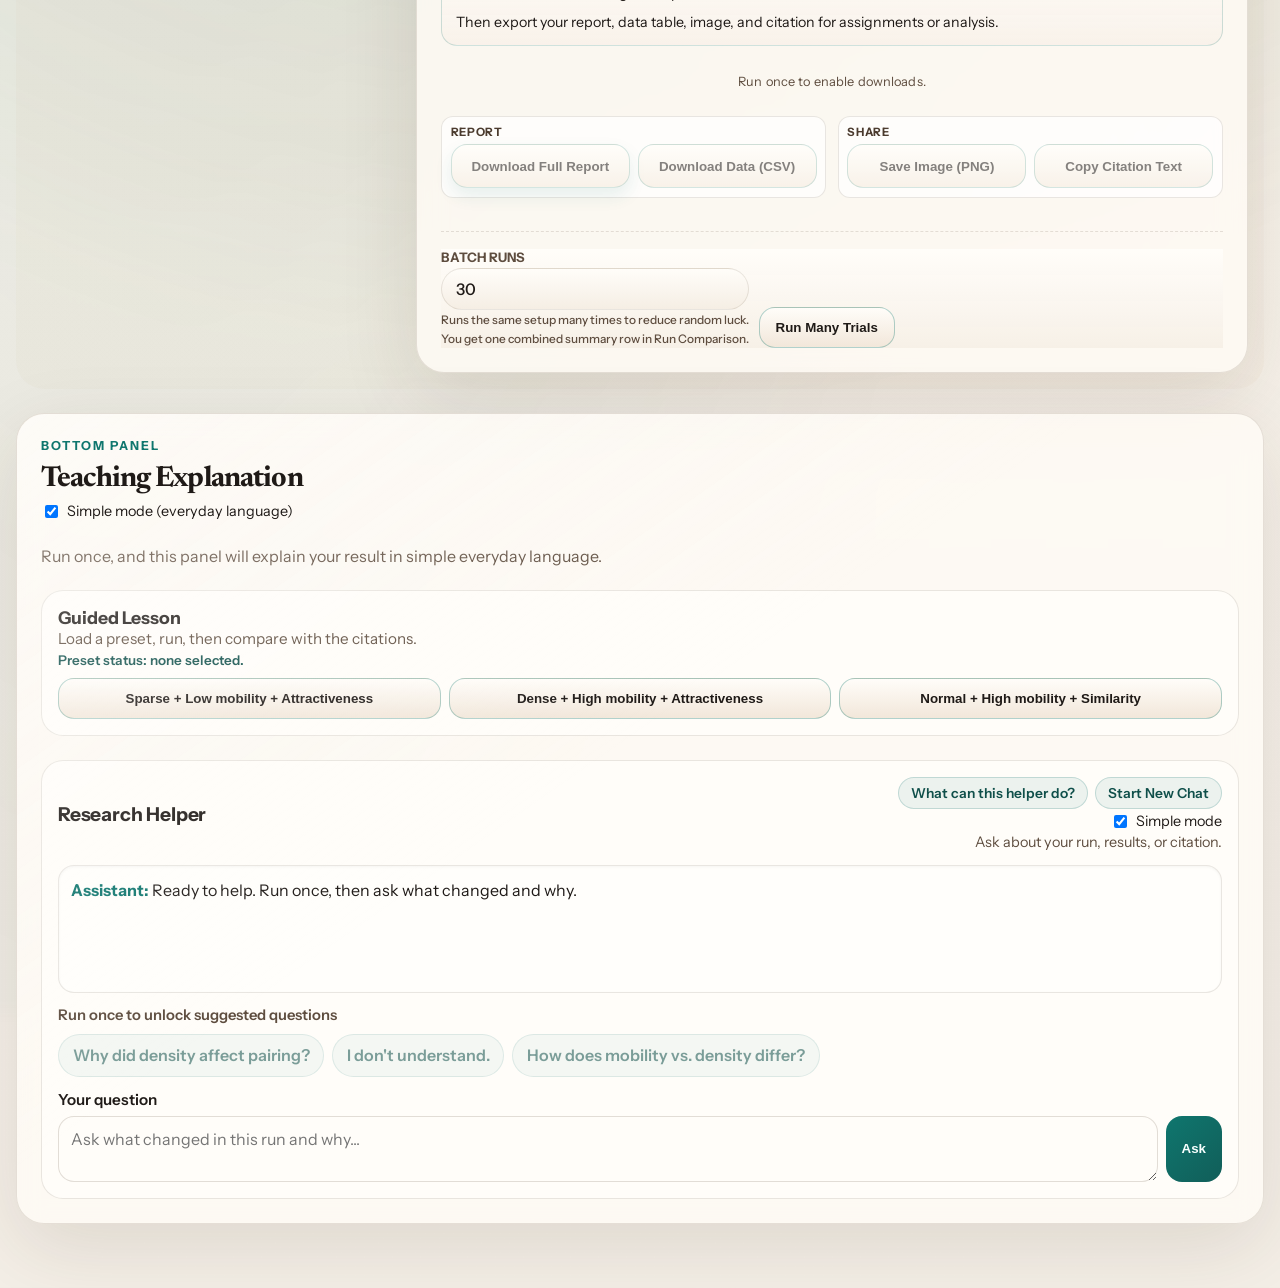
==== commit c101160f: "Add batch attractiveness heatmap and README update" ====
--- a/index.html
+++ b/index.html
@@ -542,6 +542,14 @@
                     <canvas id="batch-heatmap-canvas" width="320" height="180" aria-label="Batch pairing hotspot heatmap across sampled runs"></canvas>
                     <div class="chart-hover-tip" id="batch-heatmap-tooltip" aria-hidden="true"></div>
                   </div>
+                  <div class="batch-heatmap" aria-live="polite">
+                    <p class="batch-heatmap-title">Batch pair attractiveness heatmap (statistical)</p>
+                    <p class="batch-heatmap-note" id="batch-attractiveness-heatmap-note">
+                      Aggregated across sampled runs. Brighter cells indicate which attractiveness combinations matched most often.
+                    </p>
+                    <canvas id="batch-attractiveness-heatmap-canvas" width="320" height="180" aria-label="Batch pair attractiveness heatmap across sampled runs"></canvas>
+                    <div class="chart-hover-tip" id="batch-attractiveness-heatmap-tooltip" aria-hidden="true"></div>
+                  </div>
                 </div>
                 <div class="batch-summary" id="batch-summary" aria-live="polite"></div>
               </div>
--- a/styles.css
+++ b/styles.css
@@ -1651,6 +1651,15 @@
   background: rgba(255, 255, 255, 0.72);
 }
 
+#batch-attractiveness-heatmap-canvas {
+  display: block;
+  width: 100%;
+  height: 10.5rem;
+  border-radius: 10px;
+  border: 1px dashed rgba(79, 57, 36, 0.22);
+  background: rgba(255, 255, 255, 0.72);
+}
+
 .batch-summary {
   margin-top: 0.72rem;
   padding: 0.82rem 0.92rem;
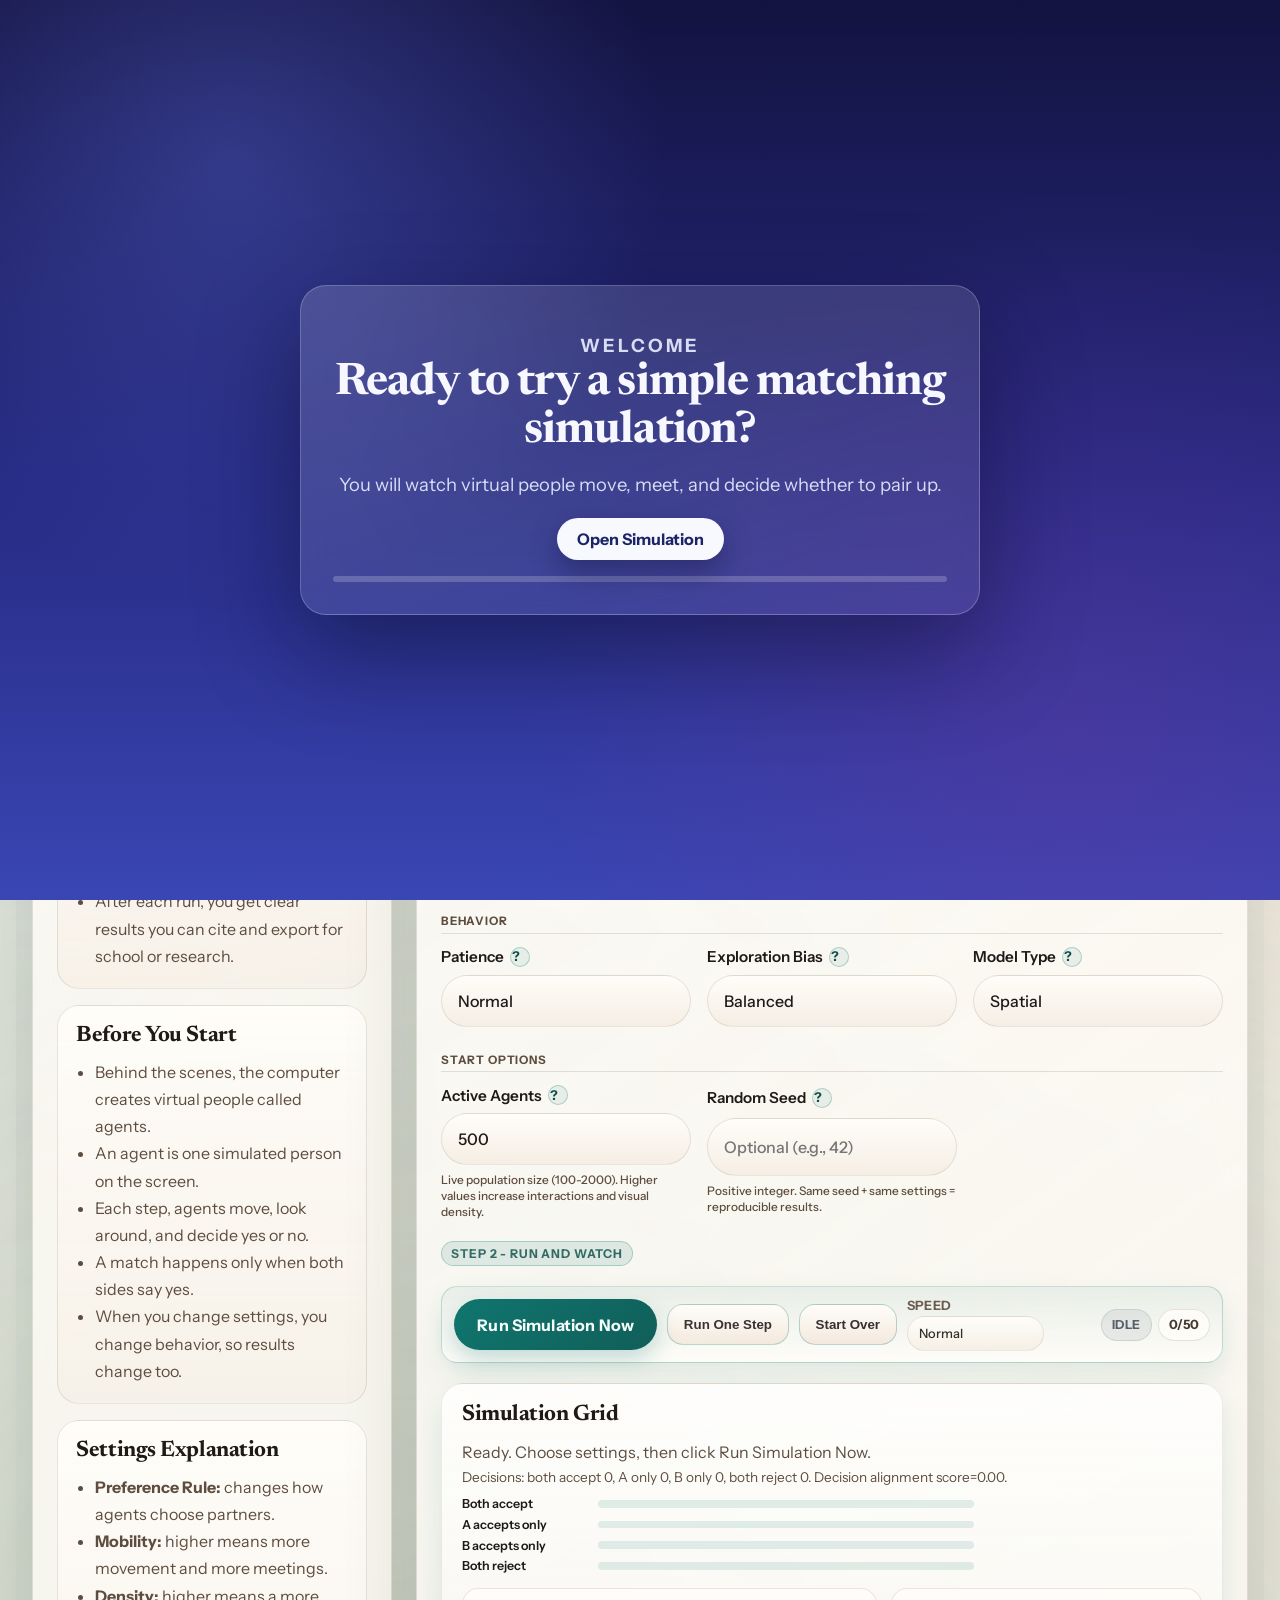
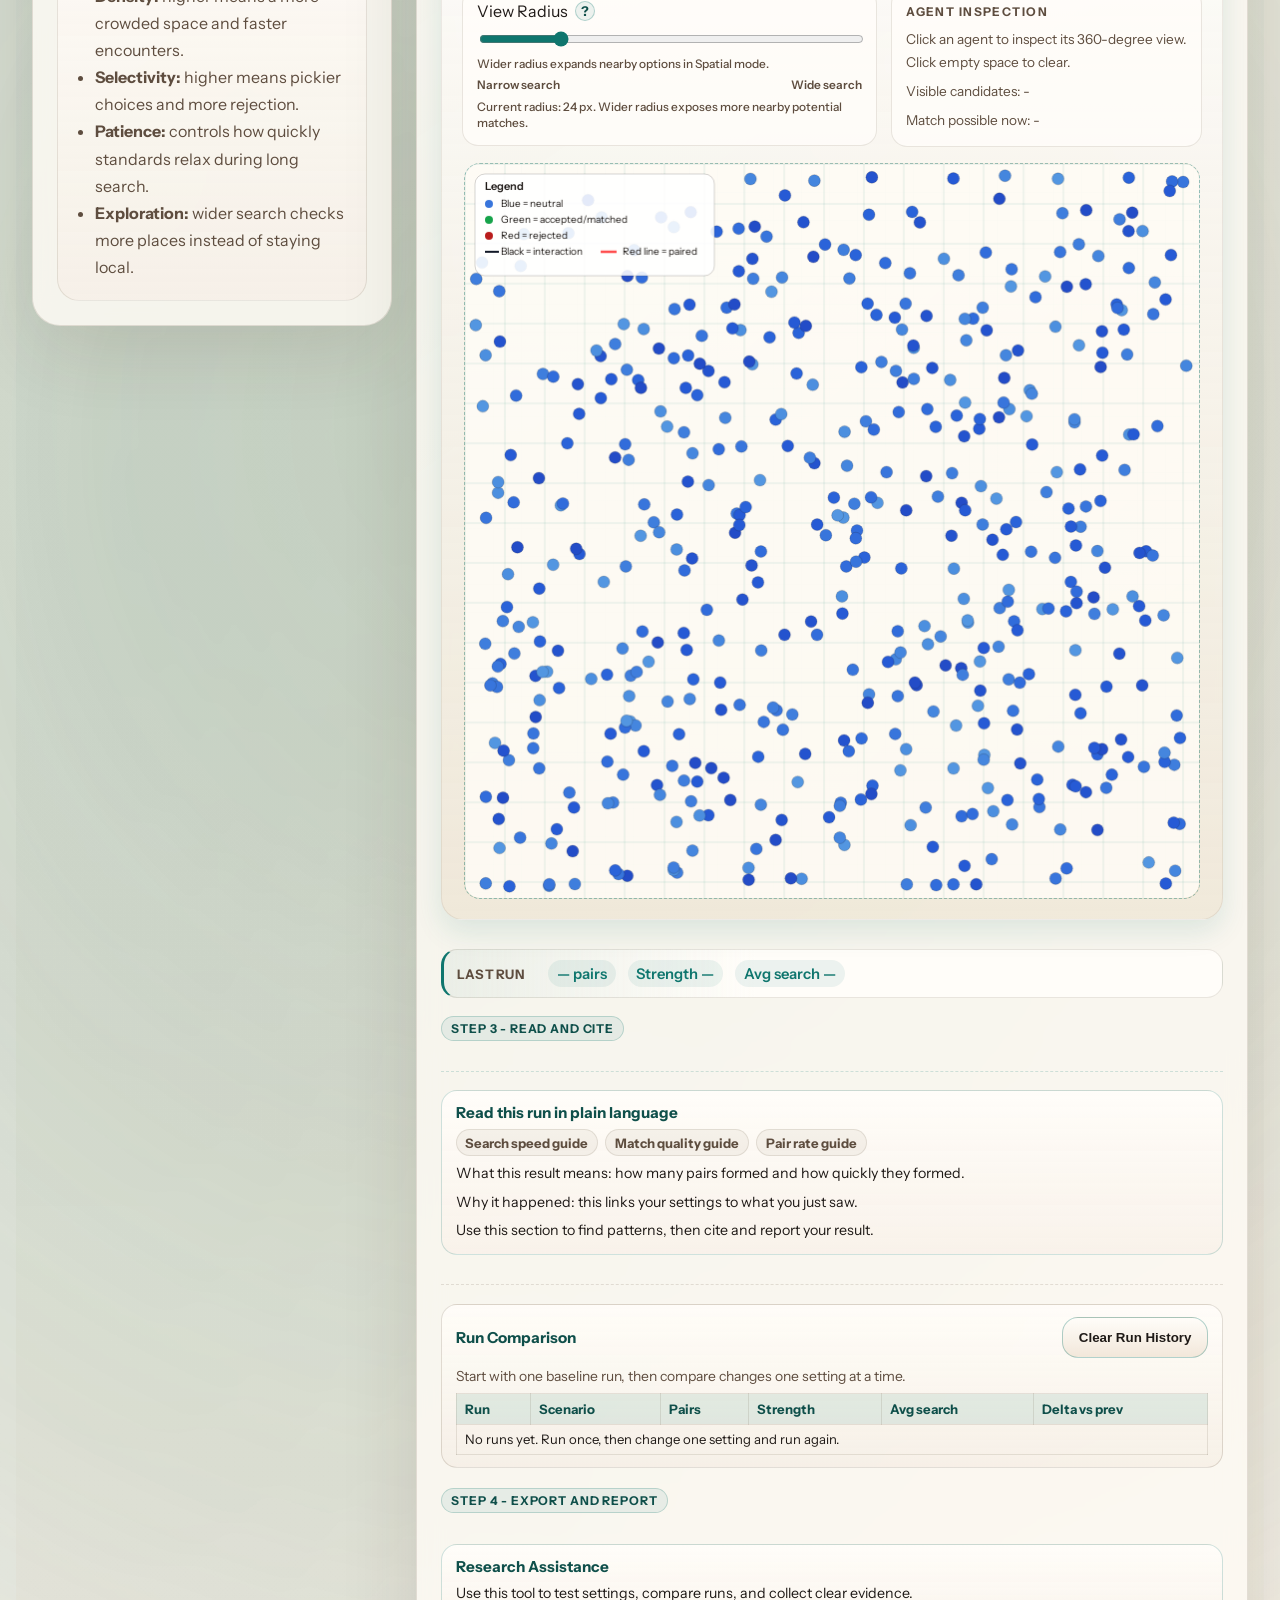
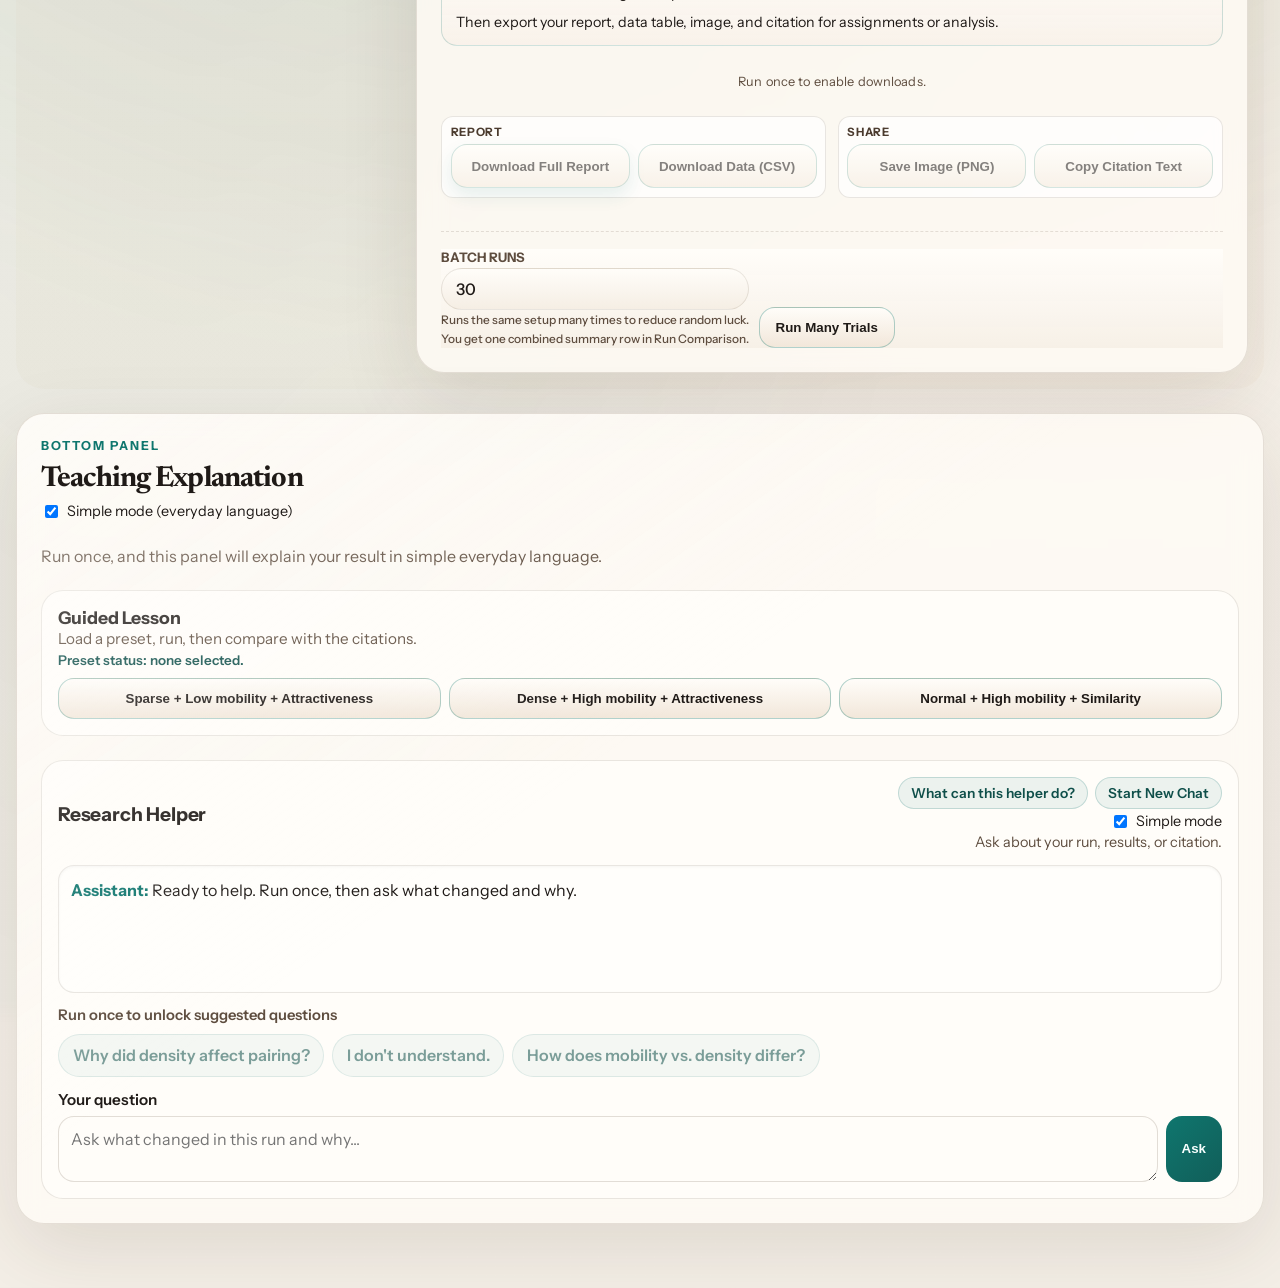
==== commit 27d8c7b1: "fix: replicate Smaldino & Schank (2012) Fig 2A r values - Replace linear acceptance with KH power-la" ====
--- a/index.html
+++ b/index.html
@@ -265,20 +265,6 @@
               </label>
 
               <label class="control-field">
-                <span class="control-label">Acceptance Threshold Shift
-                  <span class="control-help" tabindex="0" role="button" aria-expanded="false" aria-label="Acceptance Threshold Shift: Moves baseline acceptance down for stricter behavior or up for more lenient behavior.">?
-                    <span class="control-tooltip">Moves baseline acceptance down for stricter behavior or up for more lenient behavior.</span>
-                  </span>
-                </span>
-                <input id="acceptance-bias" name="acceptance-bias" type="range" min="-0.3" max="0.3" step="0.02" value="0" />
-                <div class="range-end-labels" aria-hidden="true">
-                  <span>More selective</span>
-                  <span>More lenient</span>
-                </div>
-                <small class="control-hint" id="acceptance-bias-effect">Current effect: neutral (no threshold shift).</small>
-              </label>
-
-              <label class="control-field">
                 <span class="control-label">Random Seed
                   <span class="control-help" tabindex="0" role="button" aria-expanded="false" aria-label="Random Seed: Use the same seed to reproduce the same run trajectory and summary statistics.">?
                     <span class="control-tooltip">Use the same seed to reproduce the same run trajectory and summary statistics.</span>
@@ -596,6 +582,10 @@
                   <p class="preview-chart-insight" id="preview-metrics-insight">
                     Insight: This chart compares pair count, match quality, and search time.
                   </p>
+                  <details class="calc-details">
+                    <summary>Show calculation data</summary>
+                    <div id="calc-metrics"><em>Run a simulation to see values.</em></div>
+                  </details>
                 </figure>
                 <figure class="preview-chart-card">
                   <figcaption>Pair Difference Distribution</figcaption>
@@ -603,13 +593,21 @@
                   <p class="preview-chart-insight" id="preview-difference-insight">
                     Insight: This chart shows how similar matched partners were.
                   </p>
+                  <details class="calc-details">
+                    <summary>Show calculation data</summary>
+                    <div id="calc-difference"><em>Run a simulation to see values.</em></div>
+                  </details>
                 </figure>
                 <figure class="preview-chart-card">
-                  <figcaption>Pair Correlation by Time Step</figcaption>
-                  <canvas id="preview-correlation-chart" width="440" height="240" aria-label="Chart of cumulative pair correlation across time steps"></canvas>
+                  <figcaption>Intrapair Attractiveness Correlation (Smaldino &amp; Schank 2012)</figcaption>
+                  <canvas id="preview-correlation-chart" width="440" height="240" aria-label="Scatter plot of partner A vs partner B attractiveness with final Pearson r"></canvas>
                   <p class="preview-chart-insight" id="preview-correlation-insight">
                     Insight: This chart updates the cumulative correlation after each new pair.
                   </p>
+                  <details class="calc-details">
+                    <summary>Show calculation data</summary>
+                    <div id="calc-correlation"><em>Run a simulation to see values.</em></div>
+                  </details>
                 </figure>
                 <figure class="preview-chart-card">
                   <figcaption>Pair Attractiveness Heatmap</figcaption>
@@ -633,6 +631,10 @@
                     <p class="preview-chart-insight" id="recreated-figure5-insight">
                       Insight: Correlation insight will update after each run.
                     </p>
+                    <details class="calc-details">
+                      <summary>Show calculation data</summary>
+                      <div id="calc-figure5"><em>Run batch analytics to see values.</em></div>
+                    </details>
                   </figure>
                   <figure class="research-graph-card">
                     <figcaption>Figure 6: Average Time to Match</figcaption>
@@ -640,6 +642,10 @@
                     <p class="preview-chart-insight" id="recreated-figure6-insight">
                       Insight: Time-to-mate insight will update after each run.
                     </p>
+                    <details class="calc-details">
+                      <summary>Show calculation data</summary>
+                      <div id="calc-figure6"><em>Run batch analytics to see values.</em></div>
+                    </details>
                   </figure>
                   <figure class="research-graph-card">
                     <figcaption>Figure 7: Early Match Speed</figcaption>
@@ -647,6 +653,10 @@
                     <p class="preview-chart-insight" id="recreated-figure7-insight">
                       Insight: Early-hazard insight will update after each run.
                     </p>
+                    <details class="calc-details">
+                      <summary>Show calculation data</summary>
+                      <div id="calc-figure7"><em>Run batch analytics to see values.</em></div>
+                    </details>
                   </figure>
                 </div>
               </section>
@@ -732,11 +742,19 @@
                   <p class="preview-chart-insight" id="hazard-dynamic-explainer">
                     Dynamic explainer: select rule codes to compare fewer lines for clearer interpretation.
                   </p>
+                  <details class="calc-details">
+                    <summary>Show calculation data</summary>
+                    <div id="calc-hazard"><em>Run batch analytics to see values.</em></div>
+                  </details>
                 </figure>
                 <figure class="preview-chart-card rule-hazard-card">
                   <figcaption>Early Match Speed Zoom (steps 1-15)</figcaption>
                   <canvas id="rule-hazard-zoom-chart" width="640" height="260" aria-label="Early-phase hazard zoom"></canvas>
                   <div class="chart-hover-tip" id="rule-hazard-zoom-tooltip" aria-hidden="true"></div>
+                  <details class="calc-details">
+                    <summary>Show calculation data</summary>
+                    <div id="calc-hazard-zoom"><em>Run batch analytics to see values.</em></div>
+                  </details>
                 </figure>
               </section>
 
--- a/styles.css
+++ b/styles.css
@@ -1781,8 +1781,9 @@
 
 .preview-chart-grid {
   display: grid;
-  grid-template-columns: repeat(auto-fit, minmax(250px, 1fr));
+  grid-template-columns: repeat(2, minmax(0, 1fr));
   gap: 0.7rem;
+  align-items: start;
 }
 
 .preview-chart-card {
@@ -1814,10 +1815,20 @@
 .preview-chart-card canvas {
   display: block;
   width: 100%;
-  height: 180px;
+  height: 240px;
   border-radius: 8px;
   border: 1px dashed rgba(15, 118, 110, 0.18);
   background: rgba(15, 118, 110, 0.03);
+}
+
+@media (max-width: 900px) {
+  .preview-chart-grid {
+    grid-template-columns: 1fr;
+  }
+
+  .preview-chart-card canvas {
+    height: 210px;
+  }
 }
 
 .research-graph-grid {
@@ -2099,6 +2110,84 @@
   white-space: pre;
 }
 
+/* ── Calculation details panels ──────────────────────────────── */
+.calc-details {
+  border: 1px dashed rgba(15, 118, 110, 0.30);
+  border-radius: 10px;
+  padding: 0.45rem 0.65rem;
+  margin-top: 0.55rem;
+  background: rgba(255, 255, 255, 0.55);
+}
+
+.calc-details summary {
+  cursor: pointer;
+  color: #0f4f4a;
+  font-weight: 600;
+  font-size: 0.83rem;
+  user-select: none;
+}
+
+.calc-details summary:hover {
+  color: #0f766e;
+}
+
+.calc-details > div {
+  margin-top: 0.55rem;
+  font-size: 0.80rem;
+  color: #2d3a38;
+}
+
+.calc-details em {
+  color: #7a8f8c;
+}
+
+.calc-table {
+  width: 100%;
+  border-collapse: collapse;
+  font-size: 0.78rem;
+  font-family: ui-monospace, SFMono-Regular, Menlo, Monaco, Consolas, "Courier New", monospace;
+  margin-top: 0.35rem;
+}
+
+.calc-table th {
+  background: rgba(15, 118, 110, 0.08);
+  color: #0f4f4a;
+  font-weight: 700;
+  text-align: left;
+  padding: 0.28rem 0.45rem;
+  border: 1px solid rgba(15, 118, 110, 0.18);
+}
+
+.calc-table td {
+  padding: 0.25rem 0.45rem;
+  border: 1px solid rgba(15, 118, 110, 0.13);
+  vertical-align: top;
+}
+
+.calc-table tr:nth-child(even) td {
+  background: rgba(15, 118, 110, 0.03);
+}
+
+.calc-table td.calc-formula {
+  color: #555;
+  font-style: italic;
+}
+
+.calc-table td.calc-val {
+  color: #0f4f4a;
+  font-weight: 600;
+}
+
+.calc-section-label {
+  font-size: 0.75rem;
+  font-weight: 700;
+  color: #0f4f4a;
+  text-transform: uppercase;
+  letter-spacing: 0.04em;
+  margin: 0.5rem 0 0.2rem;
+}
+
+/* ─────────────────────────────────────────────────────────────── */
 .simulation-grid {
   position: relative;
   z-index: 1;
